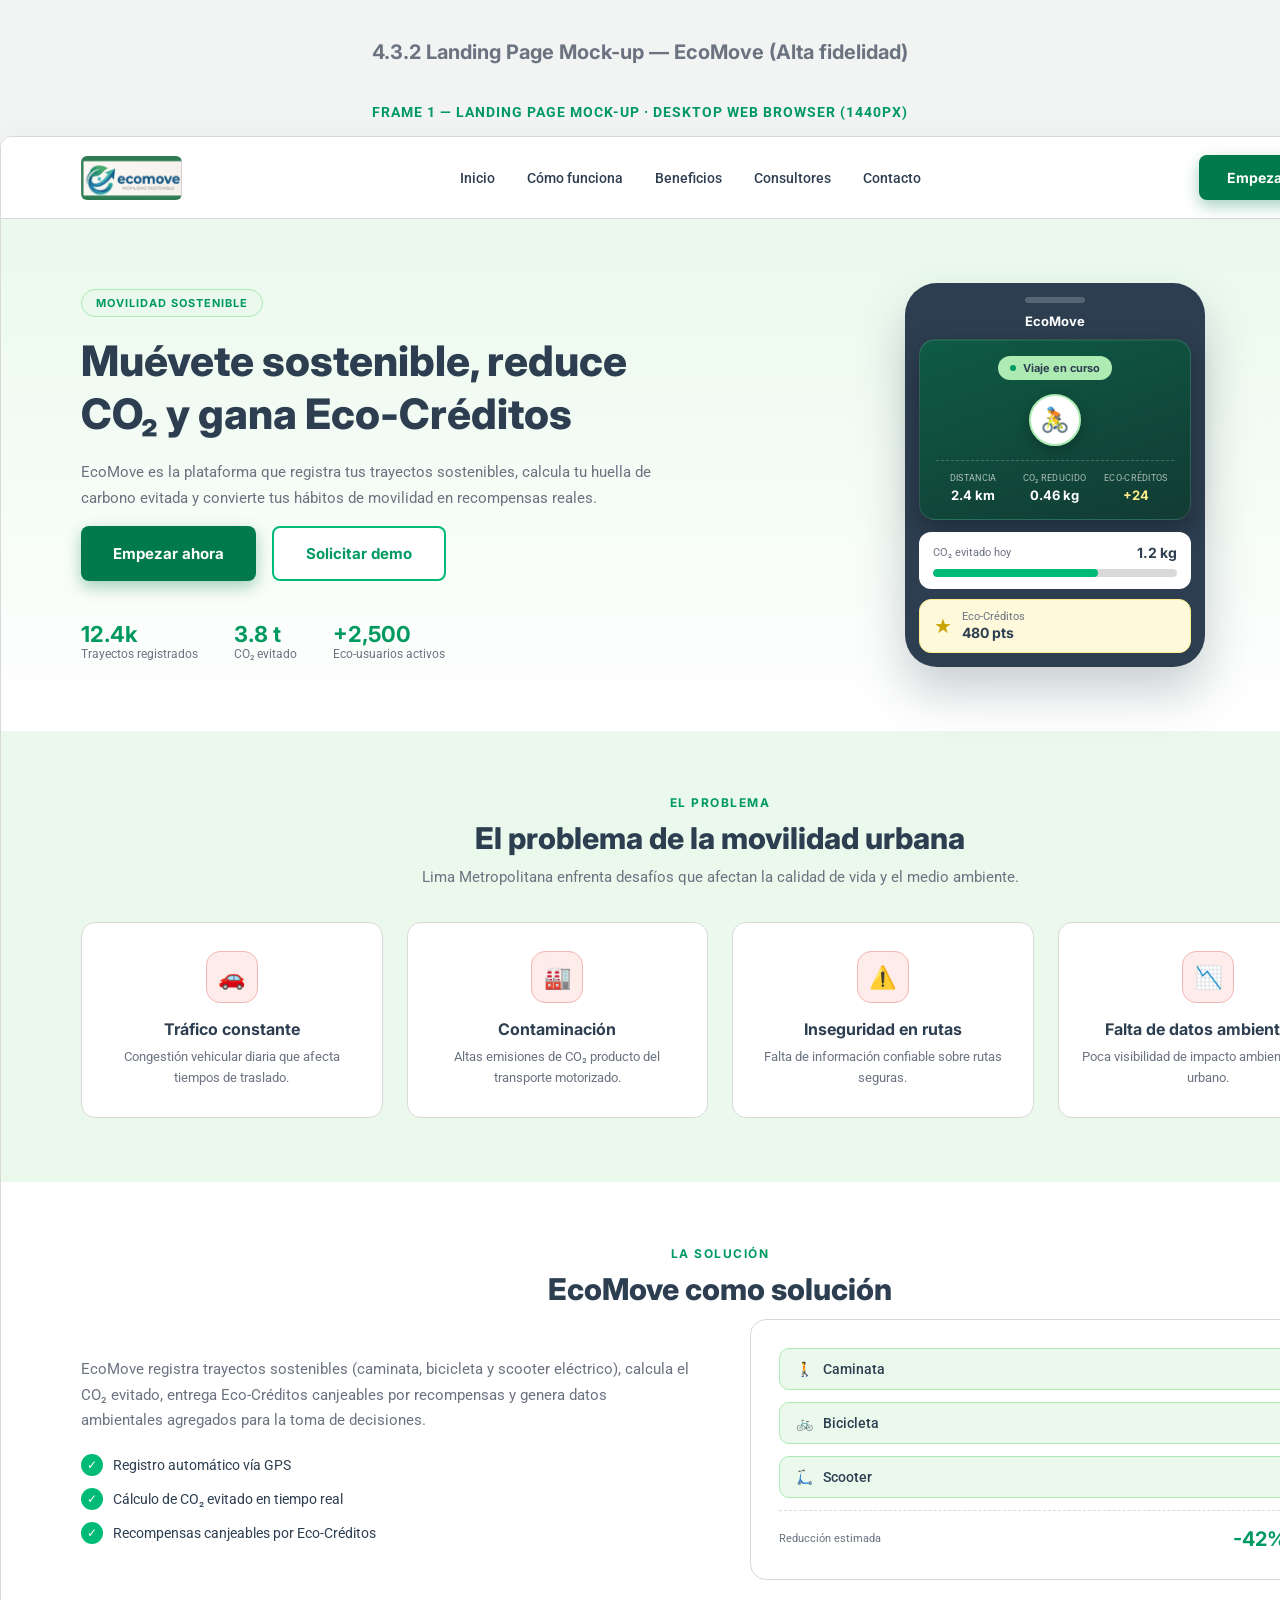
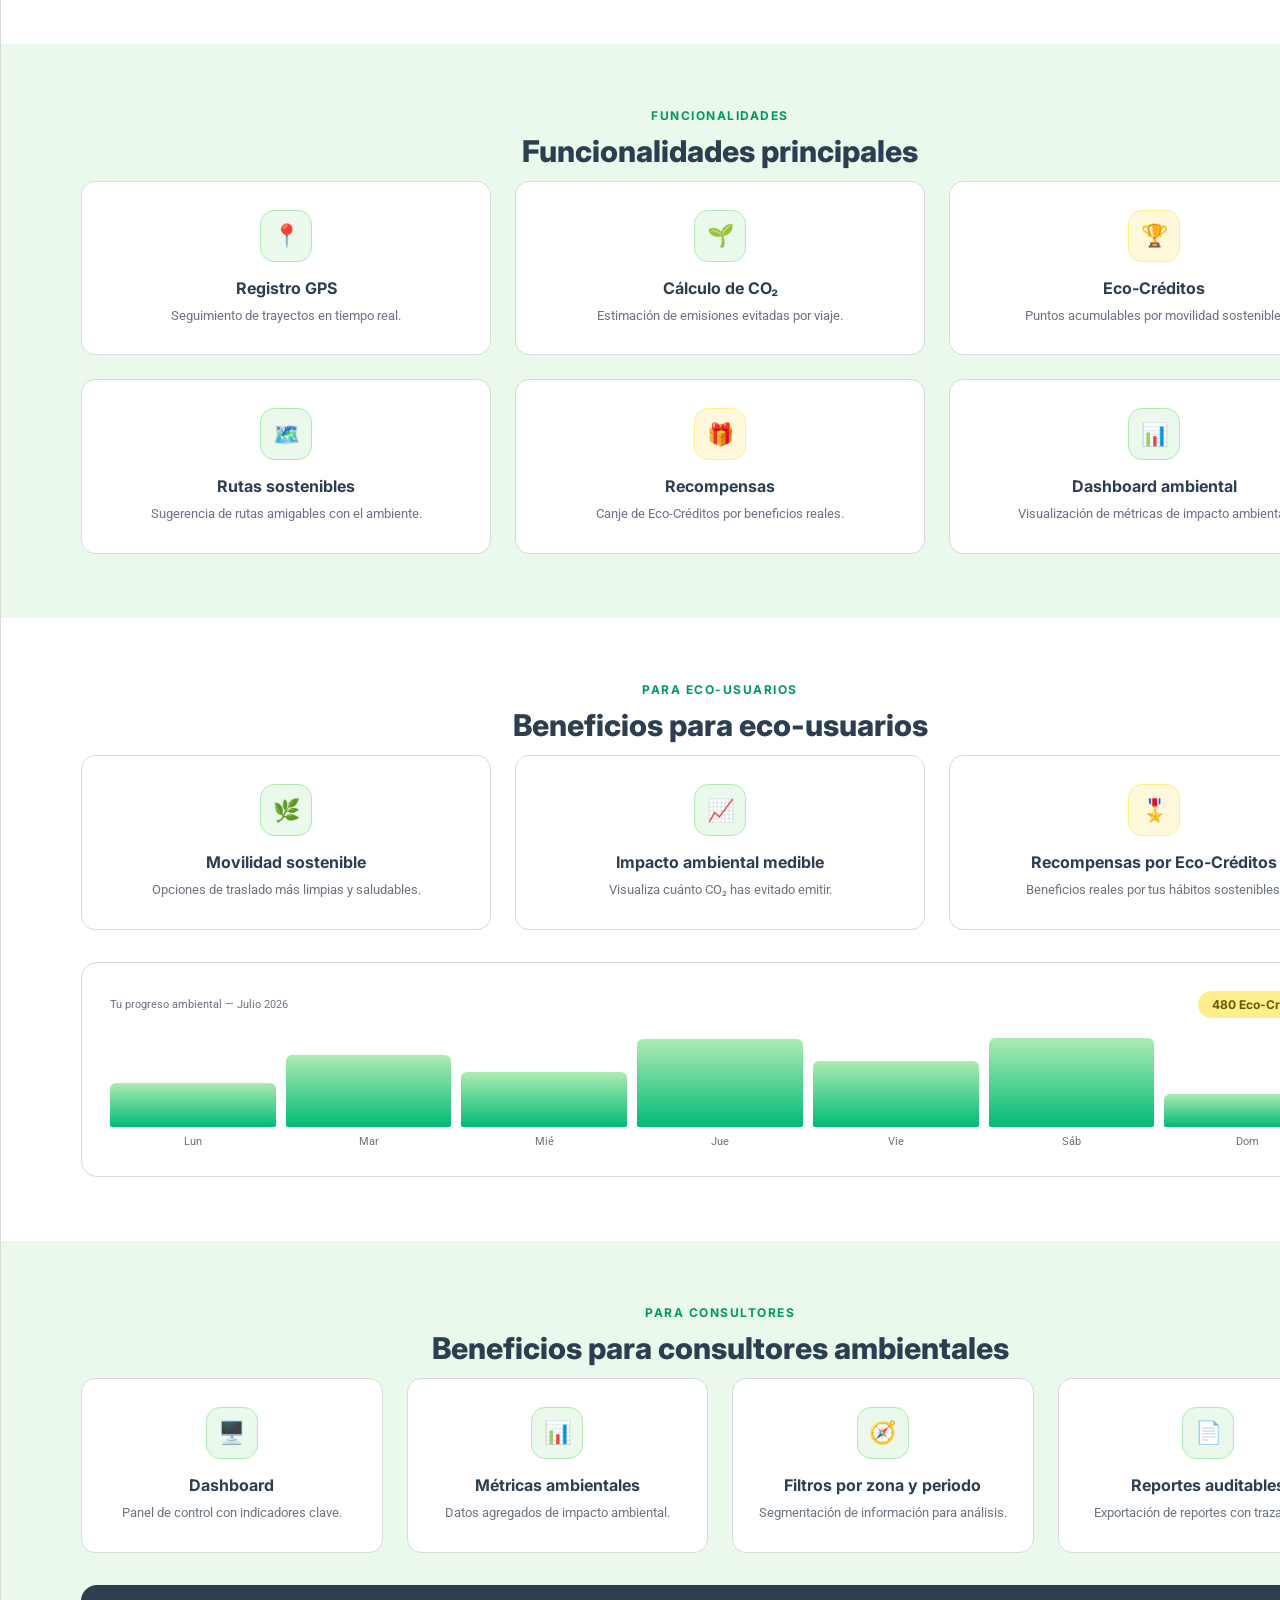
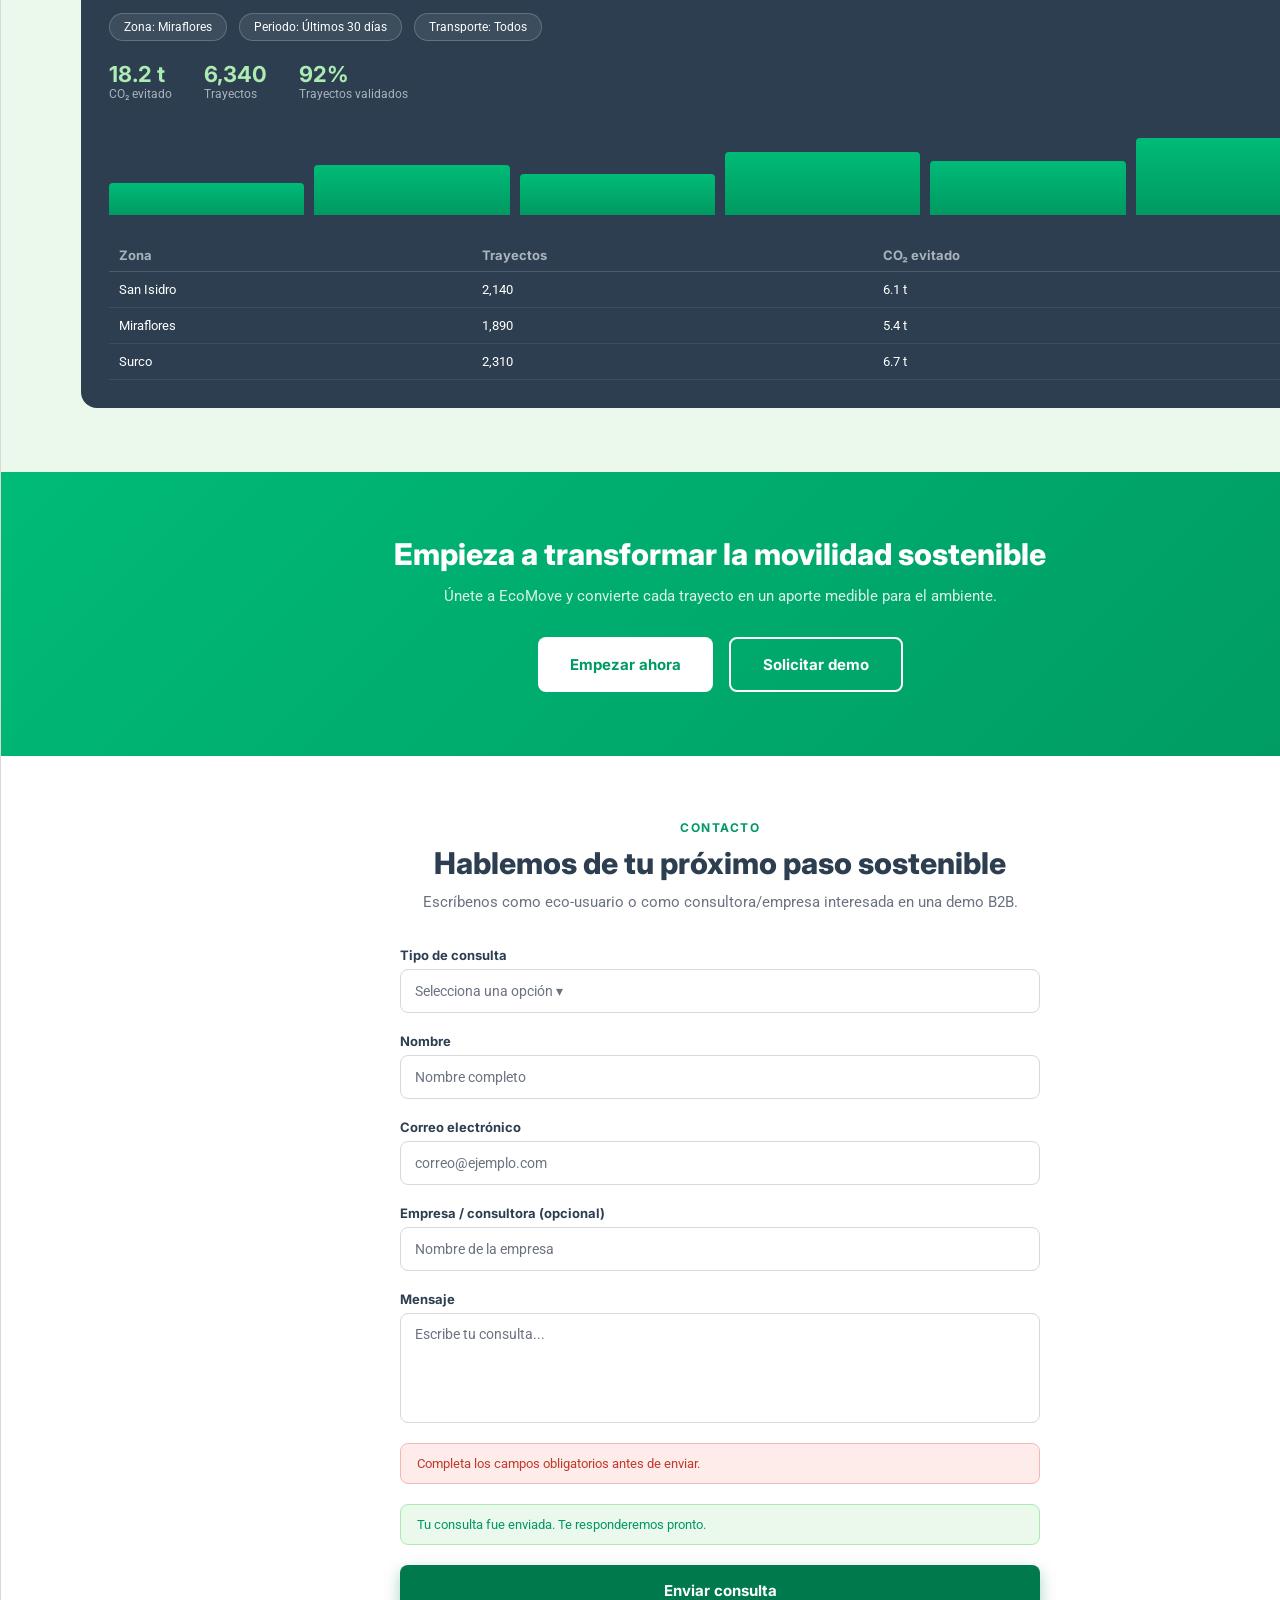
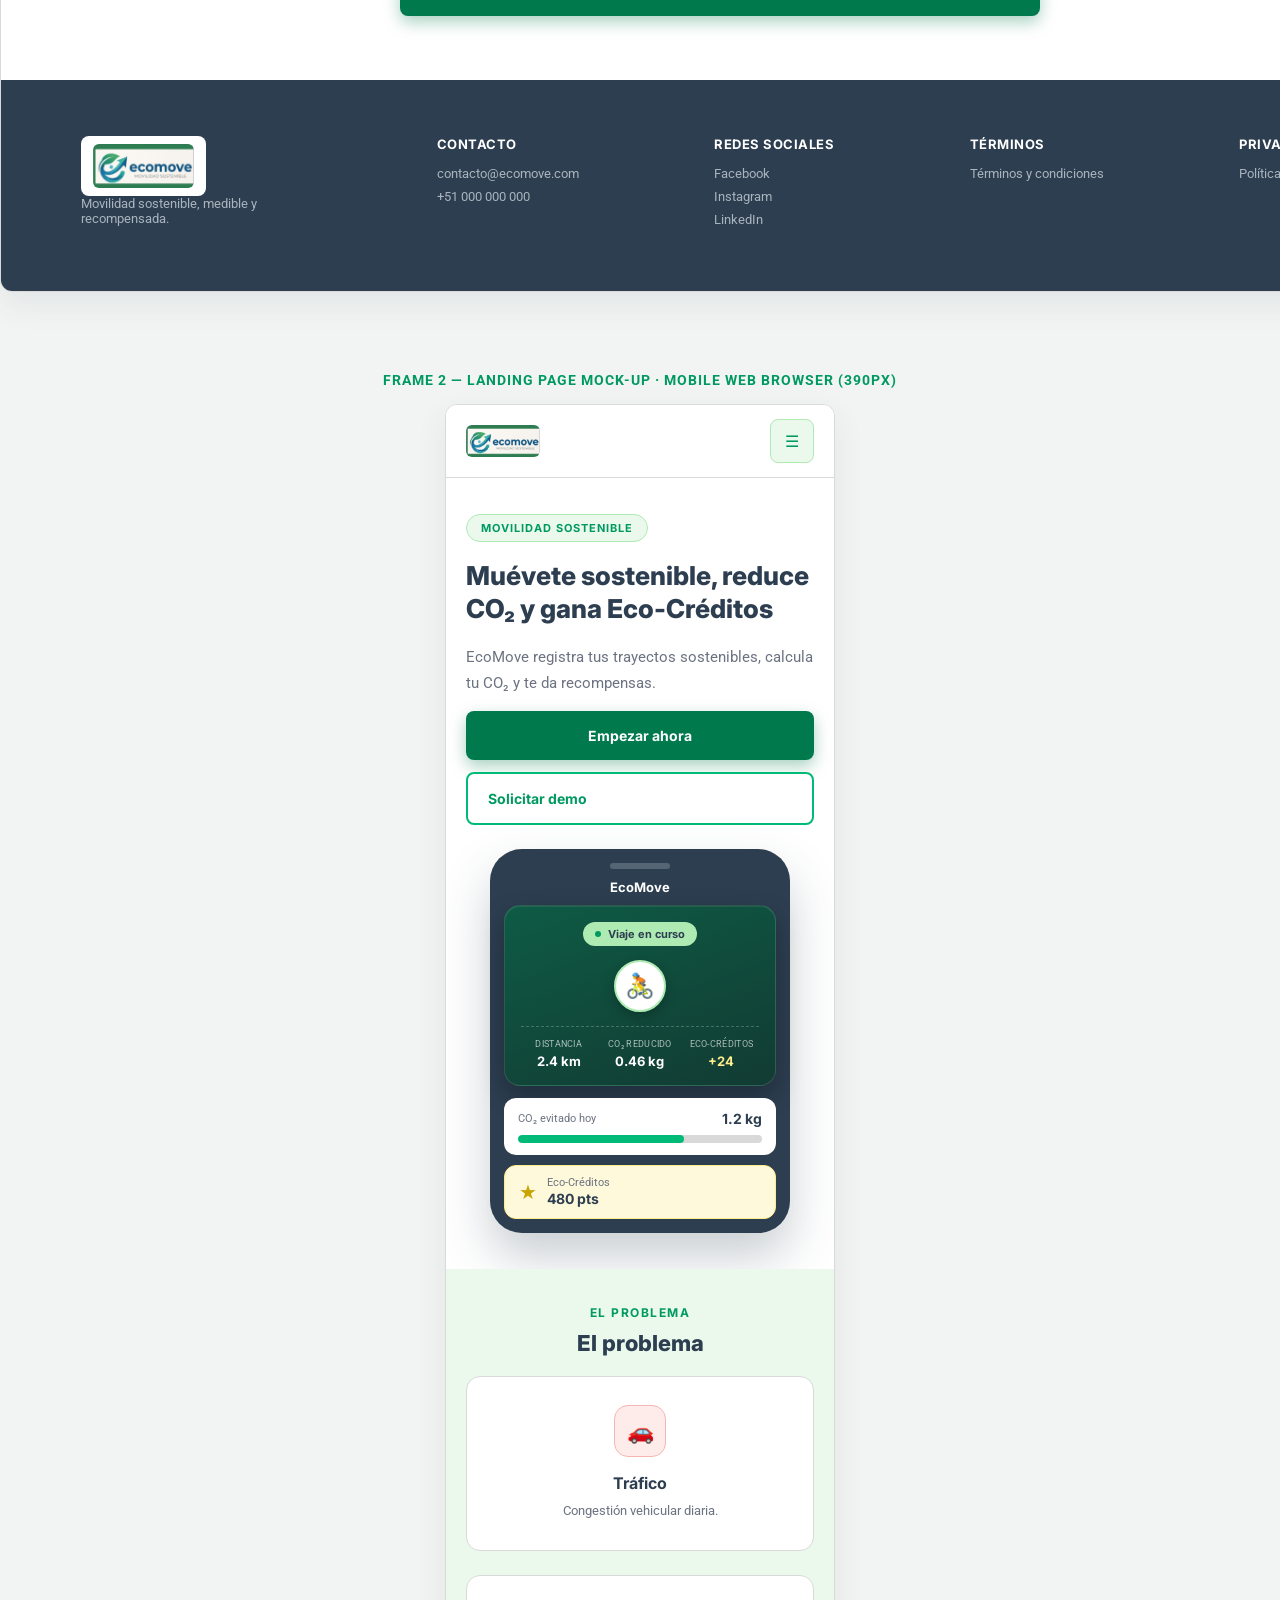
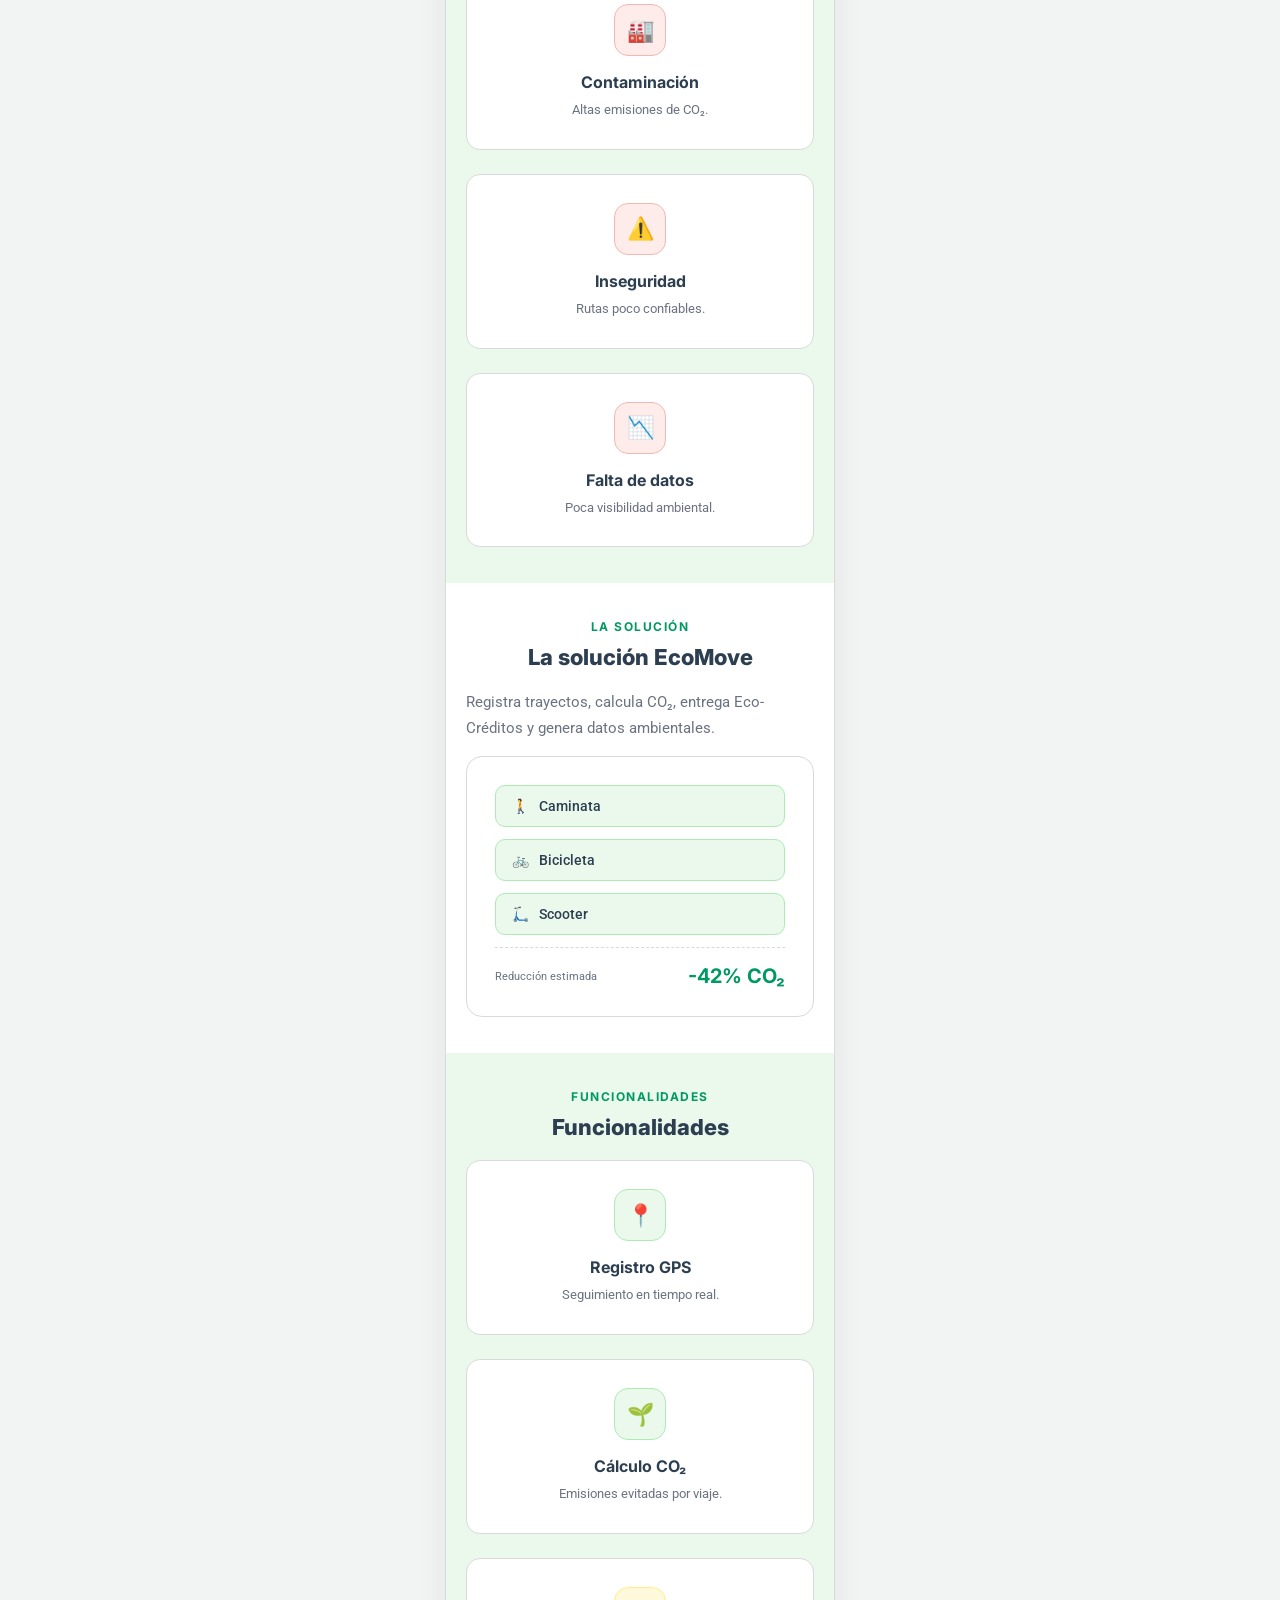
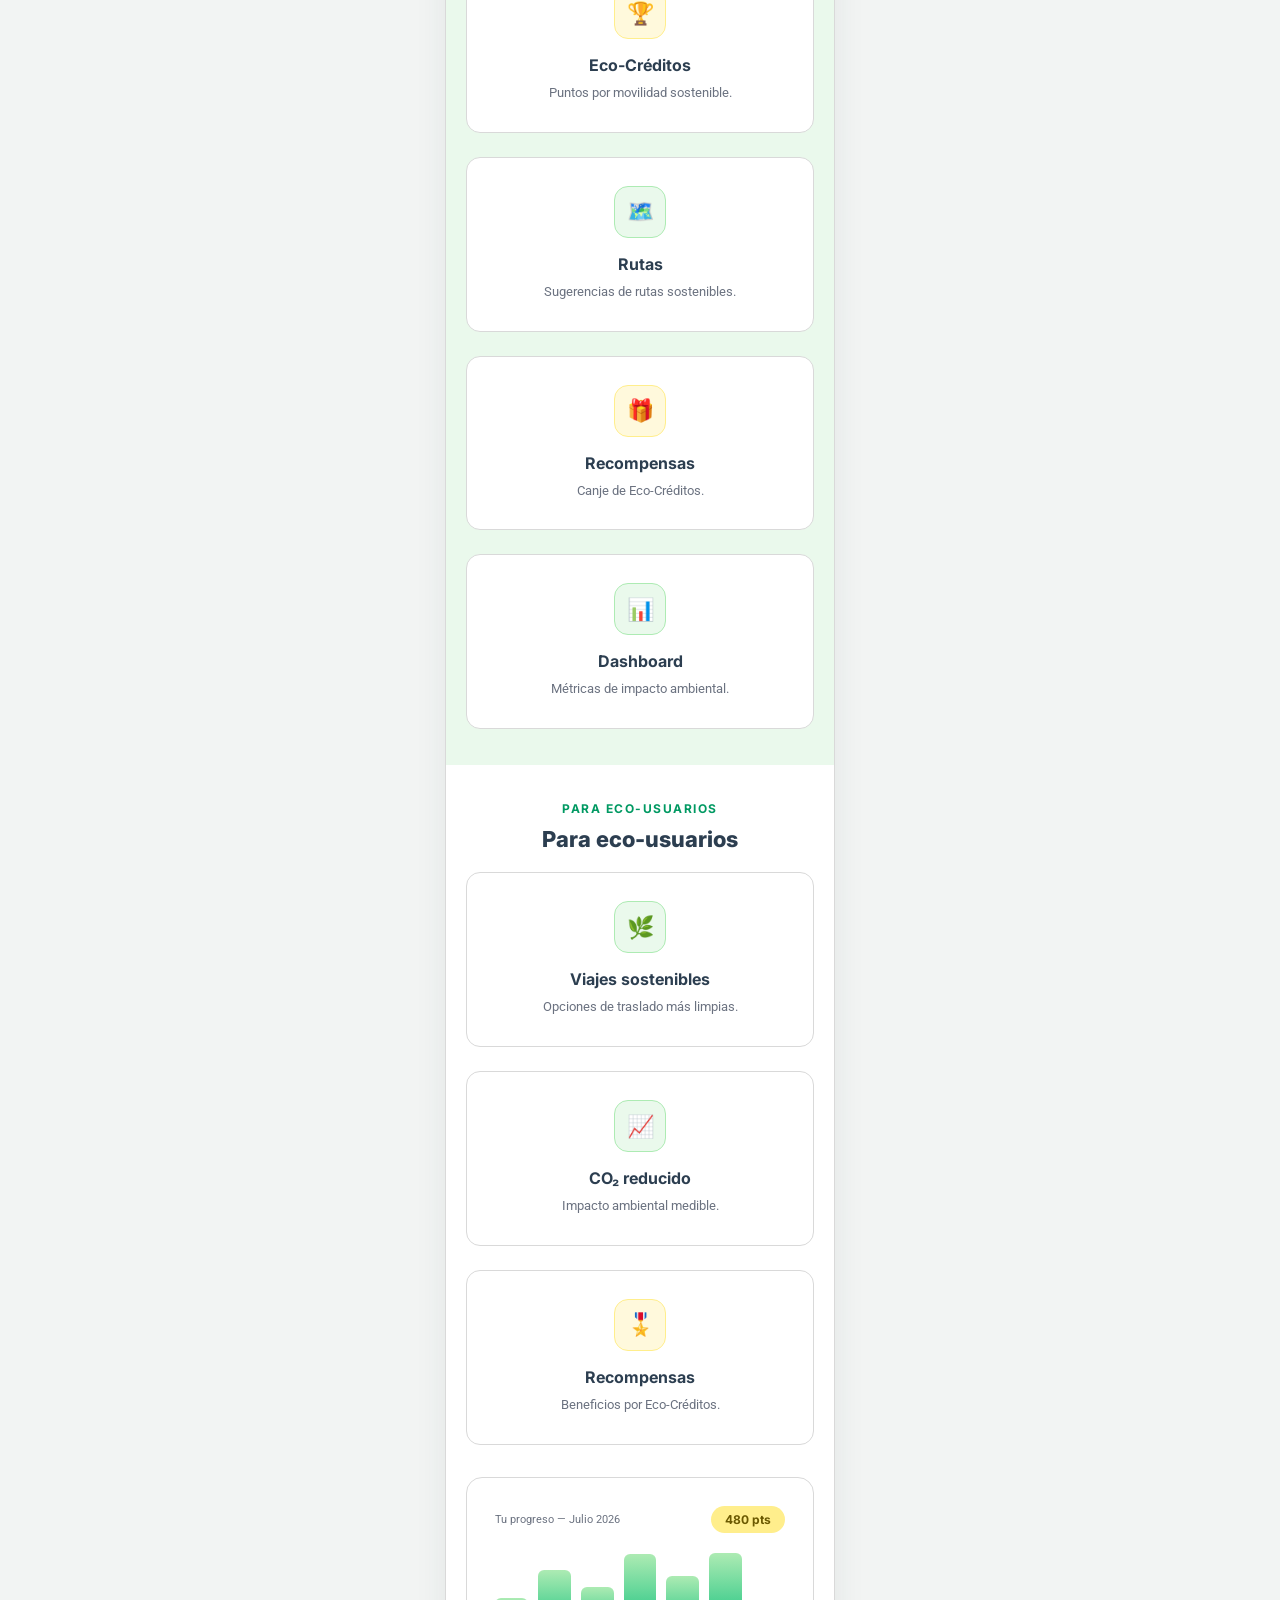
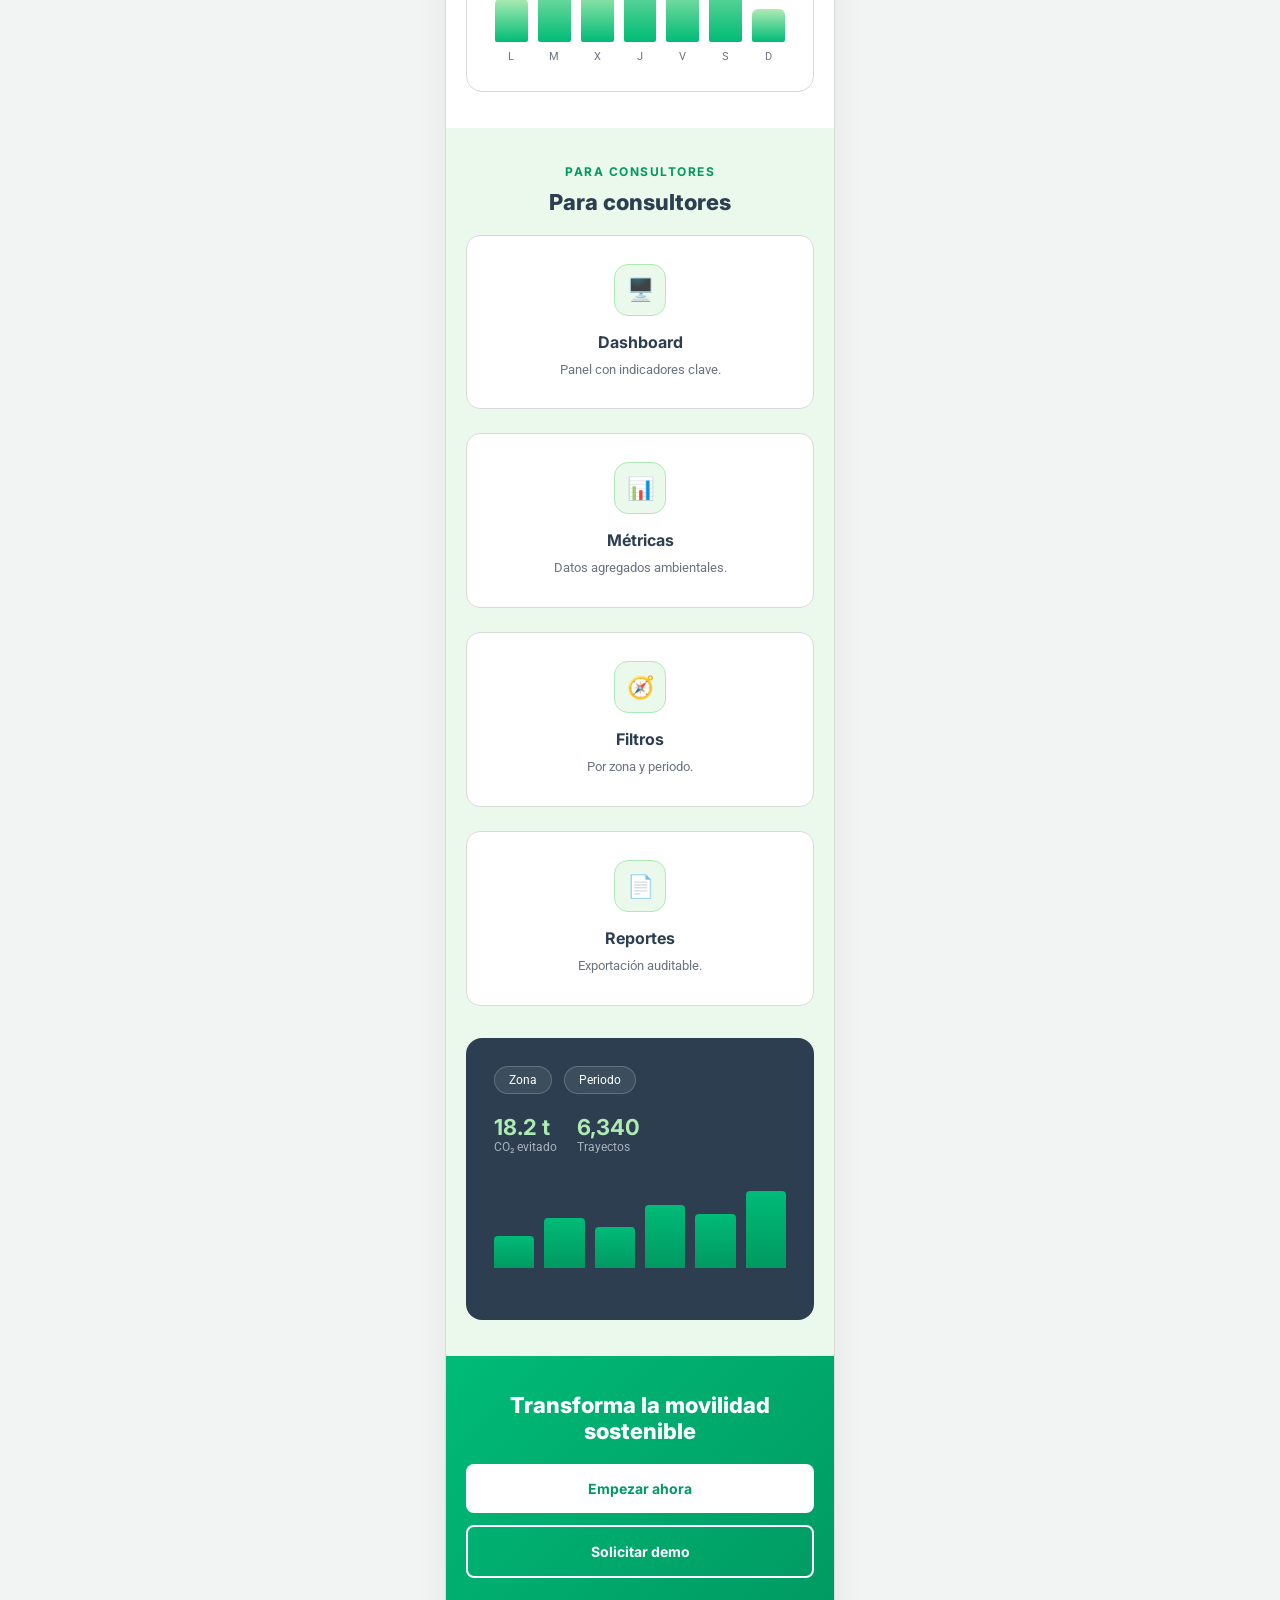
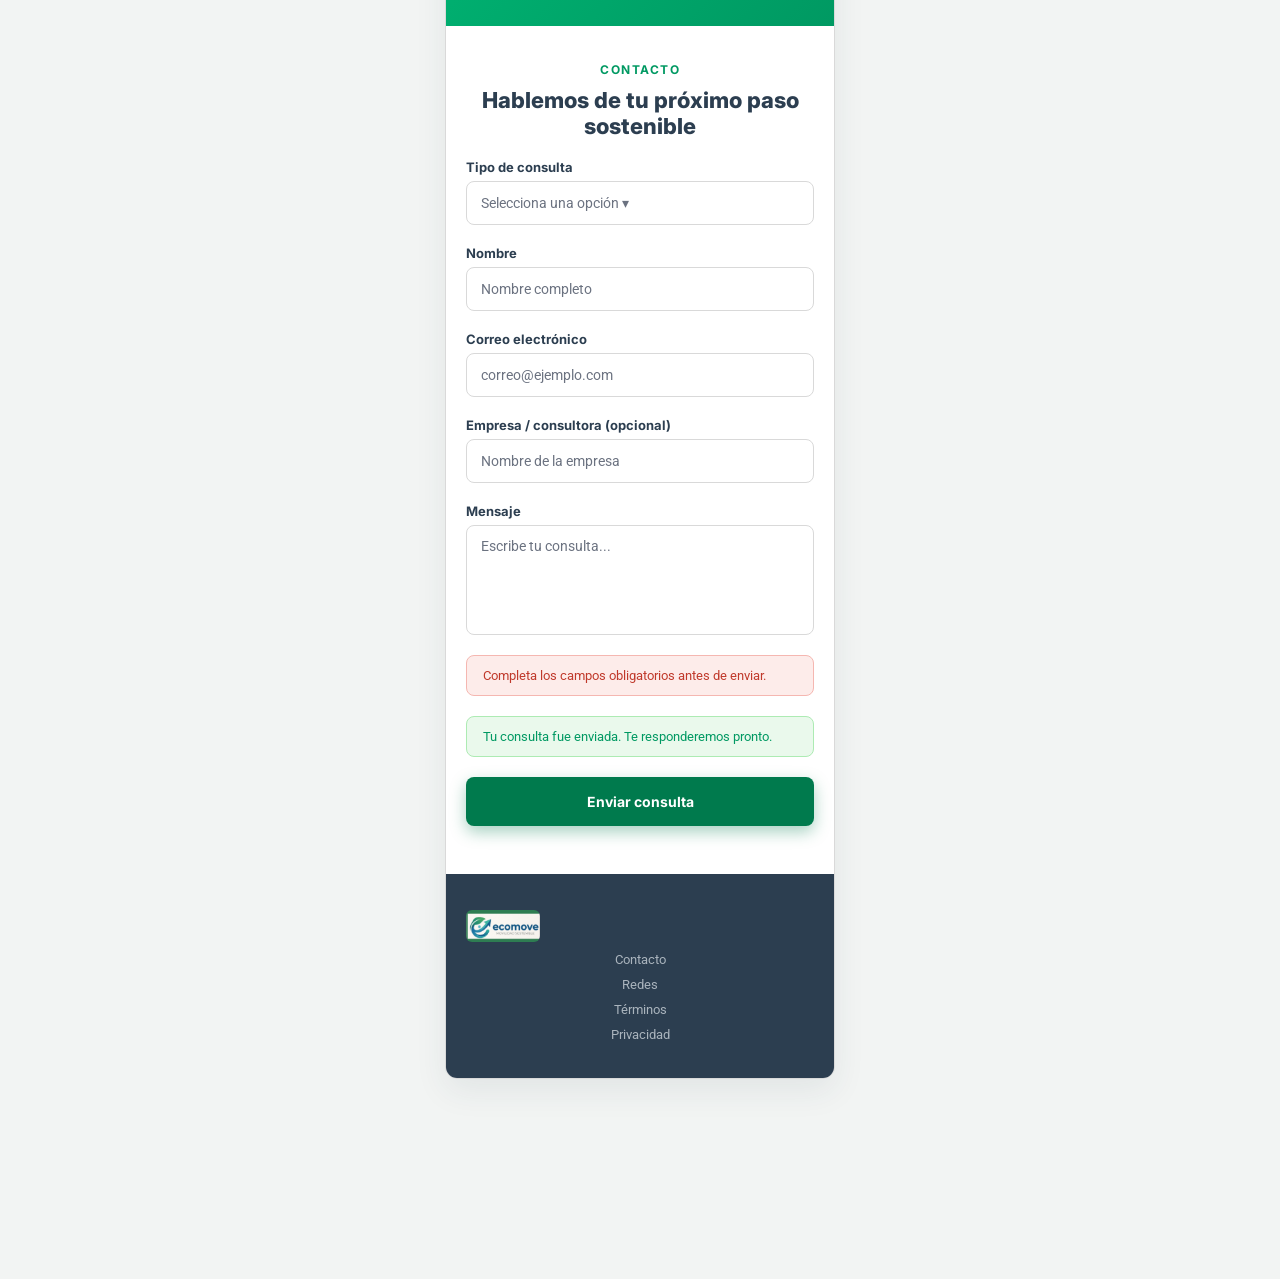
==== landing-mockup-4.3.2/index.html @ b0b97977 "chore: initial import of EcoMove static mock-ups and wireframes" ====
<!DOCTYPE html>
<html lang="es">
<head>
<meta charset="UTF-8">
<meta name="viewport" content="width=device-width, initial-scale=1.0">
<title>EcoMove - Landing Page Mock-up (4.3.2)</title>
<link rel="stylesheet" href="styles.css">
</head>
<body>

<h1 class="page-title">4.3.2 Landing Page Mock-up — EcoMove (Alta fidelidad)</h1>

<!-- ==================================================== -->
<!-- FRAME 1: DESKTOP WEB BROWSER (1440px)                 -->
<!-- ==================================================== -->
<p class="frame-label">Frame 1 — Landing Page Mock-up · Desktop Web Browser (1440px)</p>
<div class="frame frame-desktop">

  <!-- 1. HEADER DESKTOP -->
  <header class="d-header">
    <div class="logo-box">
      <img src="assets/logo-ecomove.png" alt="Logo EcoMove" class="logo-img">
    </div>
    <nav class="d-nav">
      <a href="#hero">Inicio</a>
      <a href="#solucion">Cómo funciona</a>
      <a href="#beneficios-usuarios">Beneficios</a>
      <a href="#beneficios-consultores">Consultores</a>
      <a href="#contacto">Contacto</a>
    </nav>
    <button class="btn btn-primary">Empezar ahora</button>
  </header>

  <!-- 2. HERO SECTION DESKTOP -->
  <section class="section d-hero" id="hero">
    <div class="hero-col hero-text">
      <span class="tag">MOVILIDAD SOSTENIBLE</span>
      <h2 class="h-title">Muévete sostenible, reduce CO₂ y gana Eco-Créditos</h2>
      <p class="p-text">EcoMove es la plataforma que registra tus trayectos sostenibles, calcula tu huella de carbono evitada y convierte tus hábitos de movilidad en recompensas reales.</p>
      <div class="btn-row">
        <button class="btn btn-primary btn-lg">Empezar ahora</button>
        <a href="#contacto" class="btn btn-secondary btn-lg">Solicitar demo</a>
      </div>
      <div class="hero-stats">
        <div class="hero-stat"><strong>12.4k</strong><span>Trayectos registrados</span></div>
        <div class="hero-stat"><strong>3.8 t</strong><span>CO₂ evitado</span></div>
        <div class="hero-stat"><strong>+2,500</strong><span>Eco-usuarios activos</span></div>
      </div>
    </div>
    <div class="hero-col hero-visual">
      <div class="phone-mock">
        <div class="phone-notch"></div>
        <div class="phone-topbar">EcoMove</div>
        <div class="phone-trip">
          <span class="trip-chip">Viaje en curso</span>
          <div class="phone-trip-icon">🚴</div>
          <div class="phone-trip-stats">
            <div class="phone-trip-stat">
              <span class="phone-trip-label">Distancia</span>
              <span class="phone-trip-value">2.4 km</span>
            </div>
            <div class="phone-trip-stat">
              <span class="phone-trip-label">CO₂ reducido</span>
              <span class="phone-trip-value">0.46 kg</span>
            </div>
            <div class="phone-trip-stat">
              <span class="phone-trip-label">Eco-Créditos</span>
              <span class="phone-trip-value accent">+24</span>
            </div>
          </div>
        </div>
        <div class="phone-card">
          <div class="phone-card-row">
            <span class="phone-card-label">CO₂ evitado hoy</span>
            <span class="phone-card-value">1.2 kg</span>
          </div>
          <div class="progress-bar"><div class="progress-fill" style="width:68%"></div></div>
        </div>
        <div class="phone-credit">
          <span class="credit-icon">★</span>
          <div>
            <span class="phone-card-label">Eco-Créditos</span>
            <span class="phone-card-value">480 pts</span>
          </div>
        </div>
      </div>
    </div>
  </section>

  <!-- 3. SECCIÓN PROBLEMA -->
  <section class="section section-alt">
    <span class="eyebrow">EL PROBLEMA</span>
    <h3 class="s-title">El problema de la movilidad urbana</h3>
    <p class="s-subtitle">Lima Metropolitana enfrenta desafíos que afectan la calidad de vida y el medio ambiente.</p>
    <div class="grid grid-4">
      <div class="card">
        <div class="icon-badge icon-badge-red">🚗</div>
        <h4 class="c-title">Tráfico constante</h4>
        <p class="c-text">Congestión vehicular diaria que afecta tiempos de traslado.</p>
      </div>
      <div class="card">
        <div class="icon-badge icon-badge-red">🏭</div>
        <h4 class="c-title">Contaminación</h4>
        <p class="c-text">Altas emisiones de CO₂ producto del transporte motorizado.</p>
      </div>
      <div class="card">
        <div class="icon-badge icon-badge-red">⚠️</div>
        <h4 class="c-title">Inseguridad en rutas</h4>
        <p class="c-text">Falta de información confiable sobre rutas seguras.</p>
      </div>
      <div class="card">
        <div class="icon-badge icon-badge-red">📉</div>
        <h4 class="c-title">Falta de datos ambientales</h4>
        <p class="c-text">Poca visibilidad de impacto ambiental a nivel urbano.</p>
      </div>
    </div>
  </section>

  <!-- 4. SECCIÓN SOLUCIÓN ECOMOVE -->
  <section class="section" id="solucion">
    <span class="eyebrow">LA SOLUCIÓN</span>
    <h3 class="s-title">EcoMove como solución</h3>
    <div class="split-block">
      <div class="split-text">
        <p class="p-text">EcoMove registra trayectos sostenibles (caminata, bicicleta y scooter eléctrico), calcula el CO₂ evitado, entrega Eco-Créditos canjeables por recompensas y genera datos ambientales agregados para la toma de decisiones.</p>
        <ul class="check-list">
          <li><span class="check-icon">✓</span> Registro automático vía GPS</li>
          <li><span class="check-icon">✓</span> Cálculo de CO₂ evitado en tiempo real</li>
          <li><span class="check-icon">✓</span> Recompensas canjeables por Eco-Créditos</li>
        </ul>
      </div>
      <div class="split-visual">
        <div class="transport-panel">
          <div class="transport-chip"><span>🚶</span> Caminata</div>
          <div class="transport-chip"><span>🚲</span> Bicicleta</div>
          <div class="transport-chip"><span>🛴</span> Scooter</div>
          <div class="transport-total">
            <span class="phone-card-label">Reducción estimada</span>
            <span class="phone-card-value big">-42% CO₂</span>
          </div>
        </div>
      </div>
    </div>
  </section>

  <!-- 5. FUNCIONALIDADES PRINCIPALES -->
  <section class="section section-alt">
    <span class="eyebrow">FUNCIONALIDADES</span>
    <h3 class="s-title">Funcionalidades principales</h3>
    <div class="grid grid-3">
      <div class="card">
        <div class="icon-badge">📍</div>
        <h4 class="c-title">Registro GPS</h4>
        <p class="c-text">Seguimiento de trayectos en tiempo real.</p>
      </div>
      <div class="card">
        <div class="icon-badge">🌱</div>
        <h4 class="c-title">Cálculo de CO₂</h4>
        <p class="c-text">Estimación de emisiones evitadas por viaje.</p>
      </div>
      <div class="card">
        <div class="icon-badge icon-badge-yellow">🏆</div>
        <h4 class="c-title">Eco-Créditos</h4>
        <p class="c-text">Puntos acumulables por movilidad sostenible.</p>
      </div>
      <div class="card">
        <div class="icon-badge">🗺️</div>
        <h4 class="c-title">Rutas sostenibles</h4>
        <p class="c-text">Sugerencia de rutas amigables con el ambiente.</p>
      </div>
      <div class="card">
        <div class="icon-badge icon-badge-yellow">🎁</div>
        <h4 class="c-title">Recompensas</h4>
        <p class="c-text">Canje de Eco-Créditos por beneficios reales.</p>
      </div>
      <div class="card">
        <div class="icon-badge">📊</div>
        <h4 class="c-title">Dashboard ambiental</h4>
        <p class="c-text">Visualización de métricas de impacto ambiental.</p>
      </div>
    </div>
  </section>

  <!-- 6. BENEFICIOS PARA ECO-USUARIOS -->
  <section class="section" id="beneficios-usuarios">
    <span class="eyebrow">PARA ECO-USUARIOS</span>
    <h3 class="s-title">Beneficios para eco-usuarios</h3>
    <div class="grid grid-3">
      <div class="card">
        <div class="icon-badge">🌿</div>
        <h4 class="c-title">Movilidad sostenible</h4>
        <p class="c-text">Opciones de traslado más limpias y saludables.</p>
      </div>
      <div class="card">
        <div class="icon-badge">📈</div>
        <h4 class="c-title">Impacto ambiental medible</h4>
        <p class="c-text">Visualiza cuánto CO₂ has evitado emitir.</p>
      </div>
      <div class="card">
        <div class="icon-badge icon-badge-yellow">🎖️</div>
        <h4 class="c-title">Recompensas por Eco-Créditos</h4>
        <p class="c-text">Beneficios reales por tus hábitos sostenibles.</p>
      </div>
    </div>
    <div class="progress-panel">
      <div class="progress-panel-header">
        <span class="phone-card-label">Tu progreso ambiental — Julio 2026</span>
        <span class="badge-yellow">480 Eco-Créditos</span>
      </div>
      <div class="progress-week">
        <div class="progress-day"><div class="bar" style="height:40%"></div><span>Lun</span></div>
        <div class="progress-day"><div class="bar" style="height:65%"></div><span>Mar</span></div>
        <div class="progress-day"><div class="bar" style="height:50%"></div><span>Mié</span></div>
        <div class="progress-day"><div class="bar" style="height:80%"></div><span>Jue</span></div>
        <div class="progress-day"><div class="bar" style="height:60%"></div><span>Vie</span></div>
        <div class="progress-day"><div class="bar" style="height:90%"></div><span>Sáb</span></div>
        <div class="progress-day"><div class="bar" style="height:30%"></div><span>Dom</span></div>
      </div>
    </div>
  </section>

  <!-- 7. BENEFICIOS PARA CONSULTORES AMBIENTALES -->
  <section class="section section-alt" id="beneficios-consultores">
    <span class="eyebrow">PARA CONSULTORES</span>
    <h3 class="s-title">Beneficios para consultores ambientales</h3>
    <div class="grid grid-4">
      <div class="card">
        <div class="icon-badge">🖥️</div>
        <h4 class="c-title">Dashboard</h4>
        <p class="c-text">Panel de control con indicadores clave.</p>
      </div>
      <div class="card">
        <div class="icon-badge">📊</div>
        <h4 class="c-title">Métricas ambientales</h4>
        <p class="c-text">Datos agregados de impacto ambiental.</p>
      </div>
      <div class="card">
        <div class="icon-badge">🧭</div>
        <h4 class="c-title">Filtros por zona y periodo</h4>
        <p class="c-text">Segmentación de información para análisis.</p>
      </div>
      <div class="card">
        <div class="icon-badge">📄</div>
        <h4 class="c-title">Reportes auditables</h4>
        <p class="c-text">Exportación de reportes con trazabilidad.</p>
      </div>
    </div>
    <div class="dashboard-panel">
      <div class="dashboard-toolbar">
        <span class="chip">Zona: Miraflores</span>
        <span class="chip">Periodo: Últimos 30 días</span>
        <span class="chip">Transporte: Todos</span>
      </div>
      <div class="dashboard-stats">
        <div class="dash-stat"><strong>18.2 t</strong><span>CO₂ evitado</span></div>
        <div class="dash-stat"><strong>6,340</strong><span>Trayectos</span></div>
        <div class="dash-stat"><strong>92%</strong><span>Trayectos validados</span></div>
      </div>
      <div class="dashboard-chart">
        <div class="dash-bar" style="height:35%"></div>
        <div class="dash-bar" style="height:55%"></div>
        <div class="dash-bar" style="height:45%"></div>
        <div class="dash-bar" style="height:70%"></div>
        <div class="dash-bar" style="height:60%"></div>
        <div class="dash-bar" style="height:85%"></div>
      </div>
      <table class="dash-table">
        <thead><tr><th>Zona</th><th>Trayectos</th><th>CO₂ evitado</th></tr></thead>
        <tbody>
          <tr><td>San Isidro</td><td>2,140</td><td>6.1 t</td></tr>
          <tr><td>Miraflores</td><td>1,890</td><td>5.4 t</td></tr>
          <tr><td>Surco</td><td>2,310</td><td>6.7 t</td></tr>
        </tbody>
      </table>
    </div>
  </section>

  <!-- 8. CALL TO ACTION FINAL -->
  <section class="section cta-block" id="cta">
    <h3 class="s-title cta-title">Empieza a transformar la movilidad sostenible</h3>
    <p class="p-text center cta-text">Únete a EcoMove y convierte cada trayecto en un aporte medible para el ambiente.</p>
    <div class="btn-row center">
      <button class="btn btn-cta-primary btn-lg">Empezar ahora</button>
      <a href="#contacto" class="btn btn-cta-secondary btn-lg">Solicitar demo</a>
    </div>
  </section>

  <!-- 9. FORMULARIO DE CONTACTO -->
  <section class="section" id="contacto">
    <span class="eyebrow">CONTACTO</span>
    <h3 class="s-title">Hablemos de tu próximo paso sostenible</h3>
    <p class="s-subtitle">Escríbenos como eco-usuario o como consultora/empresa interesada en una demo B2B.</p>
    <div class="contact-form">
      <div class="form-group">
        <span class="form-label">Tipo de consulta</span>
        <div class="form-select">Selecciona una opción ▾</div>
      </div>
      <div class="form-group">
        <span class="form-label">Nombre</span>
        <div class="form-input">Nombre completo</div>
      </div>
      <div class="form-group">
        <span class="form-label">Correo electrónico</span>
        <div class="form-input">correo@ejemplo.com</div>
      </div>
      <div class="form-group">
        <span class="form-label">Empresa / consultora (opcional)</span>
        <div class="form-input">Nombre de la empresa</div>
      </div>
      <div class="form-group">
        <span class="form-label">Mensaje</span>
        <div class="form-textarea">Escribe tu consulta...</div>
      </div>
      <p class="form-state form-state--error">Completa los campos obligatorios antes de enviar.</p>
      <p class="form-state form-state--confirm">Tu consulta fue enviada. Te responderemos pronto.</p>
      <button class="btn btn-primary btn-lg">Enviar consulta</button>
    </div>
  </section>

  <!-- 10. FOOTER -->
  <footer class="d-footer">
    <div class="footer-col">
      <div class="logo-box logo-box-footer">
        <img src="assets/logo-ecomove.png" alt="Logo EcoMove" class="logo-img">
      </div>
      <p class="footer-tagline">Movilidad sostenible, medible y recompensada.</p>
    </div>
    <div class="footer-col">
      <h5>Contacto</h5>
      <p>contacto@ecomove.com</p>
      <p>+51 000 000 000</p>
    </div>
    <div class="footer-col">
      <h5>Redes sociales</h5>
      <p>Facebook</p>
      <p>Instagram</p>
      <p>LinkedIn</p>
    </div>
    <div class="footer-col">
      <h5>Términos</h5>
      <p>Términos y condiciones</p>
    </div>
    <div class="footer-col">
      <h5>Privacidad</h5>
      <p>Política de privacidad</p>
    </div>
  </footer>

</div>

<!-- ==================================================== -->
<!-- FRAME 2: MOBILE WEB BROWSER (390px)                   -->
<!-- ==================================================== -->
<p class="frame-label">Frame 2 — Landing Page Mock-up · Mobile Web Browser (390px)</p>
<div class="frame frame-mobile">

  <!-- 1. HEADER MOBILE -->
  <header class="m-header">
    <div class="logo-box logo-box-small">
      <img src="assets/logo-ecomove.png" alt="Logo EcoMove" class="logo-img">
    </div>
    <button class="menu-btn" aria-label="Abrir menú">☰</button>
  </header>

  <!-- 2. HERO SECTION MOBILE -->
  <section class="section m-section">
    <span class="tag">MOVILIDAD SOSTENIBLE</span>
    <h2 class="h-title m-title">Muévete sostenible, reduce CO₂ y gana Eco-Créditos</h2>
    <p class="p-text">EcoMove registra tus trayectos sostenibles, calcula tu CO₂ y te da recompensas.</p>
    <button class="btn btn-primary full">Empezar ahora</button>
    <a href="#contacto-mobile" class="btn btn-secondary full">Solicitar demo</a>
    <div class="phone-mock m-visual">
      <div class="phone-notch"></div>
      <div class="phone-topbar">EcoMove</div>
      <div class="phone-trip">
        <span class="trip-chip">Viaje en curso</span>
        <div class="phone-trip-icon">🚴</div>
        <div class="phone-trip-stats">
          <div class="phone-trip-stat">
            <span class="phone-trip-label">Distancia</span>
            <span class="phone-trip-value">2.4 km</span>
          </div>
          <div class="phone-trip-stat">
            <span class="phone-trip-label">CO₂ reducido</span>
            <span class="phone-trip-value">0.46 kg</span>
          </div>
          <div class="phone-trip-stat">
            <span class="phone-trip-label">Eco-Créditos</span>
            <span class="phone-trip-value accent">+24</span>
          </div>
        </div>
      </div>
      <div class="phone-card">
        <div class="phone-card-row">
          <span class="phone-card-label">CO₂ evitado hoy</span>
          <span class="phone-card-value">1.2 kg</span>
        </div>
        <div class="progress-bar"><div class="progress-fill" style="width:68%"></div></div>
      </div>
      <div class="phone-credit">
        <span class="credit-icon">★</span>
        <div>
          <span class="phone-card-label">Eco-Créditos</span>
          <span class="phone-card-value">480 pts</span>
        </div>
      </div>
    </div>
  </section>

  <!-- 3. SECCIÓN PROBLEMA MOBILE -->
  <section class="section m-section section-alt">
    <span class="eyebrow">EL PROBLEMA</span>
    <h3 class="s-title">El problema</h3>
    <div class="grid grid-1">
      <div class="card">
        <div class="icon-badge icon-badge-red">🚗</div>
        <h4 class="c-title">Tráfico</h4>
        <p class="c-text">Congestión vehicular diaria.</p>
      </div>
      <div class="card">
        <div class="icon-badge icon-badge-red">🏭</div>
        <h4 class="c-title">Contaminación</h4>
        <p class="c-text">Altas emisiones de CO₂.</p>
      </div>
      <div class="card">
        <div class="icon-badge icon-badge-red">⚠️</div>
        <h4 class="c-title">Inseguridad</h4>
        <p class="c-text">Rutas poco confiables.</p>
      </div>
      <div class="card">
        <div class="icon-badge icon-badge-red">📉</div>
        <h4 class="c-title">Falta de datos</h4>
        <p class="c-text">Poca visibilidad ambiental.</p>
      </div>
    </div>
  </section>

  <!-- 4. SECCIÓN SOLUCIÓN MOBILE -->
  <section class="section m-section">
    <span class="eyebrow">LA SOLUCIÓN</span>
    <h3 class="s-title">La solución EcoMove</h3>
    <p class="p-text">Registra trayectos, calcula CO₂, entrega Eco-Créditos y genera datos ambientales.</p>
    <div class="transport-panel">
      <div class="transport-chip"><span>🚶</span> Caminata</div>
      <div class="transport-chip"><span>🚲</span> Bicicleta</div>
      <div class="transport-chip"><span>🛴</span> Scooter</div>
      <div class="transport-total">
        <span class="phone-card-label">Reducción estimada</span>
        <span class="phone-card-value big">-42% CO₂</span>
      </div>
    </div>
  </section>

  <!-- 5. FUNCIONALIDADES PRINCIPALES MOBILE -->
  <section class="section m-section section-alt">
    <span class="eyebrow">FUNCIONALIDADES</span>
    <h3 class="s-title">Funcionalidades</h3>
    <div class="grid grid-1">
      <div class="card">
        <div class="icon-badge">📍</div>
        <h4 class="c-title">Registro GPS</h4>
        <p class="c-text">Seguimiento en tiempo real.</p>
      </div>
      <div class="card">
        <div class="icon-badge">🌱</div>
        <h4 class="c-title">Cálculo CO₂</h4>
        <p class="c-text">Emisiones evitadas por viaje.</p>
      </div>
      <div class="card">
        <div class="icon-badge icon-badge-yellow">🏆</div>
        <h4 class="c-title">Eco-Créditos</h4>
        <p class="c-text">Puntos por movilidad sostenible.</p>
      </div>
      <div class="card">
        <div class="icon-badge">🗺️</div>
        <h4 class="c-title">Rutas</h4>
        <p class="c-text">Sugerencias de rutas sostenibles.</p>
      </div>
      <div class="card">
        <div class="icon-badge icon-badge-yellow">🎁</div>
        <h4 class="c-title">Recompensas</h4>
        <p class="c-text">Canje de Eco-Créditos.</p>
      </div>
      <div class="card">
        <div class="icon-badge">📊</div>
        <h4 class="c-title">Dashboard</h4>
        <p class="c-text">Métricas de impacto ambiental.</p>
      </div>
    </div>
  </section>

  <!-- 6. BENEFICIOS ECO-USUARIOS MOBILE -->
  <section class="section m-section">
    <span class="eyebrow">PARA ECO-USUARIOS</span>
    <h3 class="s-title">Para eco-usuarios</h3>
    <div class="grid grid-1">
      <div class="card">
        <div class="icon-badge">🌿</div>
        <h4 class="c-title">Viajes sostenibles</h4>
        <p class="c-text">Opciones de traslado más limpias.</p>
      </div>
      <div class="card">
        <div class="icon-badge">📈</div>
        <h4 class="c-title">CO₂ reducido</h4>
        <p class="c-text">Impacto ambiental medible.</p>
      </div>
      <div class="card">
        <div class="icon-badge icon-badge-yellow">🎖️</div>
        <h4 class="c-title">Recompensas</h4>
        <p class="c-text">Beneficios por Eco-Créditos.</p>
      </div>
    </div>
    <div class="progress-panel">
      <div class="progress-panel-header">
        <span class="phone-card-label">Tu progreso — Julio 2026</span>
        <span class="badge-yellow">480 pts</span>
      </div>
      <div class="progress-week">
        <div class="progress-day"><div class="bar" style="height:40%"></div><span>L</span></div>
        <div class="progress-day"><div class="bar" style="height:65%"></div><span>M</span></div>
        <div class="progress-day"><div class="bar" style="height:50%"></div><span>X</span></div>
        <div class="progress-day"><div class="bar" style="height:80%"></div><span>J</span></div>
        <div class="progress-day"><div class="bar" style="height:60%"></div><span>V</span></div>
        <div class="progress-day"><div class="bar" style="height:90%"></div><span>S</span></div>
        <div class="progress-day"><div class="bar" style="height:30%"></div><span>D</span></div>
      </div>
    </div>
  </section>

  <!-- 7. BENEFICIOS CONSULTORES MOBILE -->
  <section class="section m-section section-alt">
    <span class="eyebrow">PARA CONSULTORES</span>
    <h3 class="s-title">Para consultores</h3>
    <div class="grid grid-1">
      <div class="card">
        <div class="icon-badge">🖥️</div>
        <h4 class="c-title">Dashboard</h4>
        <p class="c-text">Panel con indicadores clave.</p>
      </div>
      <div class="card">
        <div class="icon-badge">📊</div>
        <h4 class="c-title">Métricas</h4>
        <p class="c-text">Datos agregados ambientales.</p>
      </div>
      <div class="card">
        <div class="icon-badge">🧭</div>
        <h4 class="c-title">Filtros</h4>
        <p class="c-text">Por zona y periodo.</p>
      </div>
      <div class="card">
        <div class="icon-badge">📄</div>
        <h4 class="c-title">Reportes</h4>
        <p class="c-text">Exportación auditable.</p>
      </div>
    </div>
    <div class="dashboard-panel">
      <div class="dashboard-toolbar">
        <span class="chip">Zona</span>
        <span class="chip">Periodo</span>
      </div>
      <div class="dashboard-stats">
        <div class="dash-stat"><strong>18.2 t</strong><span>CO₂ evitado</span></div>
        <div class="dash-stat"><strong>6,340</strong><span>Trayectos</span></div>
      </div>
      <div class="dashboard-chart">
        <div class="dash-bar" style="height:35%"></div>
        <div class="dash-bar" style="height:55%"></div>
        <div class="dash-bar" style="height:45%"></div>
        <div class="dash-bar" style="height:70%"></div>
        <div class="dash-bar" style="height:60%"></div>
        <div class="dash-bar" style="height:85%"></div>
      </div>
    </div>
  </section>

  <!-- 8. CTA FINAL MOBILE -->
  <section class="section m-section cta-block">
    <h3 class="s-title cta-title">Transforma la movilidad sostenible</h3>
    <button class="btn btn-cta-primary full">Empezar ahora</button>
    <a href="#contacto-mobile" class="btn btn-cta-secondary full">Solicitar demo</a>
  </section>

  <!-- 9. FORMULARIO DE CONTACTO MOBILE -->
  <section class="section m-section" id="contacto-mobile">
    <span class="eyebrow">CONTACTO</span>
    <h3 class="s-title">Hablemos de tu próximo paso sostenible</h3>
    <div class="contact-form">
      <div class="form-group">
        <span class="form-label">Tipo de consulta</span>
        <div class="form-select">Selecciona una opción ▾</div>
      </div>
      <div class="form-group">
        <span class="form-label">Nombre</span>
        <div class="form-input">Nombre completo</div>
      </div>
      <div class="form-group">
        <span class="form-label">Correo electrónico</span>
        <div class="form-input">correo@ejemplo.com</div>
      </div>
      <div class="form-group">
        <span class="form-label">Empresa / consultora (opcional)</span>
        <div class="form-input">Nombre de la empresa</div>
      </div>
      <div class="form-group">
        <span class="form-label">Mensaje</span>
        <div class="form-textarea">Escribe tu consulta...</div>
      </div>
      <p class="form-state form-state--error">Completa los campos obligatorios antes de enviar.</p>
      <p class="form-state form-state--confirm">Tu consulta fue enviada. Te responderemos pronto.</p>
      <button class="btn btn-primary full">Enviar consulta</button>
    </div>
  </section>

  <!-- 10. FOOTER MOBILE -->
  <footer class="m-footer">
    <div class="logo-box logo-box-small">
      <img src="assets/logo-ecomove.png" alt="Logo EcoMove" class="logo-img">
    </div>
    <p>Contacto</p>
    <p>Redes</p>
    <p>Términos</p>
    <p>Privacidad</p>
  </footer>

</div>

</body>
</html>
---- landing-mockup-4.3.2/styles.css ----
/* =========================================================
   EcoMove - Landing Page Mock-up (4.3.2) - Alta fidelidad
   Design System: Verde jade, Verde menta, Amarillo pastel
   ========================================================= */

@import url('https://fonts.googleapis.com/css2?family=Inter:wght@600;700;800&family=Roboto:wght@400;500;700&display=swap');

:root {
  --jade: #00BB77;
  --jade-dark: #009962;
  --jade-action: #007A4D;
  --mint: #ADEBB3;
  --mint-bg: #EAF9EC;
  --yellow: #FFEE8C;
  --white: #FFFFFF;
  --platinum: #D9D9D9;
  --dark: #2C3E50;
  --gray: #6B7280;
  --red: #E74C3C;

  --font-title: 'Inter', 'Segoe UI', Arial, sans-serif;
  --font-body: 'Roboto', 'Segoe UI', Arial, sans-serif;
}

* {
  box-sizing: border-box;
}

body {
  margin: 0;
  padding: 40px 0 120px;
  font-family: var(--font-body);
  background: #f2f4f3;
  color: var(--dark);
}

.page-title {
  text-align: center;
  font-family: var(--font-title);
  font-size: 20px;
  color: var(--gray);
  margin: 0 0 40px;
}

.frame-label {
  text-align: center;
  font-size: 14px;
  font-weight: 700;
  text-transform: uppercase;
  letter-spacing: 1px;
  color: var(--jade-dark);
  margin: 0 0 16px;
}

.frame {
  background: var(--white);
  border: 1px solid var(--platinum);
  border-radius: 12px;
  margin: 0 auto 80px;
  overflow: hidden;
  box-shadow: 0 12px 32px rgba(44, 62, 80, 0.08);
}

/* ---------- Shared elements ---------- */

.section {
  padding: 64px 80px;
}

.section-alt {
  background: var(--mint-bg);
}

.eyebrow {
  display: block;
  text-align: center;
  font-family: var(--font-title);
  font-size: 12px;
  font-weight: 700;
  letter-spacing: 1.5px;
  color: var(--jade-dark);
  margin-bottom: 10px;
}

.s-title {
  font-family: var(--font-title);
  font-weight: 800;
  font-size: 30px;
  color: var(--dark);
  margin: 0 0 12px;
  text-align: center;
}

.s-subtitle {
  text-align: center;
  color: var(--gray);
  font-size: 15px;
  margin: 0 0 36px;
}

.p-text {
  font-size: 15px;
  line-height: 1.7;
  color: var(--gray);
}

.p-text.center {
  text-align: center;
  max-width: 640px;
  margin: 0 auto 28px;
}

.tag {
  display: inline-block;
  font-family: var(--font-title);
  font-size: 11px;
  font-weight: 700;
  letter-spacing: 1px;
  text-transform: uppercase;
  color: var(--jade-dark);
  background: var(--mint-bg);
  border: 1px solid var(--mint);
  border-radius: 20px;
  padding: 6px 14px;
  margin-bottom: 18px;
}

.h-title {
  font-family: var(--font-title);
  font-weight: 800;
  font-size: 42px;
  line-height: 1.25;
  color: var(--dark);
  margin: 0 0 20px;
}

/* Icon badges (replace grayscale wireframe placeholders) */
.icon-badge {
  width: 52px;
  height: 52px;
  margin: 0 auto 16px;
  border-radius: 14px;
  background: var(--mint-bg);
  border: 1px solid var(--mint);
  display: flex;
  align-items: center;
  justify-content: center;
  font-size: 22px;
}

.icon-badge-yellow {
  background: #FFF9DC;
  border-color: var(--yellow);
}

.icon-badge-red {
  background: #FDECEA;
  border-color: #F5B7B1;
}

/* Cards */
.grid {
  display: grid;
  gap: 24px;
}

.grid-4 {
  grid-template-columns: repeat(4, 1fr);
}

.grid-3 {
  grid-template-columns: repeat(3, 1fr);
}

.grid-1 {
  grid-template-columns: 1fr;
}

.card {
  background: var(--white);
  border: 1px solid var(--platinum);
  border-radius: 14px;
  padding: 28px 22px;
  text-align: center;
  transition: box-shadow 0.2s ease;
}

.card:hover {
  box-shadow: 0 8px 20px rgba(44, 62, 80, 0.08);
}

.c-title {
  font-family: var(--font-title);
  font-weight: 700;
  font-size: 16px;
  color: var(--dark);
  margin: 0 0 8px;
}

.c-text {
  font-size: 13px;
  color: var(--gray);
  line-height: 1.6;
  margin: 0;
}

/* Buttons */
.btn {
  font-family: var(--font-title);
  font-size: 14px;
  font-weight: 700;
  padding: 14px 28px;
  border-radius: 8px;
  cursor: pointer;
  border: none;
  transition: transform 0.15s ease, box-shadow 0.15s ease;
  display: inline-flex;
  align-items: center;
  justify-content: center;
  text-decoration: none;
  min-height: 44px;
}

.btn:hover {
  filter: brightness(0.96);
}

.btn:active {
  transform: scale(0.98);
}

.btn:focus-visible {
  outline: 2px solid var(--jade-action);
  outline-offset: 2px;
}

.btn-lg {
  padding: 16px 32px;
  font-size: 15px;
}

.btn-primary {
  background: var(--jade-action);
  color: var(--white);
  box-shadow: 0 6px 16px rgba(0, 122, 77, 0.35);
}

.btn-secondary {
  background: var(--white);
  color: var(--jade-dark);
  border: 2px solid var(--jade);
}

.btn-cta-primary {
  background: var(--white);
  color: var(--jade-dark);
}

.btn-cta-secondary {
  background: transparent;
  color: var(--white);
  border: 2px solid var(--white);
}

.btn.full {
  width: 100%;
  display: block;
  margin-bottom: 12px;
  padding: 16px 20px;
}

.btn-row {
  display: flex;
  gap: 16px;
}

.btn-row.center {
  justify-content: center;
}

/* Logo */
.logo-box {
  display: flex;
  align-items: center;
}

.logo-img {
  height: 44px;
  width: auto;
  display: block;
  border-radius: 6px;
}

.logo-box-small .logo-img {
  height: 32px;
}

.logo-box-footer {
  background: var(--white);
  padding: 8px 12px;
  border-radius: 8px;
  display: inline-flex;
}

.footer-tagline {
  font-size: 12px;
  color: #AAB4BD;
  margin: 12px 0 0;
  max-width: 220px;
}

/* =========================================================
   DESKTOP FRAME (1440px)
   ========================================================= */

.frame-desktop {
  width: 1440px;
}

.d-header {
  display: flex;
  align-items: center;
  justify-content: space-between;
  padding: 18px 80px;
  border-bottom: 1px solid var(--platinum);
  background: var(--white);
  position: relative;
  z-index: 2;
}

.d-nav {
  display: flex;
  gap: 32px;
  font-size: 14px;
  font-weight: 500;
  color: var(--dark);
}

.d-nav a {
  color: var(--dark);
  text-decoration: none;
}

.d-hero {
  display: flex;
  align-items: center;
  gap: 60px;
  background: linear-gradient(180deg, var(--mint-bg) 0%, var(--white) 100%);
}

.hero-col {
  flex: 1;
}

.hero-stats {
  display: flex;
  gap: 36px;
  margin-top: 40px;
}

.hero-stat {
  display: flex;
  flex-direction: column;
}

.hero-stat strong {
  font-family: var(--font-title);
  font-size: 22px;
  color: var(--jade-dark);
}

.hero-stat span {
  font-size: 12px;
  color: var(--gray);
}

/* Phone mock (hero illustration) */
.phone-mock {
  width: 300px;
  margin: 0 auto;
  background: var(--dark);
  border-radius: 32px;
  padding: 14px;
  box-shadow: 0 24px 48px rgba(44, 62, 80, 0.25);
}

.phone-notch {
  width: 60px;
  height: 6px;
  background: rgba(255,255,255,0.2);
  border-radius: 4px;
  margin: 0 auto 10px;
}

.phone-topbar {
  font-family: var(--font-title);
  color: var(--white);
  font-size: 13px;
  font-weight: 700;
  text-align: center;
  margin-bottom: 10px;
}

.phone-map {
  height: 150px;
  border-radius: 16px;
  background:
    radial-gradient(circle at 30% 30%, rgba(255,255,255,0.15), transparent 40%),
    linear-gradient(135deg, var(--jade) 0%, var(--jade-dark) 100%);
  margin-bottom: 12px;
}

/* Trip-in-progress mini interface (Hero phone mock, desktop + mobile) */
.phone-trip {
  background: linear-gradient(160deg, #0E5B45 0%, #123B33 100%);
  border: 1px solid rgba(255,255,255,0.12);
  border-radius: 16px;
  padding: 16px;
  margin-bottom: 12px;
  text-align: center;
  box-shadow: inset 0 1px 0 rgba(255,255,255,0.08), 0 10px 24px rgba(0,0,0,0.28);
}

.trip-chip {
  display: inline-flex;
  align-items: center;
  gap: 7px;
  background: var(--mint);
  color: var(--dark);
  font-family: var(--font-title);
  font-size: 11px;
  font-weight: 700;
  padding: 5px 12px;
  border-radius: 20px;
}

.trip-chip::before {
  content: '';
  width: 6px;
  height: 6px;
  border-radius: 50%;
  background: var(--jade-dark);
  animation: trip-pulse 1.6s ease-in-out infinite;
}

@keyframes trip-pulse {
  0%, 100% { opacity: 1; }
  50% { opacity: 0.3; }
}

.phone-trip-icon {
  width: 52px;
  height: 52px;
  margin: 14px auto;
  border-radius: 50%;
  background: var(--white);
  border: 2px solid var(--mint);
  display: flex;
  align-items: center;
  justify-content: center;
  font-size: 24px;
  box-shadow: 0 4px 12px rgba(0,0,0,0.25);
}

.phone-trip-stats {
  display: flex;
  justify-content: space-between;
  gap: 6px;
  border-top: 1px dashed rgba(255,255,255,0.22);
  padding-top: 12px;
}

.phone-trip-stat {
  display: flex;
  flex-direction: column;
  align-items: center;
  flex: 1;
}

.phone-trip-label {
  font-size: 9px;
  color: rgba(255,255,255,0.65);
  text-transform: uppercase;
  letter-spacing: 0.3px;
  margin-bottom: 4px;
}

.phone-trip-value {
  font-family: var(--font-title);
  font-size: 13px;
  font-weight: 700;
  color: var(--white);
}

.phone-trip-value.accent {
  color: var(--yellow);
}

.phone-card {
  background: var(--white);
  border-radius: 12px;
  padding: 12px 14px;
  margin-bottom: 10px;
}

.phone-card-row {
  display: flex;
  justify-content: space-between;
  align-items: center;
  margin-bottom: 8px;
}

.phone-card-label {
  font-size: 11px;
  color: var(--gray);
  display: block;
}

.phone-card-value {
  font-family: var(--font-title);
  font-size: 14px;
  font-weight: 700;
  color: var(--dark);
}

.phone-card-value.big {
  font-size: 20px;
  color: var(--jade-dark);
}

.progress-bar {
  height: 8px;
  background: var(--platinum);
  border-radius: 6px;
  overflow: hidden;
}

.progress-fill {
  height: 100%;
  background: var(--jade);
  border-radius: 6px;
}

.phone-credit {
  background: #FFF9DC;
  border: 1px solid var(--yellow);
  border-radius: 12px;
  padding: 10px 14px;
  display: flex;
  align-items: center;
  gap: 10px;
}

.credit-icon {
  font-size: 20px;
  color: #C9A400;
}

/* Split block (Solucion) */
.split-block {
  display: flex;
  align-items: center;
  gap: 60px;
}

.split-text,
.split-visual {
  flex: 1;
}

.check-list {
  list-style: none;
  padding: 0;
  margin: 20px 0 0;
}

.check-list li {
  display: flex;
  align-items: center;
  gap: 10px;
  font-size: 14px;
  color: var(--dark);
  margin-bottom: 12px;
}

.check-icon {
  width: 22px;
  height: 22px;
  border-radius: 50%;
  background: var(--jade);
  color: var(--white);
  font-size: 12px;
  display: flex;
  align-items: center;
  justify-content: center;
  flex-shrink: 0;
}

.transport-panel {
  background: var(--white);
  border: 1px solid var(--platinum);
  border-radius: 16px;
  padding: 28px;
}

.transport-chip {
  display: flex;
  align-items: center;
  gap: 10px;
  background: var(--mint-bg);
  border: 1px solid var(--mint);
  border-radius: 10px;
  padding: 12px 16px;
  font-size: 14px;
  font-weight: 500;
  color: var(--dark);
  margin-bottom: 12px;
}

.transport-total {
  display: flex;
  justify-content: space-between;
  align-items: center;
  border-top: 1px dashed var(--platinum);
  padding-top: 16px;
  margin-top: 8px;
}

/* Progress panel (Beneficios eco-usuarios) */
.progress-panel {
  background: var(--white);
  border: 1px solid var(--platinum);
  border-radius: 16px;
  padding: 28px;
  margin-top: 32px;
}

.progress-panel-header {
  display: flex;
  justify-content: space-between;
  align-items: center;
  margin-bottom: 20px;
}

.badge-yellow {
  background: var(--yellow);
  color: #6B5900;
  font-family: var(--font-title);
  font-size: 12px;
  font-weight: 700;
  padding: 6px 14px;
  border-radius: 20px;
}

.progress-week {
  display: flex;
  justify-content: space-between;
  align-items: flex-end;
  height: 110px;
  gap: 10px;
}

.progress-day {
  flex: 1;
  display: flex;
  flex-direction: column;
  align-items: center;
  justify-content: flex-end;
  height: 100%;
  gap: 8px;
  font-size: 11px;
  color: var(--gray);
}

.progress-day .bar {
  width: 100%;
  background: linear-gradient(180deg, var(--mint) 0%, var(--jade) 100%);
  border-radius: 6px 6px 2px 2px;
}

/* Dashboard panel (Beneficios consultores) */
.dashboard-panel {
  background: var(--dark);
  border-radius: 16px;
  padding: 28px;
  margin-top: 32px;
  color: var(--white);
}

.dashboard-toolbar {
  display: flex;
  gap: 12px;
  margin-bottom: 20px;
  flex-wrap: wrap;
}

.chip {
  background: rgba(255,255,255,0.08);
  border: 1px solid rgba(255,255,255,0.2);
  border-radius: 20px;
  padding: 6px 14px;
  font-size: 12px;
  color: var(--white);
}

.dashboard-stats {
  display: flex;
  gap: 32px;
  margin-bottom: 24px;
}

.dash-stat {
  display: flex;
  flex-direction: column;
}

.dash-stat strong {
  font-family: var(--font-title);
  font-size: 22px;
  color: var(--mint);
}

.dash-stat span {
  font-size: 12px;
  color: #AAB4BD;
}

.dashboard-chart {
  display: flex;
  align-items: flex-end;
  gap: 10px;
  height: 90px;
  margin-bottom: 24px;
}

.dash-bar {
  flex: 1;
  background: linear-gradient(180deg, var(--jade) 0%, var(--jade-dark) 100%);
  border-radius: 4px 4px 0 0;
}

.dash-table {
  width: 100%;
  border-collapse: collapse;
  font-size: 13px;
}

.dash-table th {
  text-align: left;
  font-family: var(--font-title);
  font-weight: 700;
  color: #AAB4BD;
  padding: 8px 10px;
  border-bottom: 1px solid rgba(255,255,255,0.15);
}

.dash-table td {
  padding: 10px;
  border-bottom: 1px solid rgba(255,255,255,0.08);
}

/* CTA */
.cta-block {
  background: linear-gradient(135deg, var(--jade) 0%, var(--jade-dark) 100%);
  text-align: center;
}

.cta-title {
  color: var(--white);
}

.cta-text {
  color: rgba(255,255,255,0.85);
}

/* Footer */
.d-footer {
  display: flex;
  justify-content: space-between;
  gap: 24px;
  padding: 56px 80px;
  background: var(--dark);
}

.footer-col h5 {
  font-family: var(--font-title);
  font-size: 13px;
  color: var(--white);
  margin: 0 0 14px;
  text-transform: uppercase;
  letter-spacing: 0.5px;
}

.footer-col p {
  font-size: 13px;
  color: #AAB4BD;
  margin: 0 0 8px;
}

/* =========================================================
   MOBILE FRAME (390px)
   ========================================================= */

.frame-mobile {
  width: 390px;
}

.m-header {
  display: flex;
  align-items: center;
  justify-content: space-between;
  padding: 14px 20px;
  border-bottom: 1px solid var(--platinum);
  background: var(--white);
}

.menu-btn {
  background: var(--mint-bg);
  border: 1px solid var(--mint);
  border-radius: 8px;
  width: 44px;
  min-height: 44px;
  font-size: 16px;
  color: var(--jade-dark);
  cursor: pointer;
}

.menu-btn:focus-visible {
  outline: 2px solid var(--jade-action);
  outline-offset: 2px;
}

.m-section {
  padding: 36px 20px;
}

.m-title {
  font-size: 26px;
}

.m-visual {
  margin-top: 24px;
}

.frame-mobile .s-title {
  font-size: 22px;
  margin-bottom: 20px;
}

.frame-mobile .btn.full {
  font-size: 14px;
}

.frame-mobile .split-block,
.frame-mobile .d-hero {
  flex-direction: column;
}

.frame-mobile .dashboard-stats {
  gap: 20px;
  flex-wrap: wrap;
}

.m-footer {
  padding: 36px 20px;
  background: var(--dark);
  text-align: center;
}

.m-footer p {
  font-size: 13px;
  color: #AAB4BD;
  margin: 10px 0 0;
}

/* ---------- Contact form ---------- */

.contact-form {
  max-width: 640px;
  margin: 0 auto;
  display: flex;
  flex-direction: column;
  gap: 20px;
}

.form-group {
  display: flex;
  flex-direction: column;
  gap: 6px;
}

.form-label {
  font-family: var(--font-title);
  font-size: 13px;
  font-weight: 700;
  color: var(--dark);
}

.form-input,
.form-select,
.form-textarea {
  border: 1px solid var(--platinum);
  border-radius: 8px;
  background: var(--white);
  color: var(--gray);
  font-size: 14px;
  padding: 12px 14px;
  min-height: 44px;
  display: flex;
  align-items: center;
}

.form-textarea {
  min-height: 110px;
  align-items: flex-start;
}

.form-state {
  font-size: 13px;
  padding: 12px 16px;
  border-radius: 8px;
  margin: 0;
}

.form-state--error {
  background: #FDECEA;
  color: #C0392B;
  border: 1px solid #F5B7B1;
}

.form-state--confirm {
  background: var(--mint-bg);
  color: var(--jade-dark);
  border: 1px solid var(--mint);
}
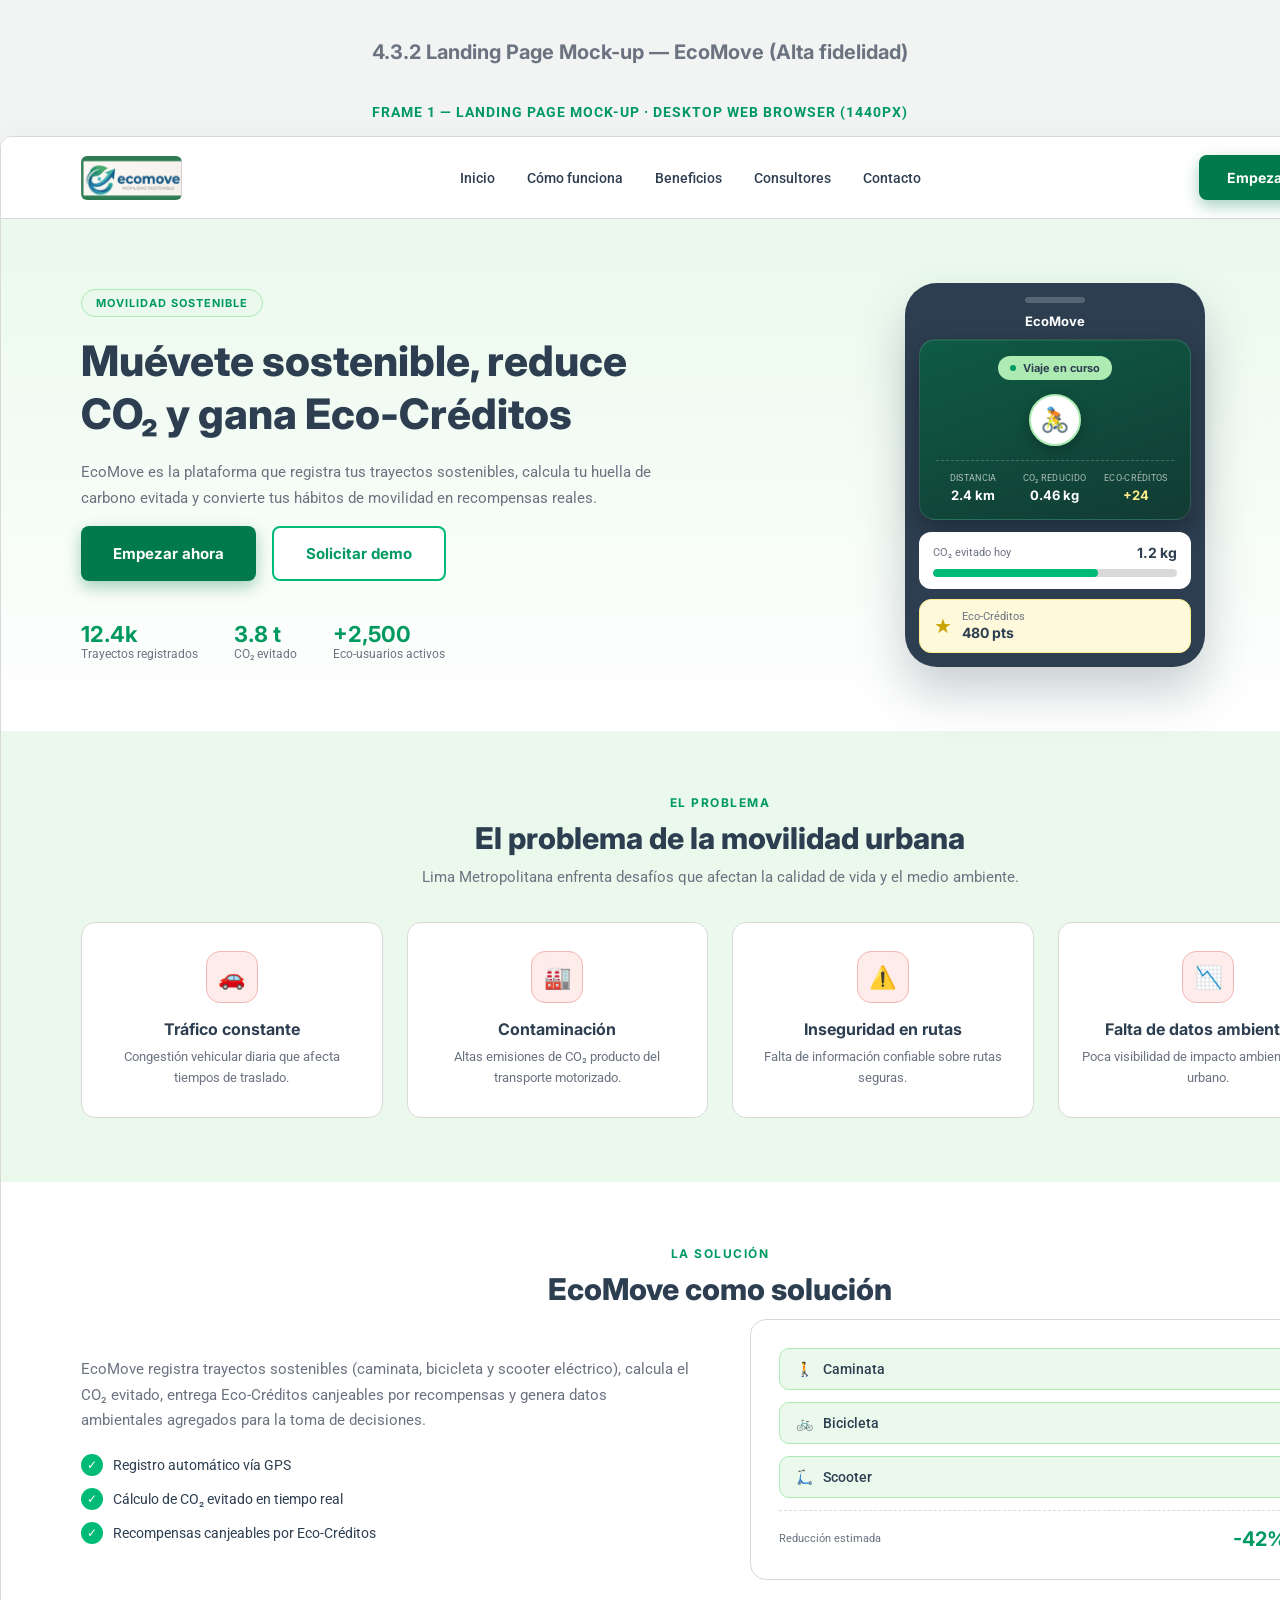
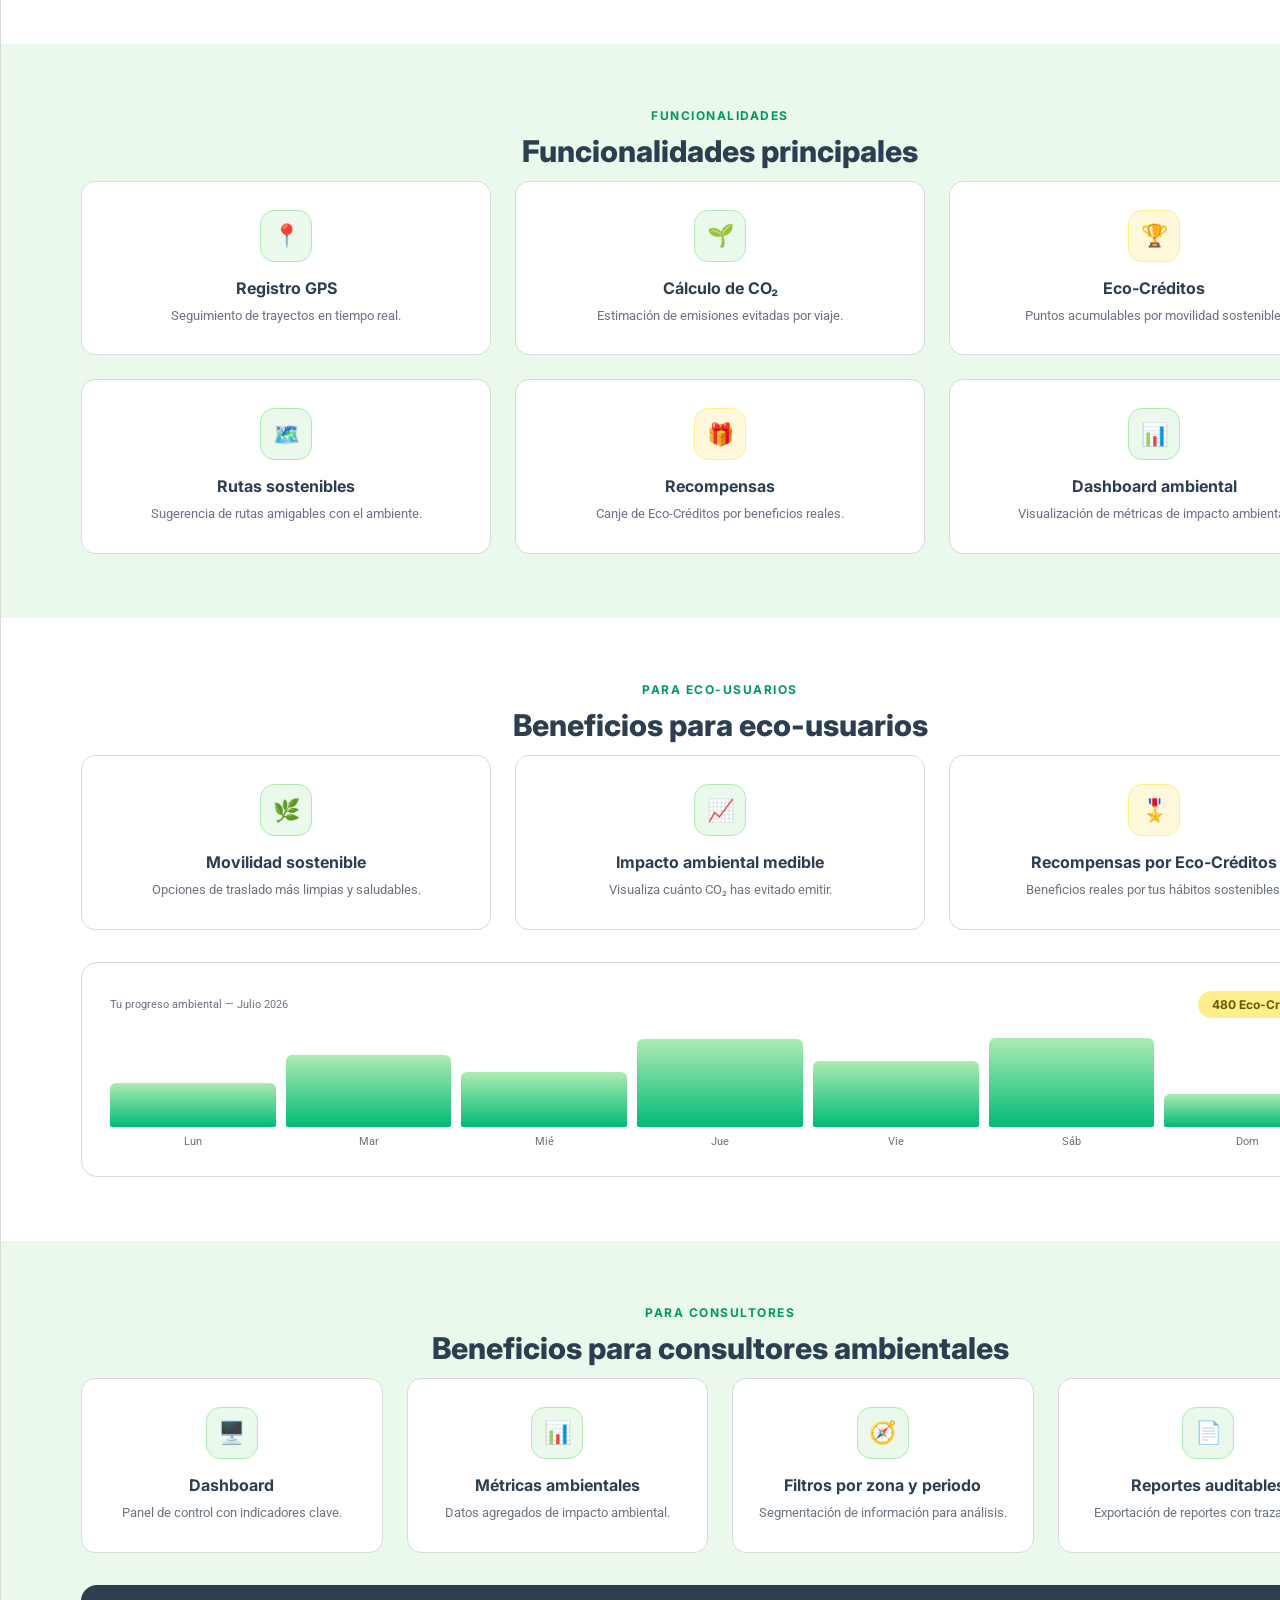
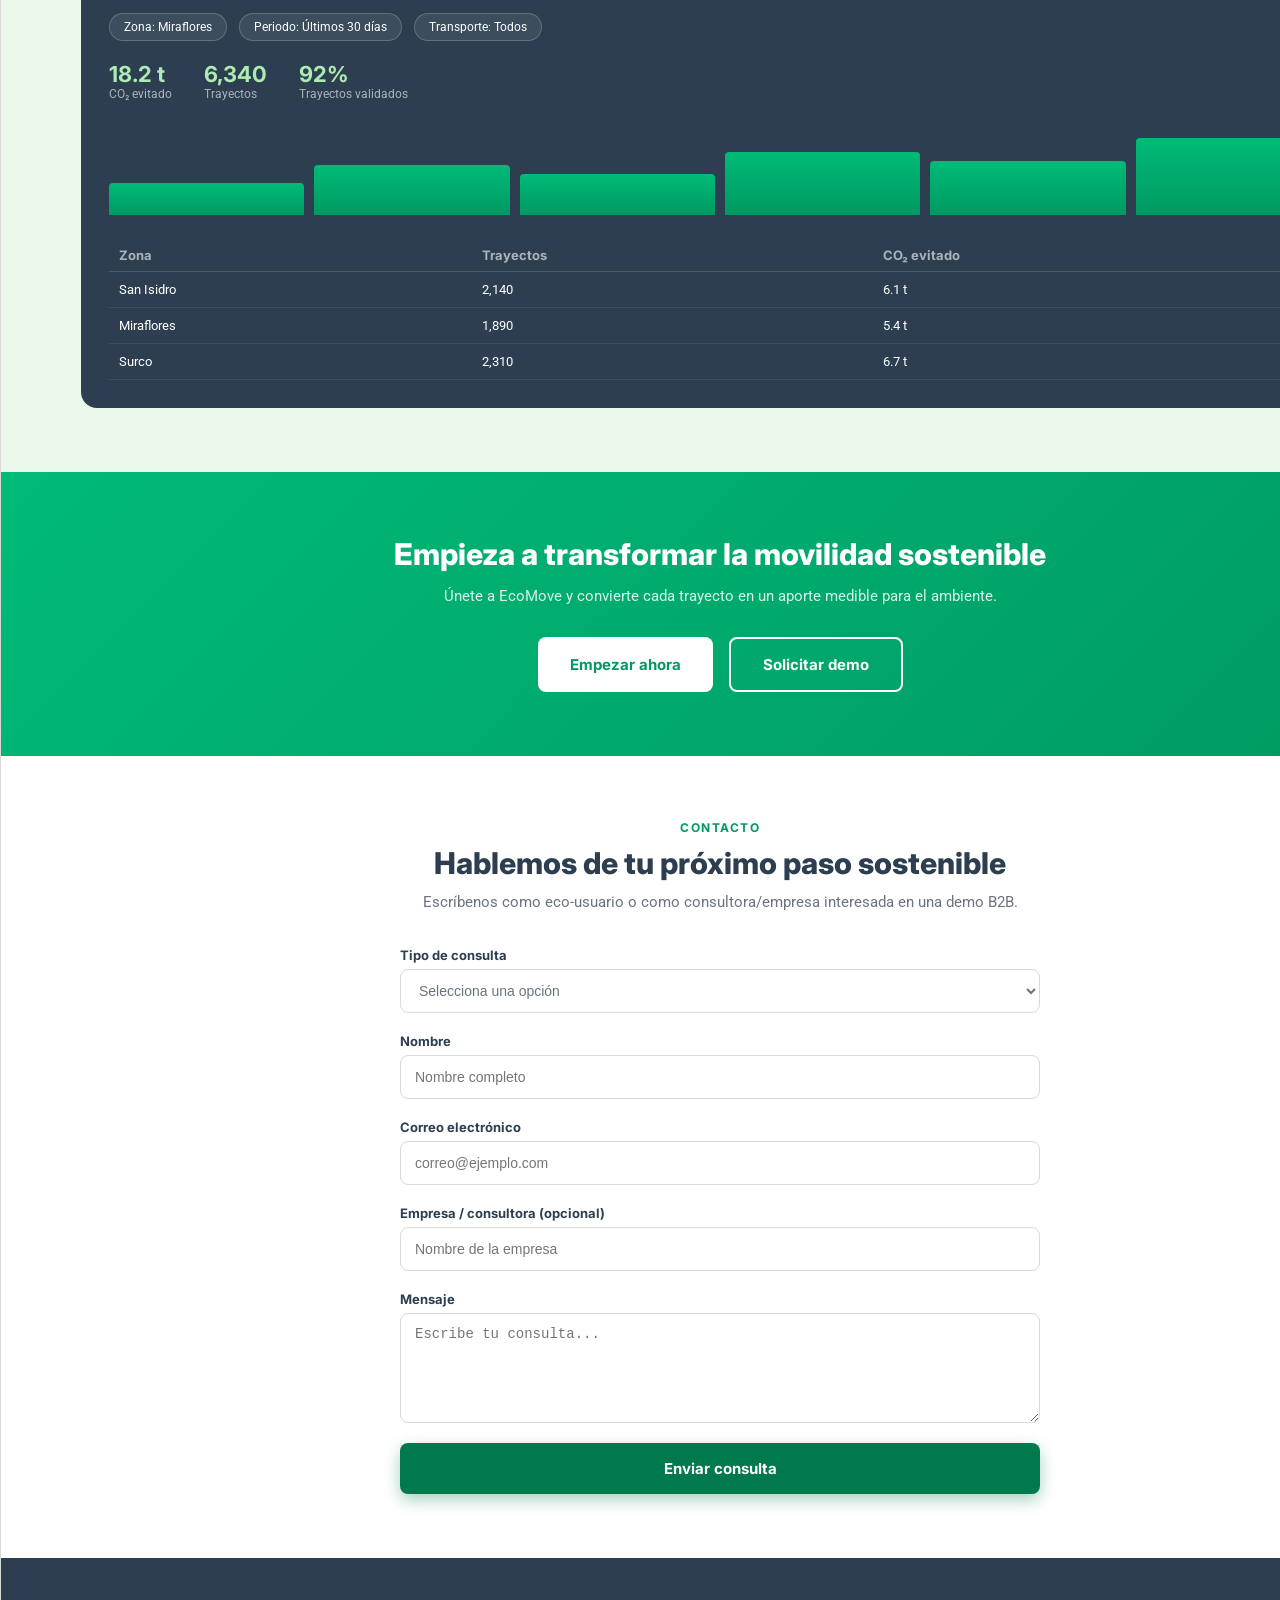
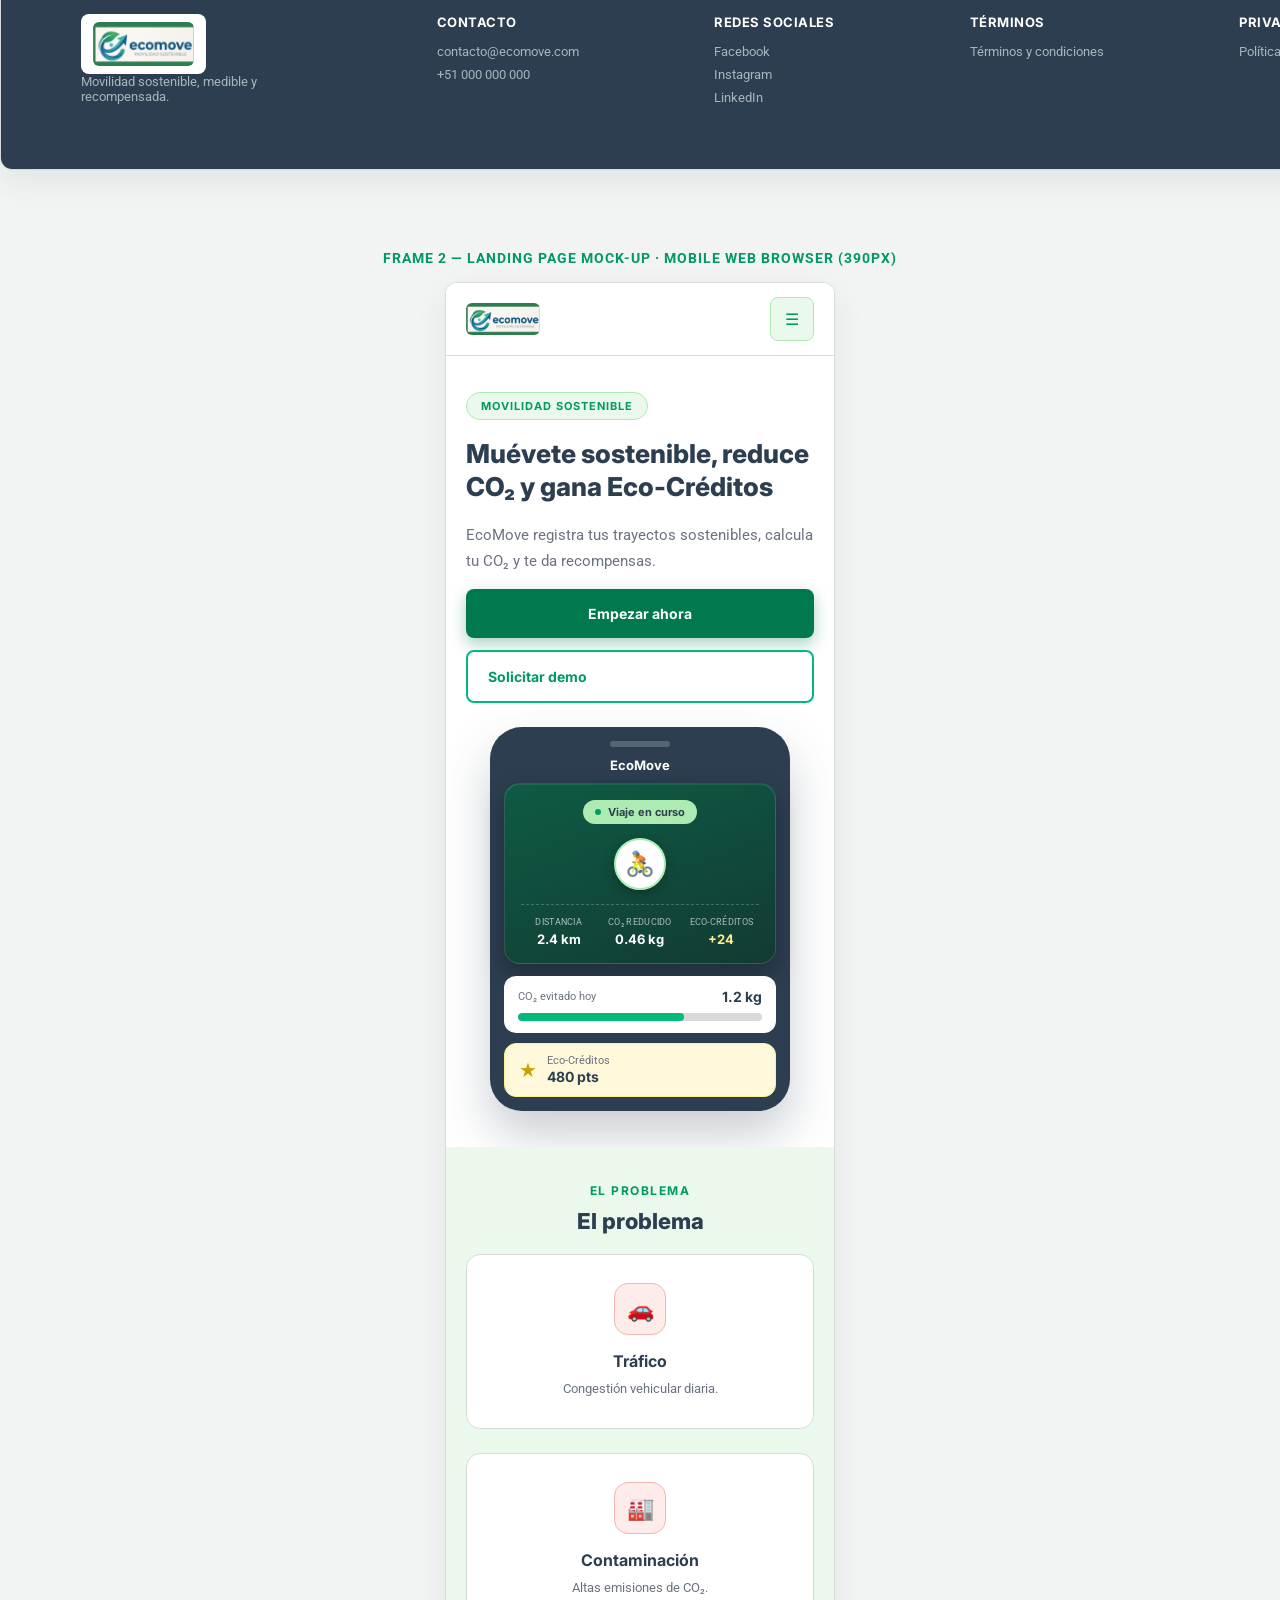
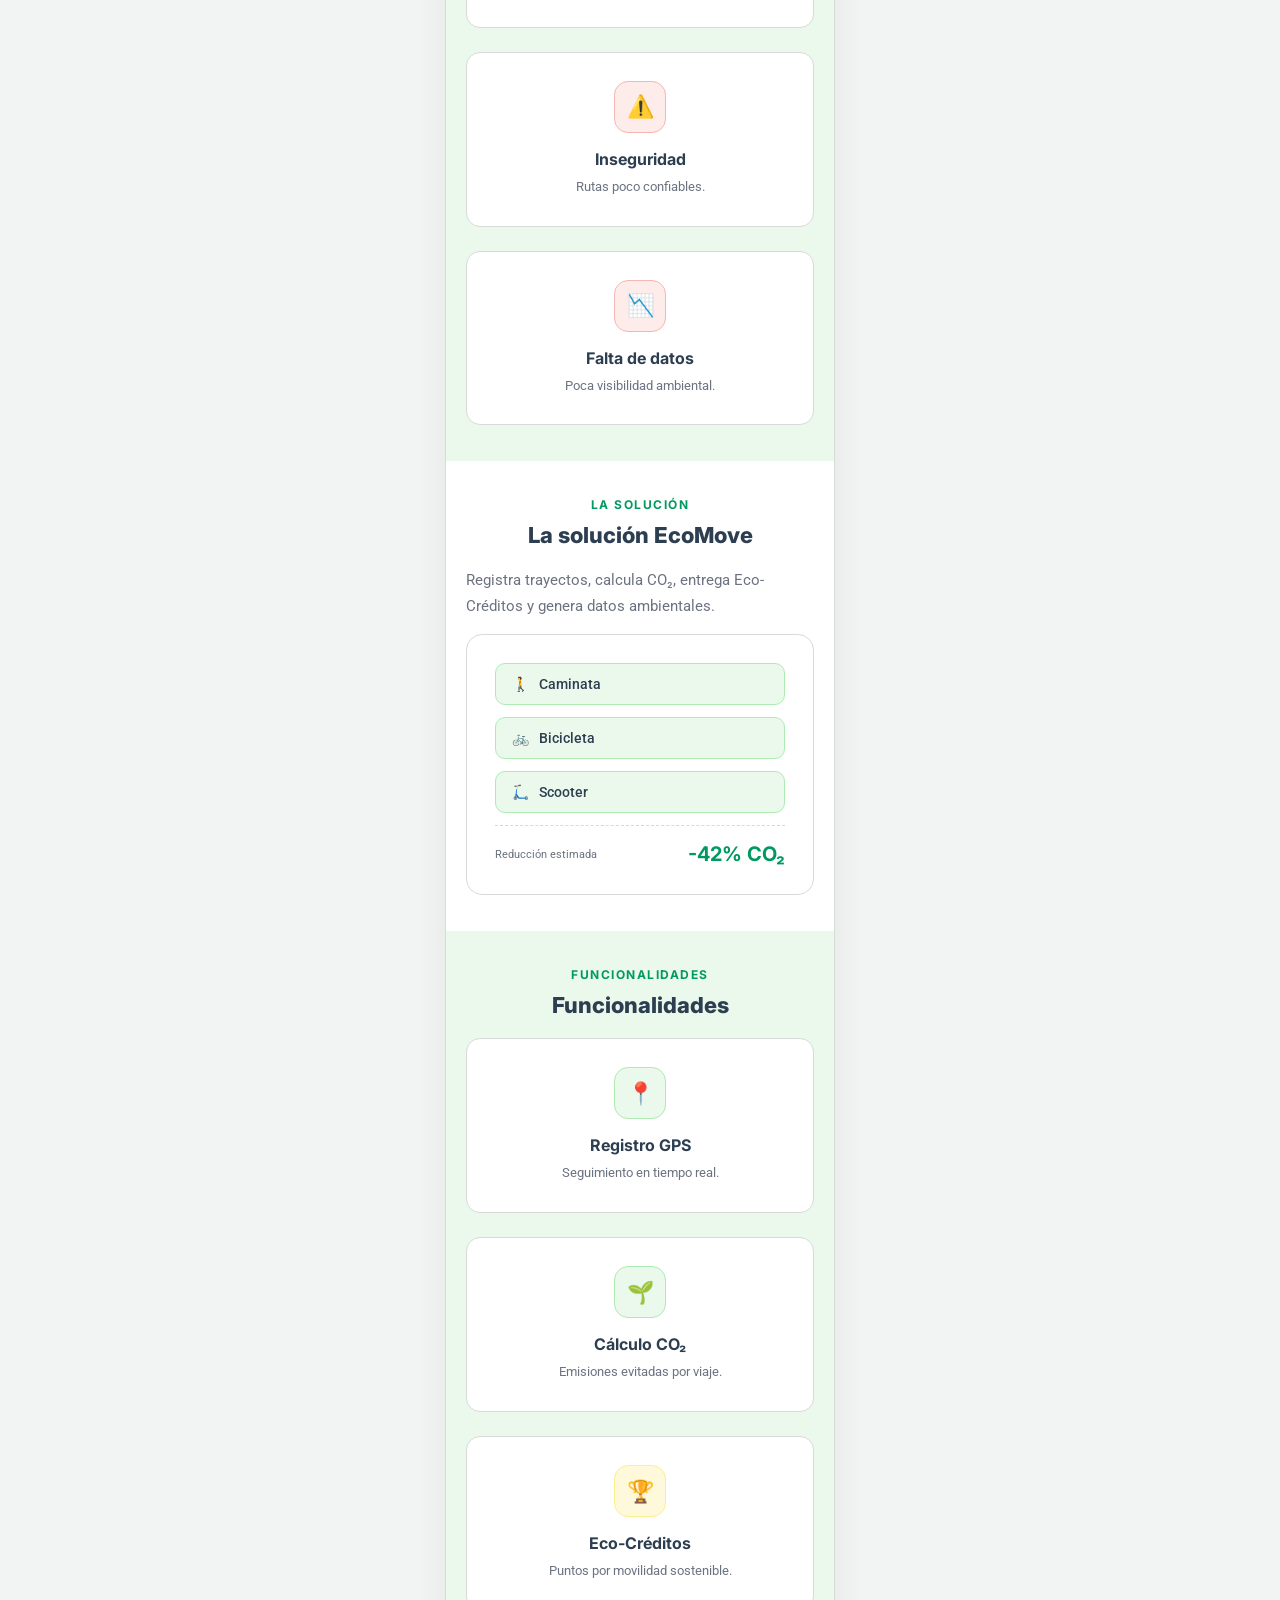
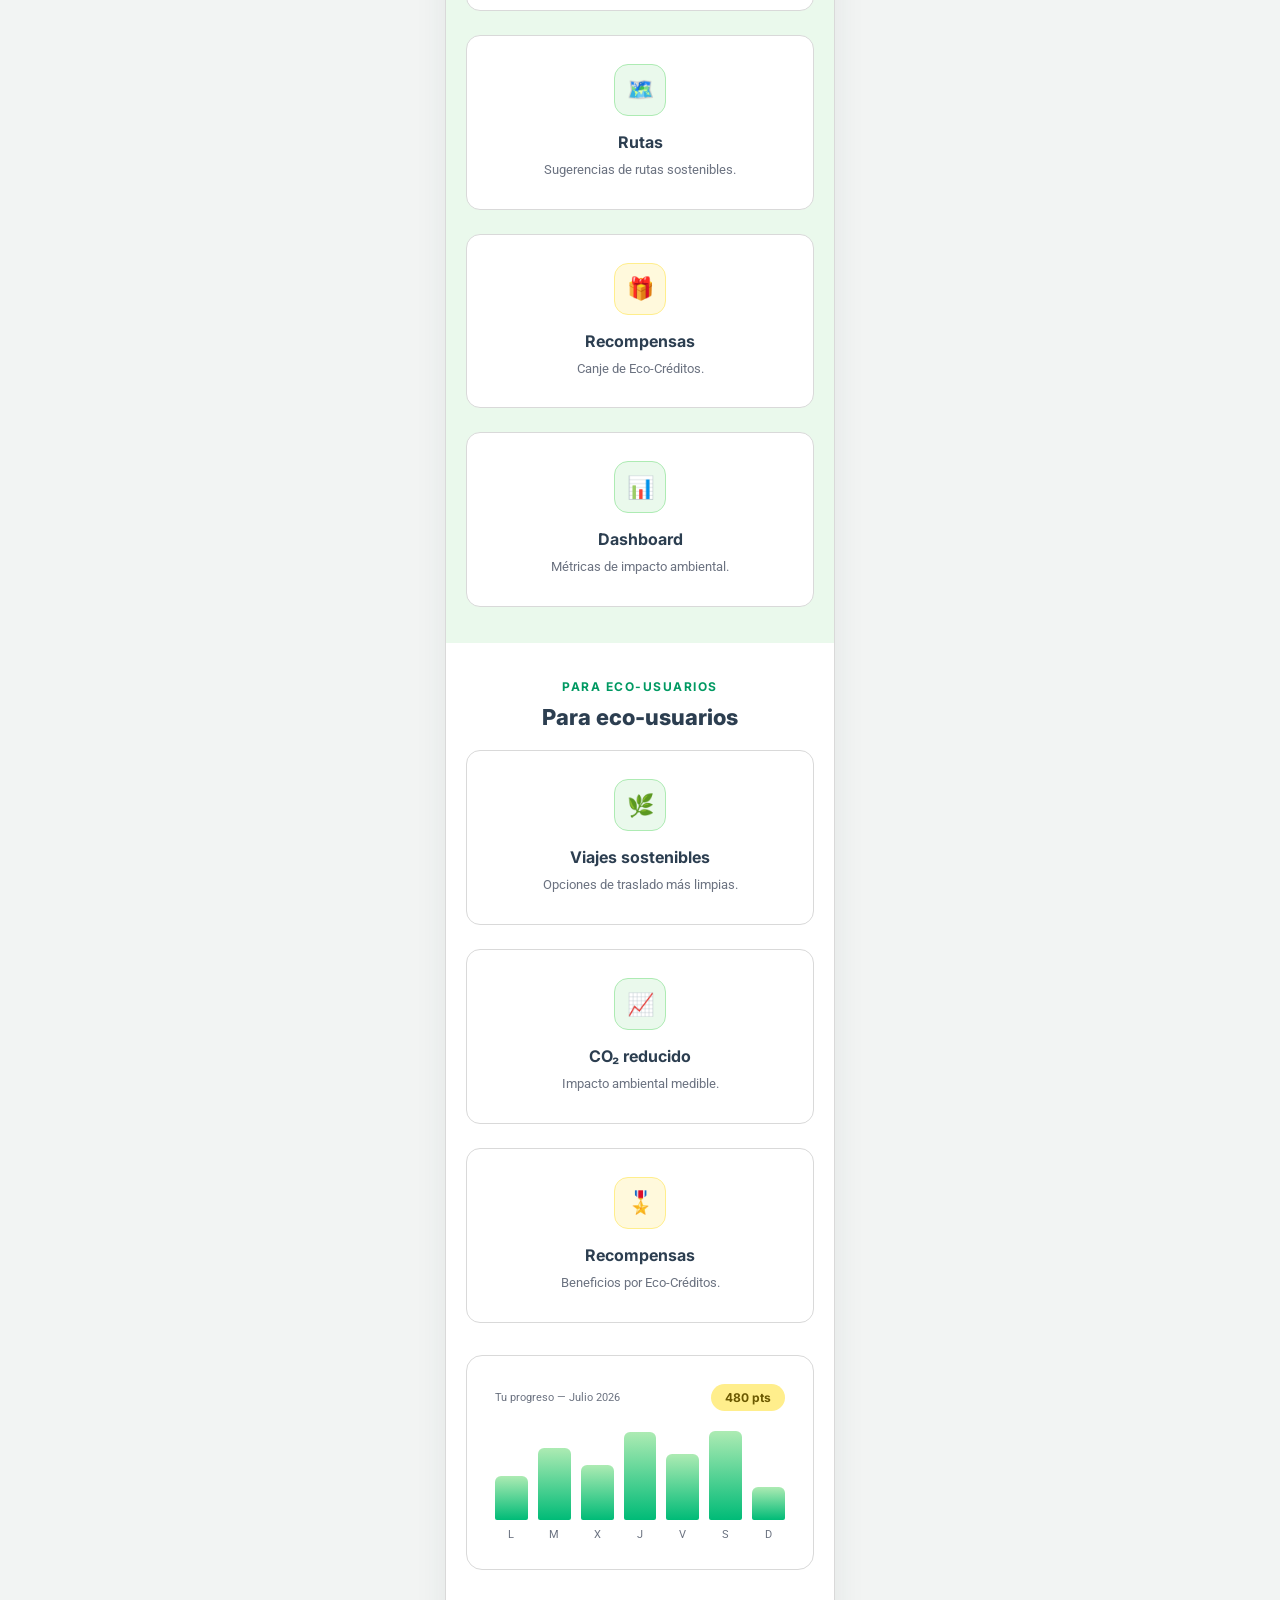
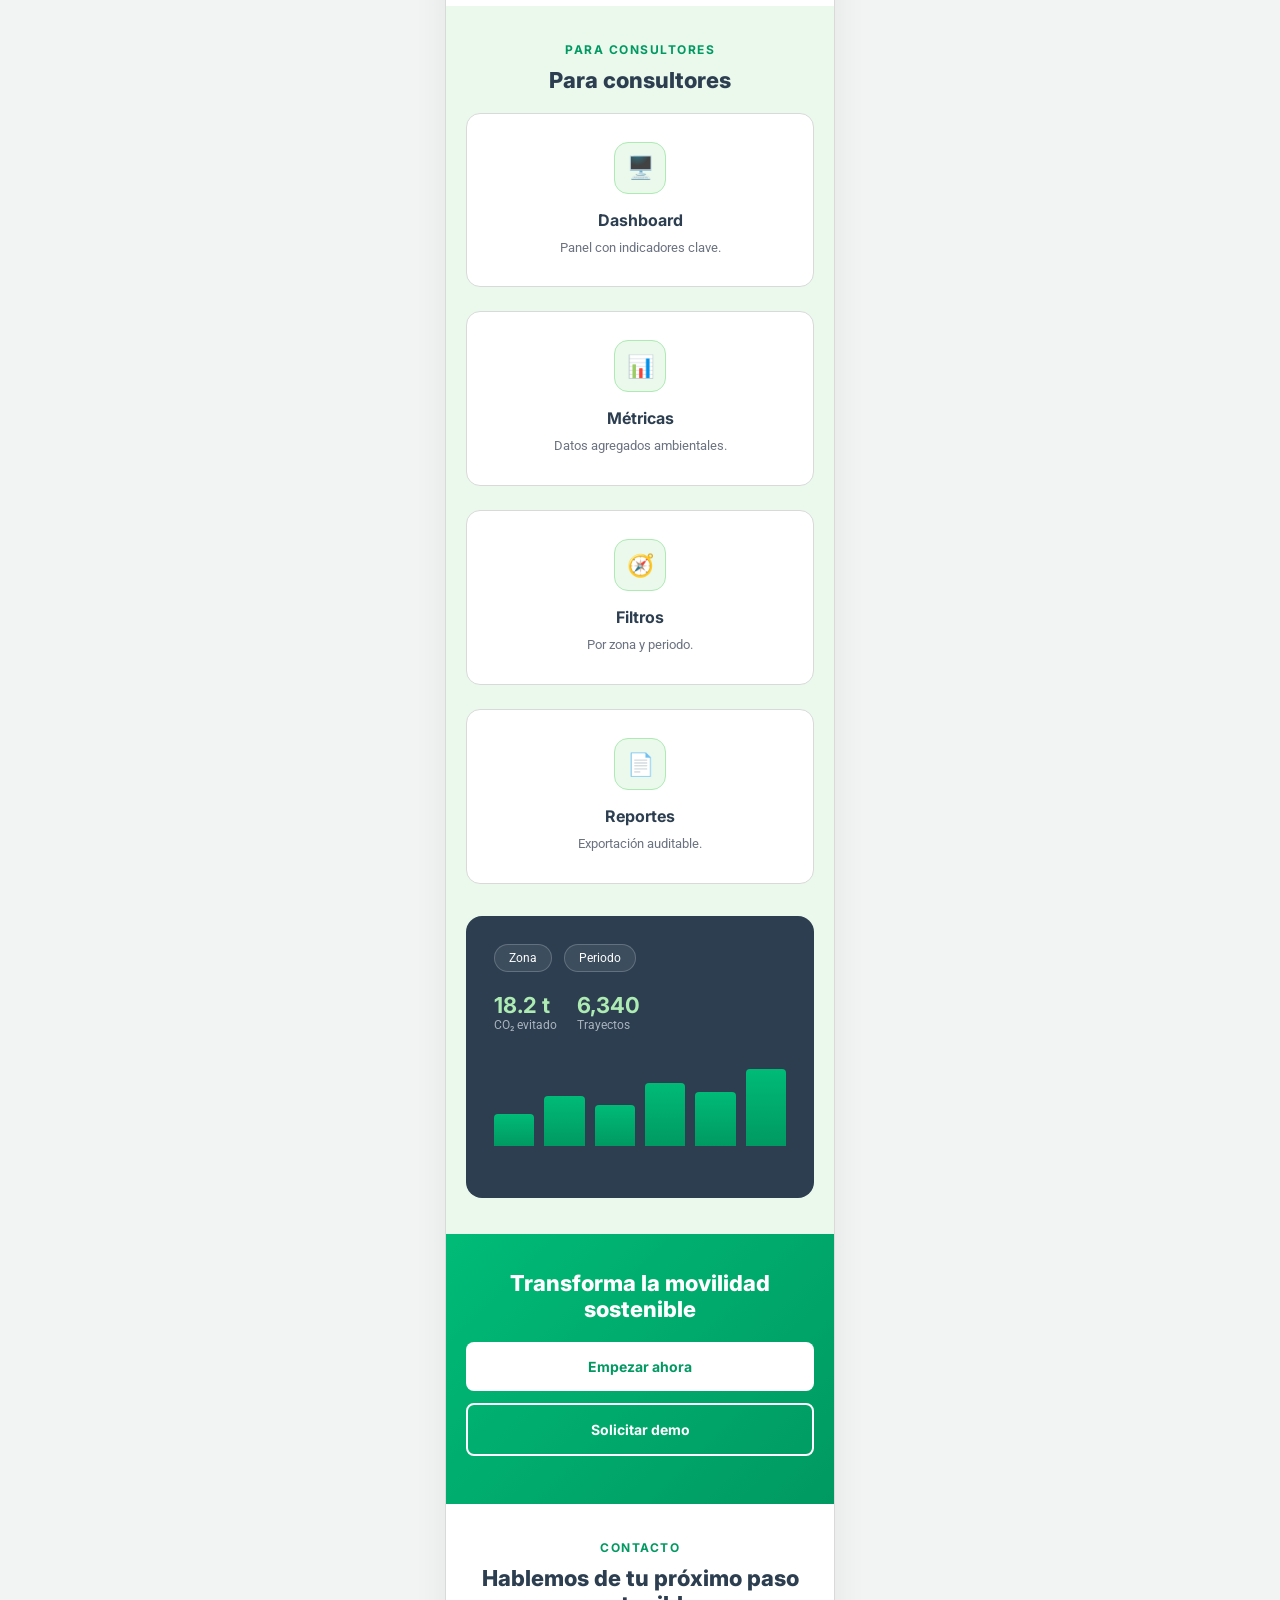
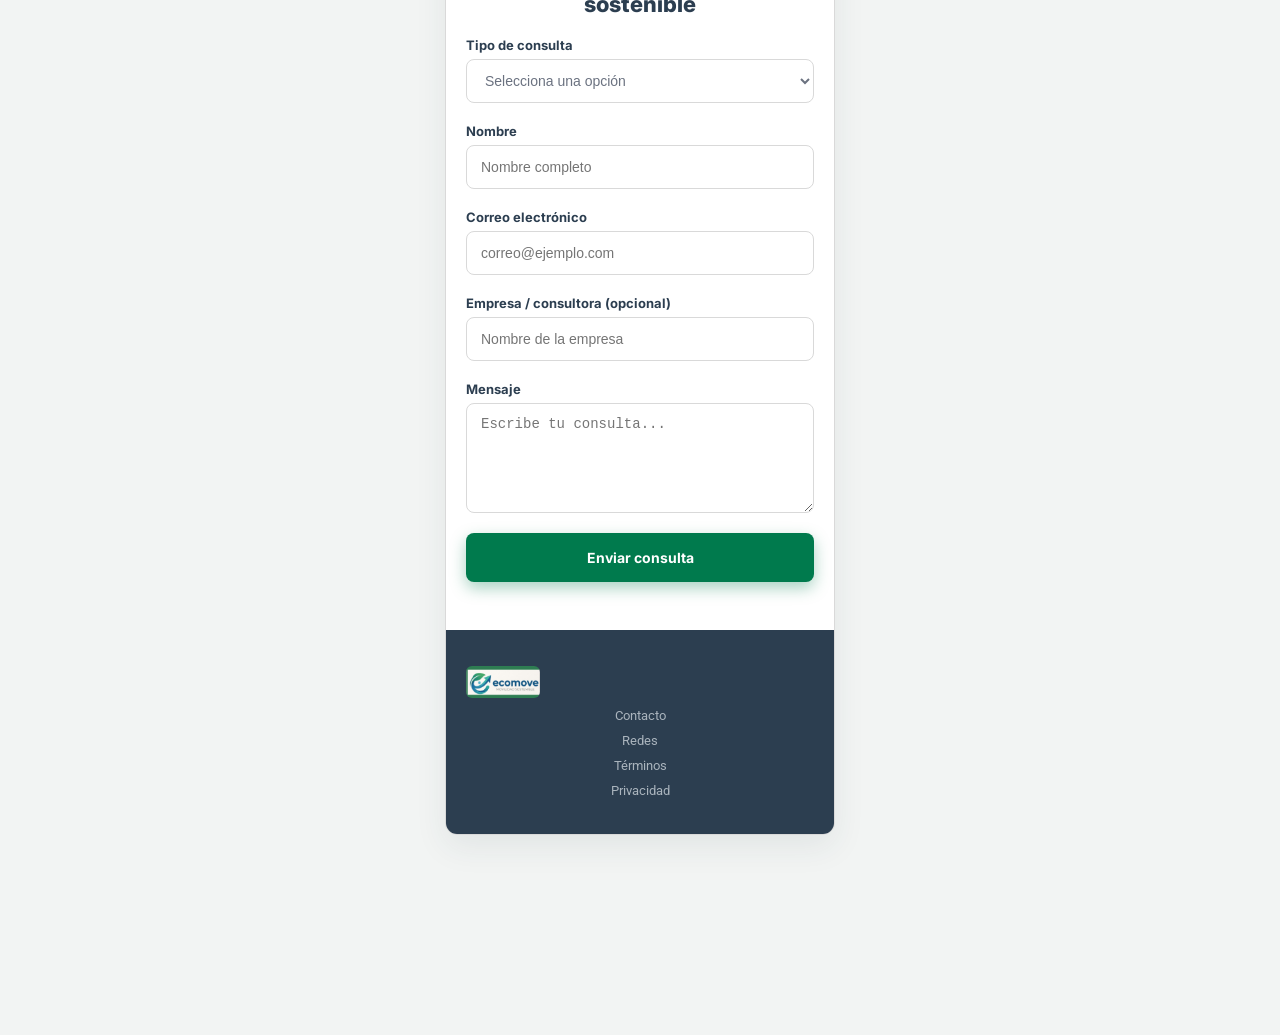
==== commit 91459327: "feat: add functional app shell and trip-tracking module Convierte el mock-up estático en una app fun" ====
--- a/landing-mockup-4.3.2/index.html
+++ b/landing-mockup-4.3.2/index.html
@@ -3,8 +3,9 @@
 <head>
 <meta charset="UTF-8">
 <meta name="viewport" content="width=device-width, initial-scale=1.0">
-<title>EcoMove - Landing Page Mock-up (4.3.2)</title>
+<title>EcoMove - Movilidad sostenible, medible y recompensada</title>
 <link rel="stylesheet" href="styles.css">
+<link rel="stylesheet" href="app.css">
 </head>
 <body>
 
@@ -290,31 +291,36 @@
     <span class="eyebrow">CONTACTO</span>
     <h3 class="s-title">Hablemos de tu próximo paso sostenible</h3>
     <p class="s-subtitle">Escríbenos como eco-usuario o como consultora/empresa interesada en una demo B2B.</p>
-    <div class="contact-form">
-      <div class="form-group">
-        <span class="form-label">Tipo de consulta</span>
-        <div class="form-select">Selecciona una opción ▾</div>
-      </div>
-      <div class="form-group">
-        <span class="form-label">Nombre</span>
-        <div class="form-input">Nombre completo</div>
-      </div>
-      <div class="form-group">
-        <span class="form-label">Correo electrónico</span>
-        <div class="form-input">correo@ejemplo.com</div>
-      </div>
-      <div class="form-group">
-        <span class="form-label">Empresa / consultora (opcional)</span>
-        <div class="form-input">Nombre de la empresa</div>
-      </div>
-      <div class="form-group">
-        <span class="form-label">Mensaje</span>
-        <div class="form-textarea">Escribe tu consulta...</div>
-      </div>
-      <p class="form-state form-state--error">Completa los campos obligatorios antes de enviar.</p>
-      <p class="form-state form-state--confirm">Tu consulta fue enviada. Te responderemos pronto.</p>
-      <button class="btn btn-primary btn-lg">Enviar consulta</button>
-    </div>
+    <form class="contact-form" id="contact-form-desktop" novalidate>
+      <div class="form-group">
+        <label class="form-label" for="contact-type-desktop">Tipo de consulta</label>
+        <select class="form-select" id="contact-type-desktop" name="type" required>
+          <option value="">Selecciona una opción</option>
+          <option value="eco-usuario">Soy eco-usuario</option>
+          <option value="consultora">Consultora / empresa (demo B2B)</option>
+          <option value="prensa">Prensa / otros</option>
+        </select>
+      </div>
+      <div class="form-group">
+        <label class="form-label" for="contact-name-desktop">Nombre</label>
+        <input class="form-input" id="contact-name-desktop" name="name" type="text" placeholder="Nombre completo" required>
+      </div>
+      <div class="form-group">
+        <label class="form-label" for="contact-email-desktop">Correo electrónico</label>
+        <input class="form-input" id="contact-email-desktop" name="email" type="email" placeholder="correo@ejemplo.com" required>
+      </div>
+      <div class="form-group">
+        <label class="form-label" for="contact-company-desktop">Empresa / consultora (opcional)</label>
+        <input class="form-input" id="contact-company-desktop" name="company" type="text" placeholder="Nombre de la empresa">
+      </div>
+      <div class="form-group">
+        <label class="form-label" for="contact-message-desktop">Mensaje</label>
+        <textarea class="form-textarea" id="contact-message-desktop" name="message" placeholder="Escribe tu consulta..." required></textarea>
+      </div>
+      <p class="form-state form-state--error" role="alert" hidden>Completa los campos obligatorios antes de enviar.</p>
+      <p class="form-state form-state--confirm" role="status" hidden>Tu consulta fue enviada. Te responderemos pronto.</p>
+      <button class="btn btn-primary btn-lg" type="submit">Enviar consulta</button>
+    </form>
   </section>
 
   <!-- 10. FOOTER -->
@@ -359,8 +365,15 @@
     <div class="logo-box logo-box-small">
       <img src="assets/logo-ecomove.png" alt="Logo EcoMove" class="logo-img">
     </div>
-    <button class="menu-btn" aria-label="Abrir menú">☰</button>
+    <button class="menu-btn" id="mobile-menu-btn" aria-label="Abrir menú" aria-expanded="false" aria-controls="mobile-nav">☰</button>
   </header>
+  <nav class="m-nav" id="mobile-nav" aria-label="Menú móvil" hidden>
+    <a href="#hero">Inicio</a>
+    <a href="#solucion">Cómo funciona</a>
+    <a href="#beneficios-usuarios">Beneficios</a>
+    <a href="#beneficios-consultores">Consultores</a>
+    <a href="#contacto-mobile">Contacto</a>
+  </nav>
 
   <!-- 2. HERO SECTION MOBILE -->
   <section class="section m-section">
@@ -584,31 +597,36 @@
   <section class="section m-section" id="contacto-mobile">
     <span class="eyebrow">CONTACTO</span>
     <h3 class="s-title">Hablemos de tu próximo paso sostenible</h3>
-    <div class="contact-form">
-      <div class="form-group">
-        <span class="form-label">Tipo de consulta</span>
-        <div class="form-select">Selecciona una opción ▾</div>
-      </div>
-      <div class="form-group">
-        <span class="form-label">Nombre</span>
-        <div class="form-input">Nombre completo</div>
-      </div>
-      <div class="form-group">
-        <span class="form-label">Correo electrónico</span>
-        <div class="form-input">correo@ejemplo.com</div>
-      </div>
-      <div class="form-group">
-        <span class="form-label">Empresa / consultora (opcional)</span>
-        <div class="form-input">Nombre de la empresa</div>
-      </div>
-      <div class="form-group">
-        <span class="form-label">Mensaje</span>
-        <div class="form-textarea">Escribe tu consulta...</div>
-      </div>
-      <p class="form-state form-state--error">Completa los campos obligatorios antes de enviar.</p>
-      <p class="form-state form-state--confirm">Tu consulta fue enviada. Te responderemos pronto.</p>
-      <button class="btn btn-primary full">Enviar consulta</button>
-    </div>
+    <form class="contact-form" id="contact-form-mobile" novalidate>
+      <div class="form-group">
+        <label class="form-label" for="contact-type-mobile">Tipo de consulta</label>
+        <select class="form-select" id="contact-type-mobile" name="type" required>
+          <option value="">Selecciona una opción</option>
+          <option value="eco-usuario">Soy eco-usuario</option>
+          <option value="consultora">Consultora / empresa (demo B2B)</option>
+          <option value="prensa">Prensa / otros</option>
+        </select>
+      </div>
+      <div class="form-group">
+        <label class="form-label" for="contact-name-mobile">Nombre</label>
+        <input class="form-input" id="contact-name-mobile" name="name" type="text" placeholder="Nombre completo" required>
+      </div>
+      <div class="form-group">
+        <label class="form-label" for="contact-email-mobile">Correo electrónico</label>
+        <input class="form-input" id="contact-email-mobile" name="email" type="email" placeholder="correo@ejemplo.com" required>
+      </div>
+      <div class="form-group">
+        <label class="form-label" for="contact-company-mobile">Empresa / consultora (opcional)</label>
+        <input class="form-input" id="contact-company-mobile" name="company" type="text" placeholder="Nombre de la empresa">
+      </div>
+      <div class="form-group">
+        <label class="form-label" for="contact-message-mobile">Mensaje</label>
+        <textarea class="form-textarea" id="contact-message-mobile" name="message" placeholder="Escribe tu consulta..." required></textarea>
+      </div>
+      <p class="form-state form-state--error" role="alert" hidden>Completa los campos obligatorios antes de enviar.</p>
+      <p class="form-state form-state--confirm" role="status" hidden>Tu consulta fue enviada. Te responderemos pronto.</p>
+      <button class="btn btn-primary full" type="submit">Enviar consulta</button>
+    </form>
   </section>
 
   <!-- 10. FOOTER MOBILE -->
@@ -624,5 +642,43 @@
 
 </div>
 
+<!-- ==================================================== -->
+<!-- ECOMOVE FUNCTIONAL APP (SPA overlay, simulado)        -->
+<!-- ==================================================== -->
+<div class="app" id="app-shell" role="dialog" aria-modal="true" aria-label="Aplicación EcoMove" hidden>
+
+  <header class="app__header">
+    <div class="app__brand">
+      <img src="assets/logo-ecomove.png" alt="Logo EcoMove" class="app__logo">
+      <span class="app__title" id="app-view-title">EcoMove</span>
+    </div>
+    <div class="app__header-actions">
+      <button class="app__credits-pill" id="app-credits-pill" type="button" aria-label="Ver saldo de Eco-Créditos">
+        <span aria-hidden="true">★</span>
+        <span id="app-credits-balance">0</span> pts
+      </button>
+      <button class="app__close" id="app-close" type="button" aria-label="Cerrar aplicación">✕</button>
+    </div>
+  </header>
+
+  <!-- US02: indicador de registro en segundo plano -->
+  <button class="app__bg-banner" id="app-bg-banner" type="button" hidden aria-live="polite">
+    <span class="app__bg-dot" aria-hidden="true"></span>
+    <span id="app-bg-banner-text">Registro activo en segundo plano</span>
+    <span class="app__bg-cta" aria-hidden="true">Volver al viaje ›</span>
+  </button>
+
+  <main class="app__view" id="app-view" tabindex="-1"></main>
+
+  <nav class="app__nav" id="app-nav" aria-label="Navegación principal de la app"></nav>
+</div>
+
+<!-- Toasts (US13 notificaciones) -->
+<div class="toast-stack" id="toast-stack" aria-live="polite" aria-atomic="false"></div>
+
+<!-- Modal root (resúmenes, confirmaciones) -->
+<div class="modal-root" id="modal-root" hidden></div>
+
+<script src="app.js"></script>
 </body>
 </html>
--- a/landing-mockup-4.3.2/app.css
+++ b/landing-mockup-4.3.2/app.css
@@ -0,0 +1,732 @@
+/* =========================================================
+   EcoMove - Functional App (SPA overlay) styles
+   Design System: verde jade, verde menta, amarillo pastel
+   Metodología: BEM · mobile-first · variables CSS
+   (Las variables base --jade, --mint, --yellow... se definen
+    en styles.css :root y se reutilizan aquí.)
+   ========================================================= */
+
+:root {
+  --app-radius: 16px;
+  --app-radius-sm: 10px;
+  --app-shadow: 0 16px 40px rgba(44, 62, 80, 0.18);
+  --app-nav-h: 68px;
+  --app-header-h: 60px;
+  --danger: #E74C3C;
+  --danger-bg: #FDECEA;
+  --danger-border: #F5B7B1;
+  --ok-bg: #EAF9EC;
+}
+
+/* =========================================================
+   APP SHELL
+   ========================================================= */
+.app {
+  position: fixed;
+  inset: 0;
+  z-index: 1000;
+  display: flex;
+  flex-direction: column;
+  background: #f2f4f3;
+  font-family: var(--font-body);
+  color: var(--dark);
+}
+
+.app[hidden] { display: none; }
+
+.app__header {
+  flex: 0 0 auto;
+  height: var(--app-header-h);
+  display: flex;
+  align-items: center;
+  justify-content: space-between;
+  padding: 0 16px;
+  background: var(--white);
+  border-bottom: 1px solid var(--platinum);
+  box-shadow: 0 2px 8px rgba(44, 62, 80, 0.05);
+  z-index: 3;
+}
+
+.app__brand {
+  display: flex;
+  align-items: center;
+  gap: 10px;
+  min-width: 0;
+}
+
+.app__logo {
+  height: 30px;
+  width: auto;
+  border-radius: 6px;
+}
+
+.app__title {
+  font-family: var(--font-title);
+  font-weight: 800;
+  font-size: 16px;
+  color: var(--dark);
+  white-space: nowrap;
+  overflow: hidden;
+  text-overflow: ellipsis;
+}
+
+.app__header-actions {
+  display: flex;
+  align-items: center;
+  gap: 10px;
+}
+
+.app__credits-pill {
+  display: inline-flex;
+  align-items: center;
+  gap: 5px;
+  background: #FFF9DC;
+  border: 1px solid var(--yellow);
+  color: #6B5900;
+  font-family: var(--font-title);
+  font-weight: 700;
+  font-size: 13px;
+  padding: 7px 12px;
+  border-radius: 20px;
+  cursor: pointer;
+  min-height: 36px;
+}
+
+.app__credits-pill:hover { filter: brightness(0.97); }
+
+.app__close {
+  width: 40px;
+  height: 40px;
+  border-radius: 10px;
+  border: 1px solid var(--platinum);
+  background: var(--white);
+  color: var(--gray);
+  font-size: 16px;
+  cursor: pointer;
+}
+
+.app__close:hover { background: #f2f4f3; }
+
+/* US02 - background tracking banner */
+.app__bg-banner {
+  flex: 0 0 auto;
+  display: flex;
+  align-items: center;
+  gap: 10px;
+  width: 100%;
+  border: none;
+  border-bottom: 1px solid rgba(0, 122, 77, 0.25);
+  background: linear-gradient(90deg, #0E5B45 0%, #123B33 100%);
+  color: var(--white);
+  font-family: var(--font-title);
+  font-size: 13px;
+  font-weight: 600;
+  padding: 10px 16px;
+  cursor: pointer;
+  text-align: left;
+}
+
+.app__bg-banner[hidden] { display: none; }
+
+.app__bg-dot {
+  width: 9px;
+  height: 9px;
+  border-radius: 50%;
+  background: var(--mint);
+  box-shadow: 0 0 0 0 rgba(173, 235, 179, 0.7);
+  animation: bg-pulse 1.6s ease-out infinite;
+}
+
+@keyframes bg-pulse {
+  0%   { box-shadow: 0 0 0 0 rgba(173, 235, 179, 0.7); }
+  70%  { box-shadow: 0 0 0 8px rgba(173, 235, 179, 0); }
+  100% { box-shadow: 0 0 0 0 rgba(173, 235, 179, 0); }
+}
+
+.app__bg-cta {
+  margin-left: auto;
+  color: var(--mint);
+  font-weight: 700;
+}
+
+.app__view {
+  flex: 1 1 auto;
+  overflow-y: auto;
+  padding: 20px 16px calc(var(--app-nav-h) + 24px);
+  outline: none;
+  -webkit-overflow-scrolling: touch;
+}
+
+.app__view-inner {
+  max-width: 720px;
+  margin: 0 auto;
+}
+
+/* Bottom tab navigation */
+.app__nav {
+  position: fixed;
+  bottom: 0;
+  left: 0;
+  right: 0;
+  height: var(--app-nav-h);
+  display: flex;
+  background: var(--white);
+  border-top: 1px solid var(--platinum);
+  box-shadow: 0 -2px 12px rgba(44, 62, 80, 0.06);
+  z-index: 4;
+}
+
+.nav-tab {
+  flex: 1;
+  display: flex;
+  flex-direction: column;
+  align-items: center;
+  justify-content: center;
+  gap: 3px;
+  background: none;
+  border: none;
+  cursor: pointer;
+  color: var(--gray);
+  font-family: var(--font-title);
+  font-size: 10px;
+  font-weight: 600;
+  padding: 6px 2px;
+}
+
+.nav-tab__icon { font-size: 20px; line-height: 1; }
+
+.nav-tab--active {
+  color: var(--jade-action);
+  border-top: 2px solid var(--jade-action);
+  background: var(--mint-bg);
+}
+
+.nav-tab:focus-visible {
+  outline: 2px solid var(--jade-action);
+  outline-offset: -2px;
+}
+
+/* =========================================================
+   SHARED APP COMPONENTS
+   ========================================================= */
+.view-head { margin: 0 0 18px; }
+
+.view-head__eyebrow {
+  display: block;
+  font-family: var(--font-title);
+  font-size: 11px;
+  font-weight: 700;
+  letter-spacing: 1.2px;
+  text-transform: uppercase;
+  color: var(--jade-dark);
+  margin-bottom: 4px;
+}
+
+.view-head__title {
+  font-family: var(--font-title);
+  font-weight: 800;
+  font-size: 22px;
+  margin: 0 0 4px;
+  color: var(--dark);
+}
+
+.view-head__subtitle {
+  font-size: 13px;
+  color: var(--gray);
+  margin: 0;
+}
+
+.panel {
+  background: var(--white);
+  border: 1px solid var(--platinum);
+  border-radius: var(--app-radius);
+  padding: 18px;
+  margin-bottom: 16px;
+}
+
+.panel__title {
+  font-family: var(--font-title);
+  font-weight: 700;
+  font-size: 15px;
+  margin: 0 0 12px;
+  color: var(--dark);
+}
+
+.panel__hint {
+  font-size: 12px;
+  color: var(--gray);
+  margin: 0 0 12px;
+}
+
+/* App buttons */
+.app-btn {
+  font-family: var(--font-title);
+  font-size: 14px;
+  font-weight: 700;
+  padding: 13px 20px;
+  border-radius: var(--app-radius-sm);
+  cursor: pointer;
+  border: none;
+  min-height: 46px;
+  display: inline-flex;
+  align-items: center;
+  justify-content: center;
+  gap: 8px;
+  transition: transform 0.12s ease, filter 0.12s ease;
+}
+
+.app-btn:hover { filter: brightness(0.96); }
+.app-btn:active { transform: scale(0.98); }
+.app-btn:focus-visible { outline: 2px solid var(--jade-action); outline-offset: 2px; }
+.app-btn:disabled { opacity: 0.45; cursor: not-allowed; filter: none; transform: none; }
+
+.app-btn--primary { background: var(--jade-action); color: var(--white); }
+.app-btn--secondary { background: var(--white); color: var(--jade-dark); border: 2px solid var(--jade); }
+.app-btn--ghost { background: var(--mint-bg); color: var(--jade-dark); border: 1px solid var(--mint); }
+.app-btn--danger { background: var(--danger); color: var(--white); }
+.app-btn--warning { background: var(--yellow); color: #6B5900; }
+.app-btn--block { width: 100%; }
+.app-btn--sm { min-height: 38px; padding: 9px 14px; font-size: 13px; }
+
+.app-btn-row {
+  display: flex;
+  gap: 10px;
+  flex-wrap: wrap;
+}
+
+.app-btn-row .app-btn { flex: 1; min-width: 130px; }
+
+/* Stat tiles */
+.stat-grid {
+  display: grid;
+  grid-template-columns: repeat(3, 1fr);
+  gap: 10px;
+}
+
+.stat {
+  background: var(--mint-bg);
+  border: 1px solid var(--mint);
+  border-radius: var(--app-radius-sm);
+  padding: 12px 10px;
+  text-align: center;
+}
+
+.stat--wide { grid-column: 1 / -1; }
+.stat--yellow { background: #FFF9DC; border-color: var(--yellow); }
+.stat--dark { background: var(--dark); border-color: var(--dark); }
+.stat--dark .stat__value { color: var(--mint); }
+.stat--dark .stat__label { color: #AAB4BD; }
+
+.stat__value {
+  display: block;
+  font-family: var(--font-title);
+  font-weight: 800;
+  font-size: 20px;
+  color: var(--jade-dark);
+}
+
+.stat__label {
+  display: block;
+  font-size: 11px;
+  color: var(--gray);
+  margin-top: 3px;
+}
+
+/* Badges / chips */
+.badge {
+  display: inline-flex;
+  align-items: center;
+  gap: 5px;
+  font-family: var(--font-title);
+  font-size: 11px;
+  font-weight: 700;
+  padding: 4px 10px;
+  border-radius: 20px;
+}
+
+.badge--ok { background: var(--mint-bg); color: var(--jade-dark); border: 1px solid var(--mint); }
+.badge--warn { background: var(--danger-bg); color: #C0392B; border: 1px solid var(--danger-border); }
+.badge--yellow { background: var(--yellow); color: #6B5900; }
+.badge--neutral { background: #EEF1F4; color: var(--gray); }
+
+/* Empty state */
+.empty-state {
+  text-align: center;
+  padding: 32px 16px;
+  color: var(--gray);
+}
+
+.empty-state__icon { font-size: 34px; display: block; margin-bottom: 8px; }
+.empty-state__text { font-size: 13px; margin: 0; }
+
+/* =========================================================
+   MODE SELECTOR (US20)
+   ========================================================= */
+.mode-selector {
+  display: grid;
+  grid-template-columns: repeat(3, 1fr);
+  gap: 10px;
+}
+
+.mode-option {
+  display: flex;
+  flex-direction: column;
+  align-items: center;
+  gap: 6px;
+  padding: 14px 8px;
+  border-radius: var(--app-radius-sm);
+  border: 2px solid var(--platinum);
+  background: var(--white);
+  cursor: pointer;
+  font-family: var(--font-title);
+  font-size: 12px;
+  font-weight: 600;
+  color: var(--dark);
+  text-align: center;
+}
+
+.mode-option__icon { font-size: 26px; }
+
+.mode-option--active {
+  border-color: var(--jade);
+  background: var(--mint-bg);
+  color: var(--jade-dark);
+  box-shadow: 0 4px 12px rgba(0, 122, 77, 0.15);
+}
+
+.mode-option:disabled { opacity: 0.5; cursor: not-allowed; }
+
+/* =========================================================
+   TRIP TRACKER (US01-US04)
+   ========================================================= */
+.trip-tracker { text-align: center; }
+
+.trip-tracker__status {
+  display: inline-flex;
+  align-items: center;
+  gap: 7px;
+  font-family: var(--font-title);
+  font-size: 12px;
+  font-weight: 700;
+  padding: 5px 14px;
+  border-radius: 20px;
+  margin-bottom: 14px;
+}
+
+.trip-tracker__status--idle { background: #EEF1F4; color: var(--gray); }
+.trip-tracker__status--active { background: var(--mint); color: #0E5B45; }
+.trip-tracker__status--paused { background: var(--yellow); color: #6B5900; }
+
+.trip-tracker__timer {
+  font-family: var(--font-title);
+  font-weight: 800;
+  font-size: 52px;
+  line-height: 1;
+  letter-spacing: 1px;
+  color: var(--dark);
+  margin: 6px 0 4px;
+  font-variant-numeric: tabular-nums;
+}
+
+.trip-tracker__mode-label {
+  font-size: 13px;
+  color: var(--gray);
+  margin-bottom: 18px;
+}
+
+.trip-tracker__live-stats {
+  display: grid;
+  grid-template-columns: repeat(3, 1fr);
+  gap: 10px;
+  margin-bottom: 18px;
+}
+
+.antifraud-toggle {
+  display: flex;
+  align-items: center;
+  gap: 8px;
+  justify-content: center;
+  font-size: 12px;
+  color: var(--gray);
+  margin-top: 14px;
+}
+
+.antifraud-toggle input { width: 16px; height: 16px; accent-color: var(--jade); }
+
+/* =========================================================
+   ROUTES (US16-US19)
+   ========================================================= */
+.route-planner__fields {
+  display: grid;
+  gap: 10px;
+  margin-bottom: 12px;
+}
+
+.field { display: flex; flex-direction: column; gap: 5px; }
+
+.field__label {
+  font-family: var(--font-title);
+  font-size: 12px;
+  font-weight: 700;
+  color: var(--dark);
+}
+
+.field__control {
+  border: 1px solid var(--platinum);
+  border-radius: var(--app-radius-sm);
+  background: var(--white);
+  color: var(--dark);
+  font-size: 14px;
+  font-family: var(--font-body);
+  padding: 11px 12px;
+  min-height: 44px;
+  width: 100%;
+}
+
+.field__control:focus-visible { outline: 2px solid var(--jade-action); outline-offset: 1px; }
+
+.route-list { display: grid; gap: 10px; }
+
+.route-card {
+  border: 2px solid var(--platinum);
+  border-radius: var(--app-radius-sm);
+  padding: 14px;
+  cursor: pointer;
+  background: var(--white);
+  text-align: left;
+  width: 100%;
+  font-family: var(--font-body);
+}
+
+.route-card--selected {
+  border-color: var(--jade);
+  background: var(--mint-bg);
+}
+
+.route-card--recommended { border-color: var(--jade-dark); }
+
+.route-card__head {
+  display: flex;
+  justify-content: space-between;
+  align-items: center;
+  gap: 8px;
+  margin-bottom: 8px;
+}
+
+.route-card__name {
+  font-family: var(--font-title);
+  font-weight: 700;
+  font-size: 14px;
+  color: var(--dark);
+}
+
+.route-card__meta {
+  display: flex;
+  flex-wrap: wrap;
+  gap: 8px 16px;
+  font-size: 12px;
+  color: var(--gray);
+}
+
+.route-card__meta strong { color: var(--dark); }
+
+.route-card__badges {
+  display: flex;
+  gap: 6px;
+  flex-wrap: wrap;
+  margin-top: 10px;
+}
+
+/* =========================================================
+   LIST ROWS (history, ledger, redemptions)
+   ========================================================= */
+.list { display: grid; gap: 10px; }
+
+.list-row {
+  display: flex;
+  align-items: center;
+  gap: 12px;
+  background: var(--white);
+  border: 1px solid var(--platinum);
+  border-radius: var(--app-radius-sm);
+  padding: 12px 14px;
+}
+
+.list-row__icon {
+  width: 40px;
+  height: 40px;
+  flex: 0 0 40px;
+  border-radius: 10px;
+  background: var(--mint-bg);
+  border: 1px solid var(--mint);
+  display: flex;
+  align-items: center;
+  justify-content: center;
+  font-size: 18px;
+}
+
+.list-row__body { flex: 1; min-width: 0; }
+
+.list-row__title {
+  font-family: var(--font-title);
+  font-weight: 700;
+  font-size: 14px;
+  color: var(--dark);
+  margin: 0;
+}
+
+.list-row__sub {
+  font-size: 12px;
+  color: var(--gray);
+  margin: 2px 0 0;
+}
+
+.list-row__amount {
+  font-family: var(--font-title);
+  font-weight: 800;
+  font-size: 15px;
+  text-align: right;
+  white-space: nowrap;
+}
+
+.list-row__amount--plus { color: var(--jade-dark); }
+.list-row__amount--minus { color: var(--danger); }
+
+/* =========================================================
+   TOASTS (US13)
+   ========================================================= */
+.toast-stack {
+  position: fixed;
+  bottom: calc(var(--app-nav-h) + 14px);
+  left: 50%;
+  transform: translateX(-50%);
+  z-index: 1200;
+  display: flex;
+  flex-direction: column;
+  gap: 8px;
+  width: min(92vw, 420px);
+  pointer-events: none;
+}
+
+.toast {
+  display: flex;
+  align-items: flex-start;
+  gap: 10px;
+  background: var(--dark);
+  color: var(--white);
+  border-radius: 12px;
+  padding: 12px 14px;
+  box-shadow: var(--app-shadow);
+  font-size: 13px;
+  animation: toast-in 0.25s ease;
+  pointer-events: auto;
+}
+
+.toast--success { background: #0E5B45; }
+.toast--error { background: #C0392B; }
+.toast--reward { background: #6B5900; }
+
+.toast__icon { font-size: 18px; line-height: 1.2; }
+.toast__title { font-family: var(--font-title); font-weight: 700; margin: 0 0 2px; }
+.toast__body { margin: 0; opacity: 0.9; }
+
+@keyframes toast-in {
+  from { opacity: 0; transform: translateY(12px); }
+  to { opacity: 1; transform: translateY(0); }
+}
+
+/* =========================================================
+   MODAL (summaries / confirmations)
+   ========================================================= */
+.modal-root {
+  position: fixed;
+  inset: 0;
+  z-index: 1300;
+  display: flex;
+  align-items: center;
+  justify-content: center;
+  padding: 20px;
+  background: rgba(44, 62, 80, 0.55);
+}
+
+.modal-root[hidden] { display: none; }
+
+.modal {
+  background: var(--white);
+  border-radius: var(--app-radius);
+  width: min(96vw, 440px);
+  max-height: 88vh;
+  overflow-y: auto;
+  box-shadow: var(--app-shadow);
+  animation: modal-in 0.22s ease;
+}
+
+@keyframes modal-in {
+  from { opacity: 0; transform: translateY(16px) scale(0.98); }
+  to { opacity: 1; transform: translateY(0) scale(1); }
+}
+
+.modal__header {
+  padding: 20px 20px 0;
+  text-align: center;
+}
+
+.modal__badge {
+  display: inline-flex;
+  align-items: center;
+  gap: 6px;
+  margin-bottom: 10px;
+}
+
+.modal__icon { font-size: 42px; display: block; margin-bottom: 6px; }
+
+.modal__title {
+  font-family: var(--font-title);
+  font-weight: 800;
+  font-size: 20px;
+  margin: 0 0 4px;
+  color: var(--dark);
+}
+
+.modal__subtitle {
+  font-size: 13px;
+  color: var(--gray);
+  margin: 0;
+}
+
+.modal__body { padding: 18px 20px; }
+.modal__footer { padding: 0 20px 20px; display: grid; gap: 10px; }
+
+.summary-grid {
+  display: grid;
+  grid-template-columns: repeat(2, 1fr);
+  gap: 10px;
+}
+
+/* =========================================================
+   MOBILE NAV (landing mobile frame menu button)
+   ========================================================= */
+.m-nav {
+  display: flex;
+  flex-direction: column;
+  background: var(--white);
+  border-bottom: 1px solid var(--platinum);
+}
+
+.m-nav[hidden] { display: none; }
+
+.m-nav a {
+  padding: 14px 20px;
+  color: var(--dark);
+  text-decoration: none;
+  font-size: 14px;
+  font-weight: 500;
+  border-bottom: 1px solid var(--mint-bg);
+}
+
+.m-nav a:hover { background: var(--mint-bg); }
+
+/* =========================================================
+   Landing launcher affordances
+   ========================================================= */
+body.app-open { overflow: hidden; }
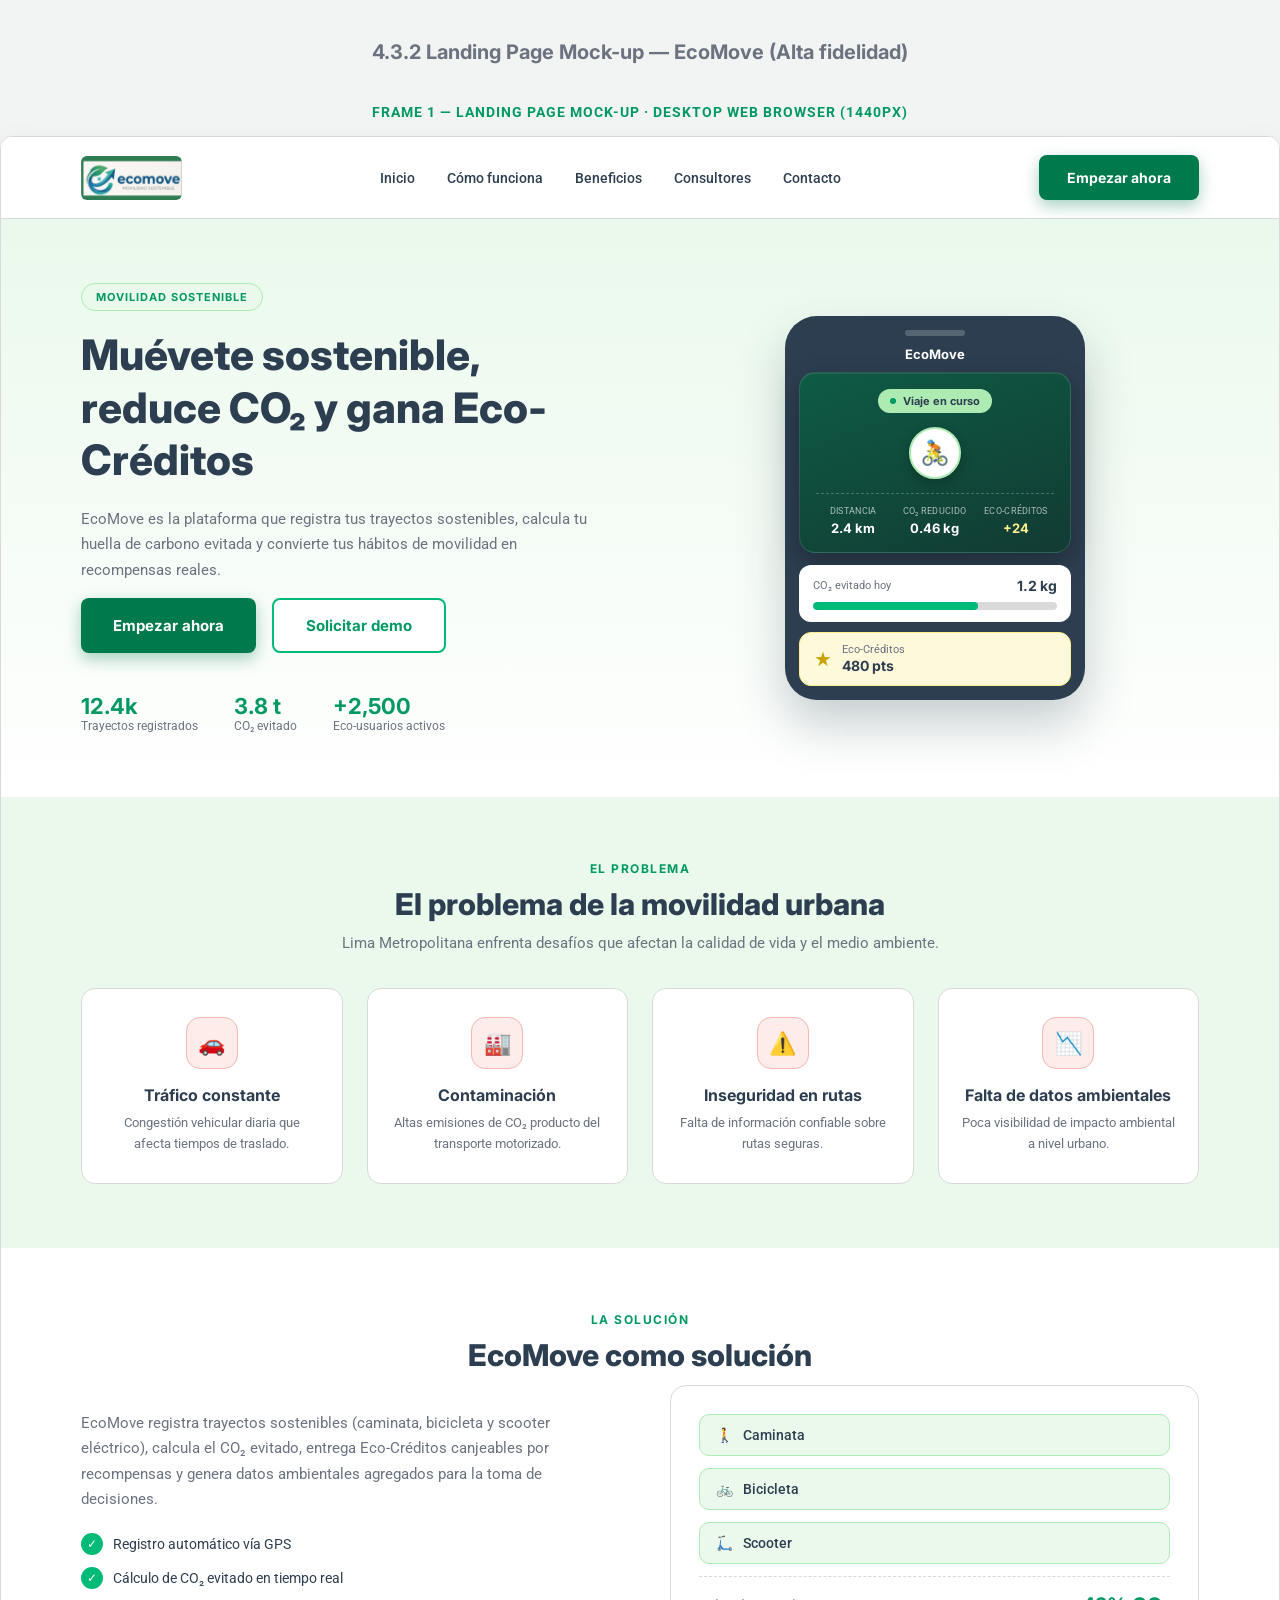
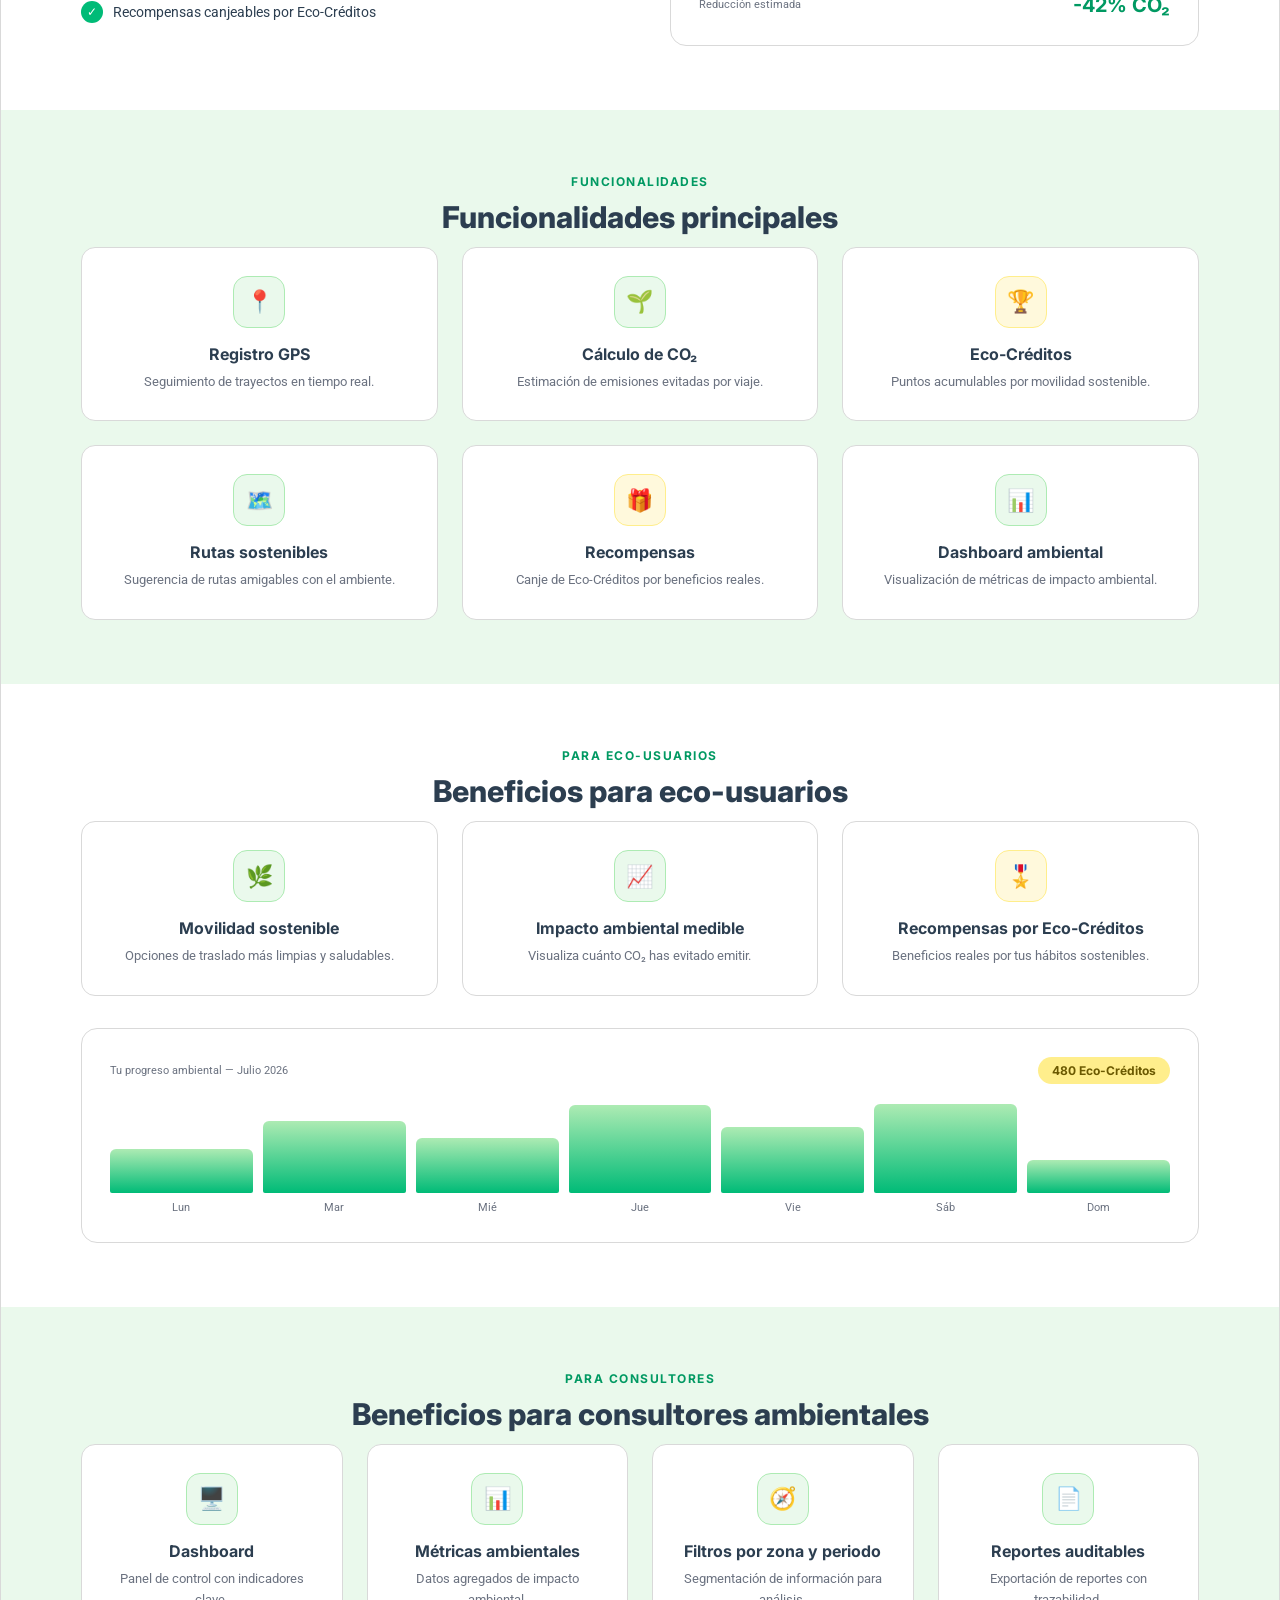
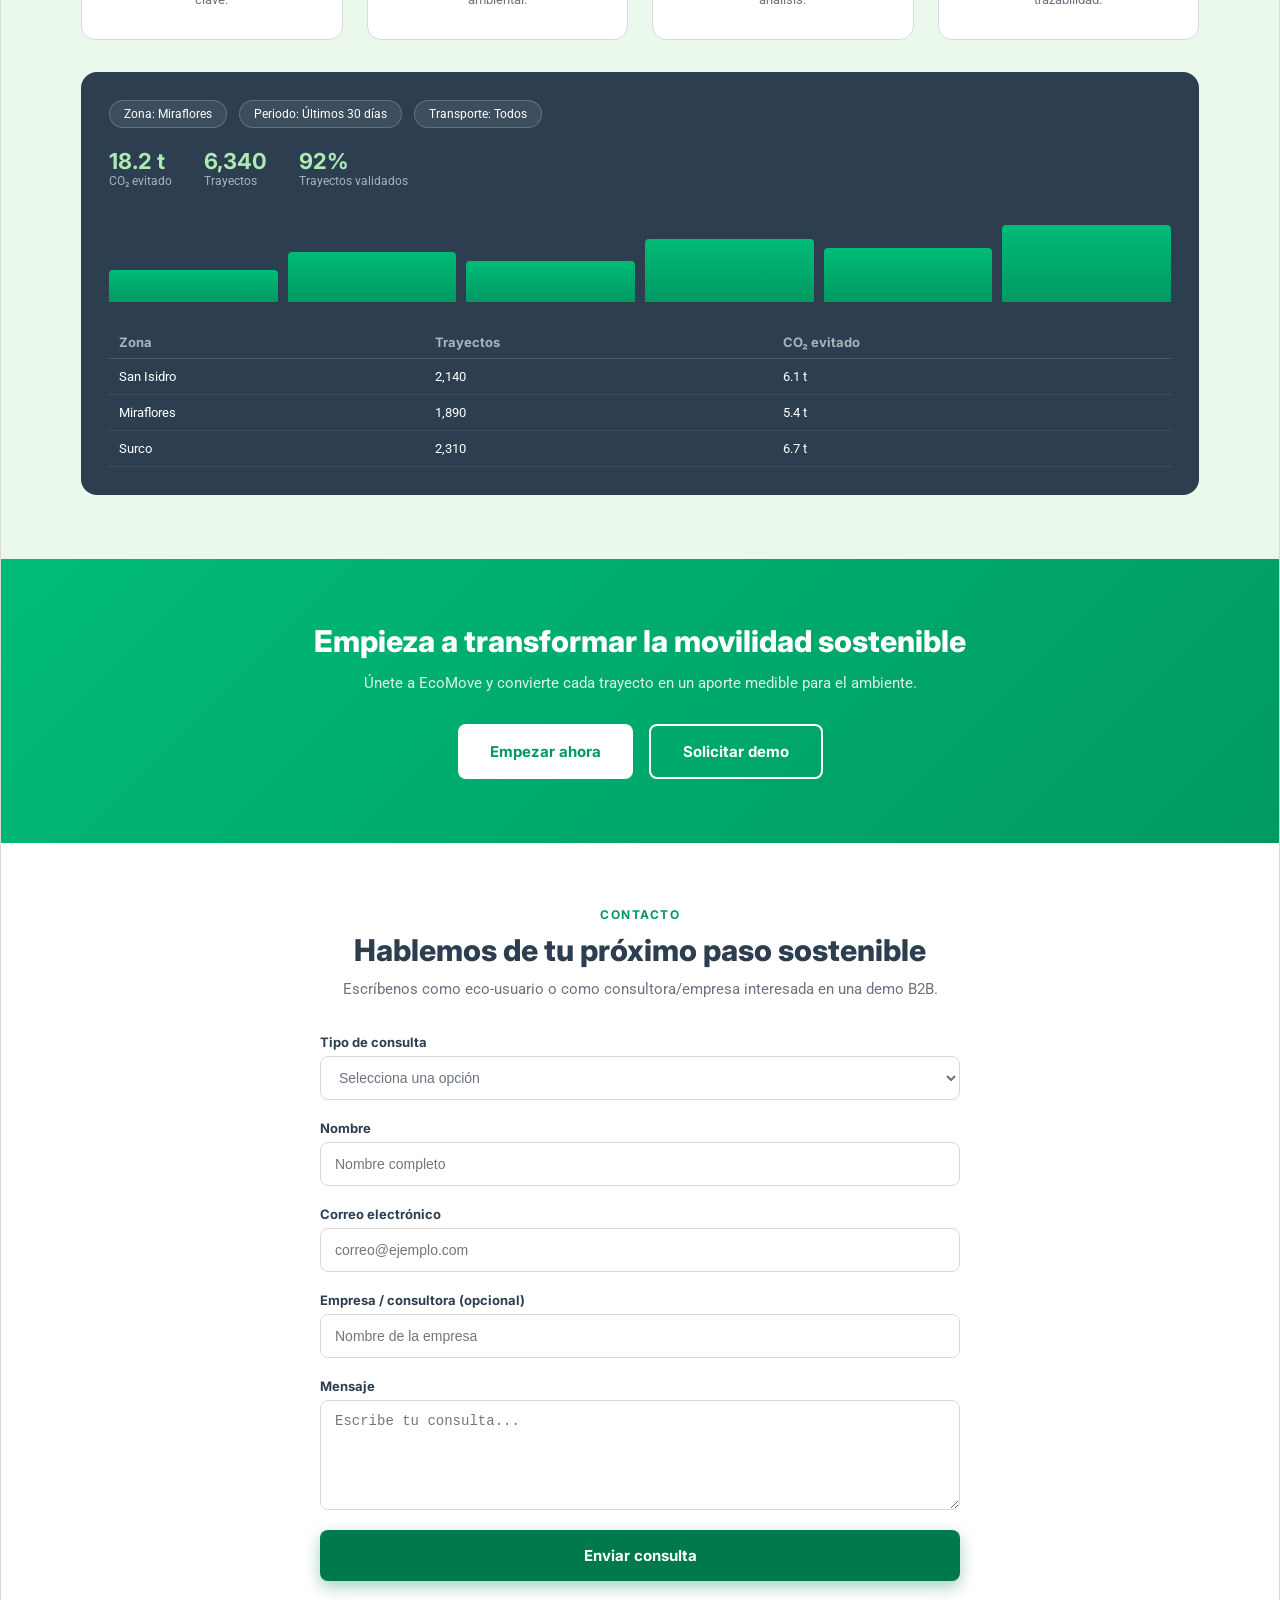
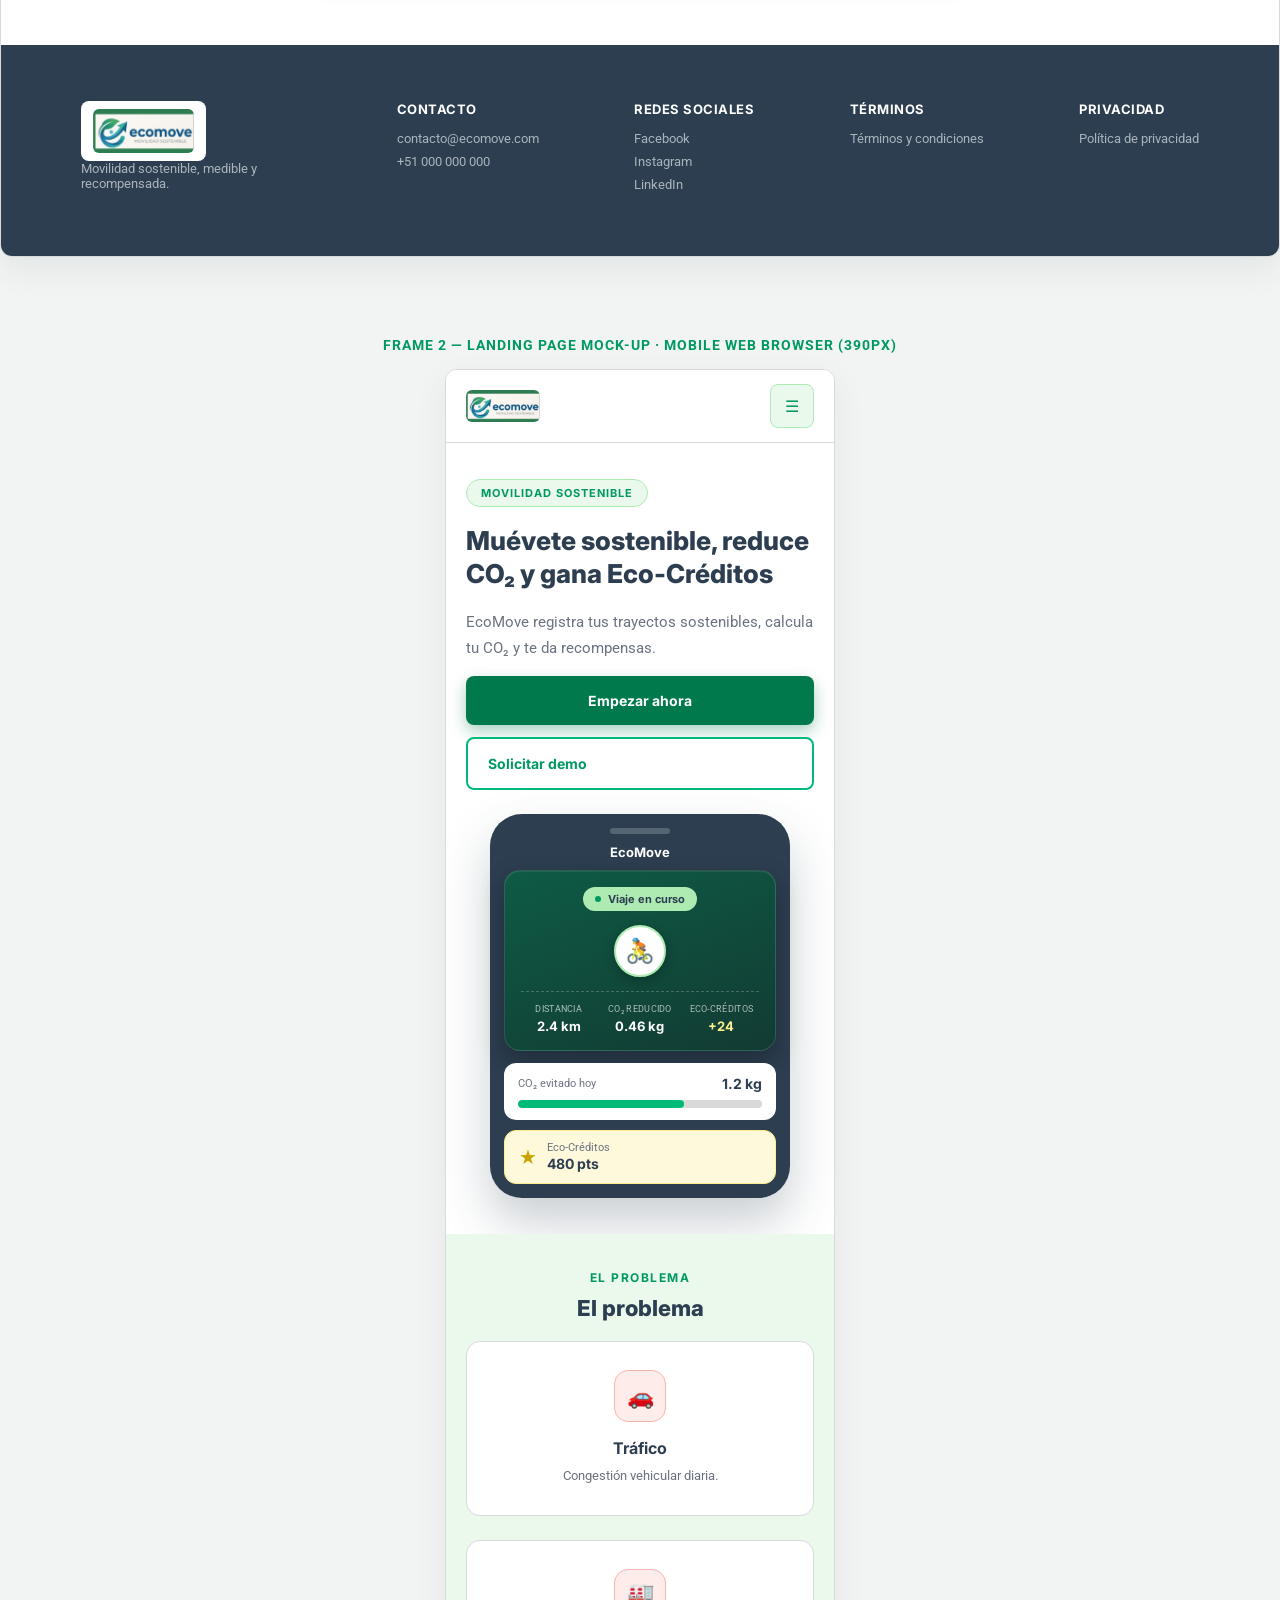
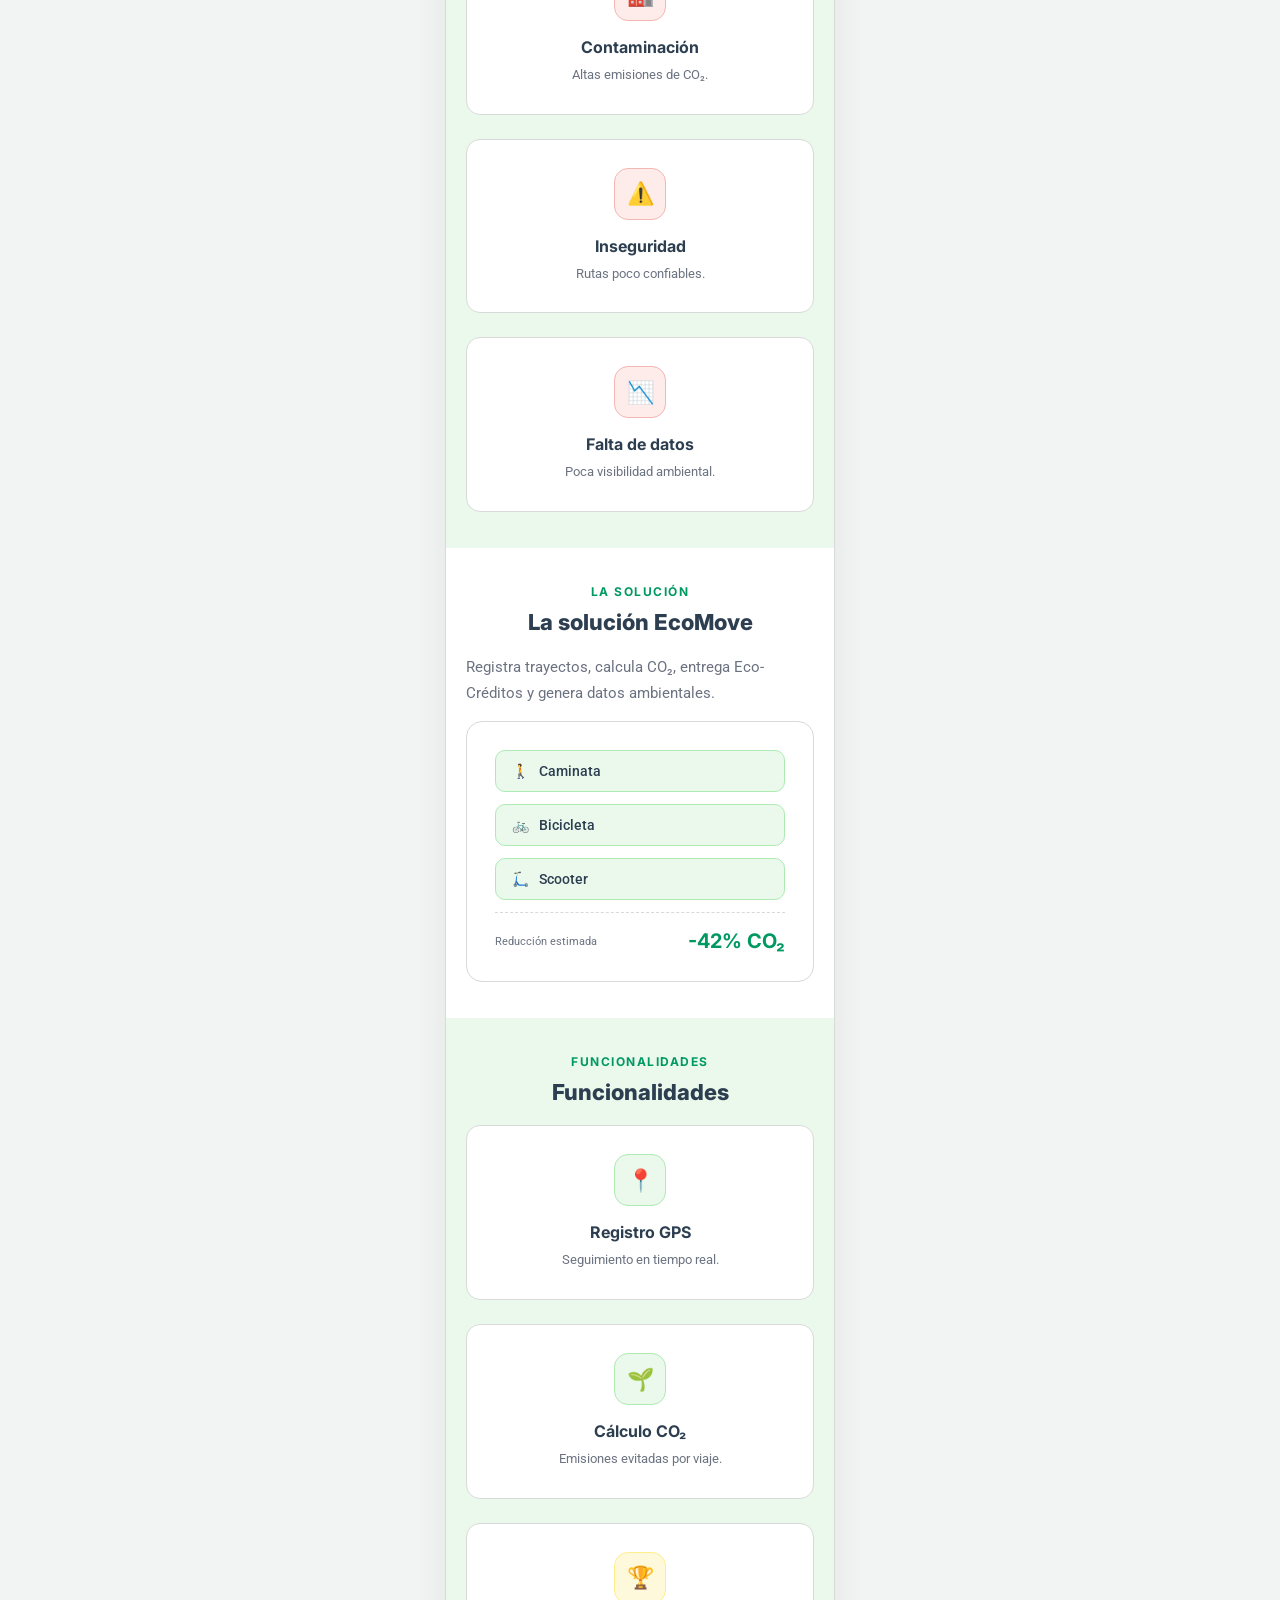
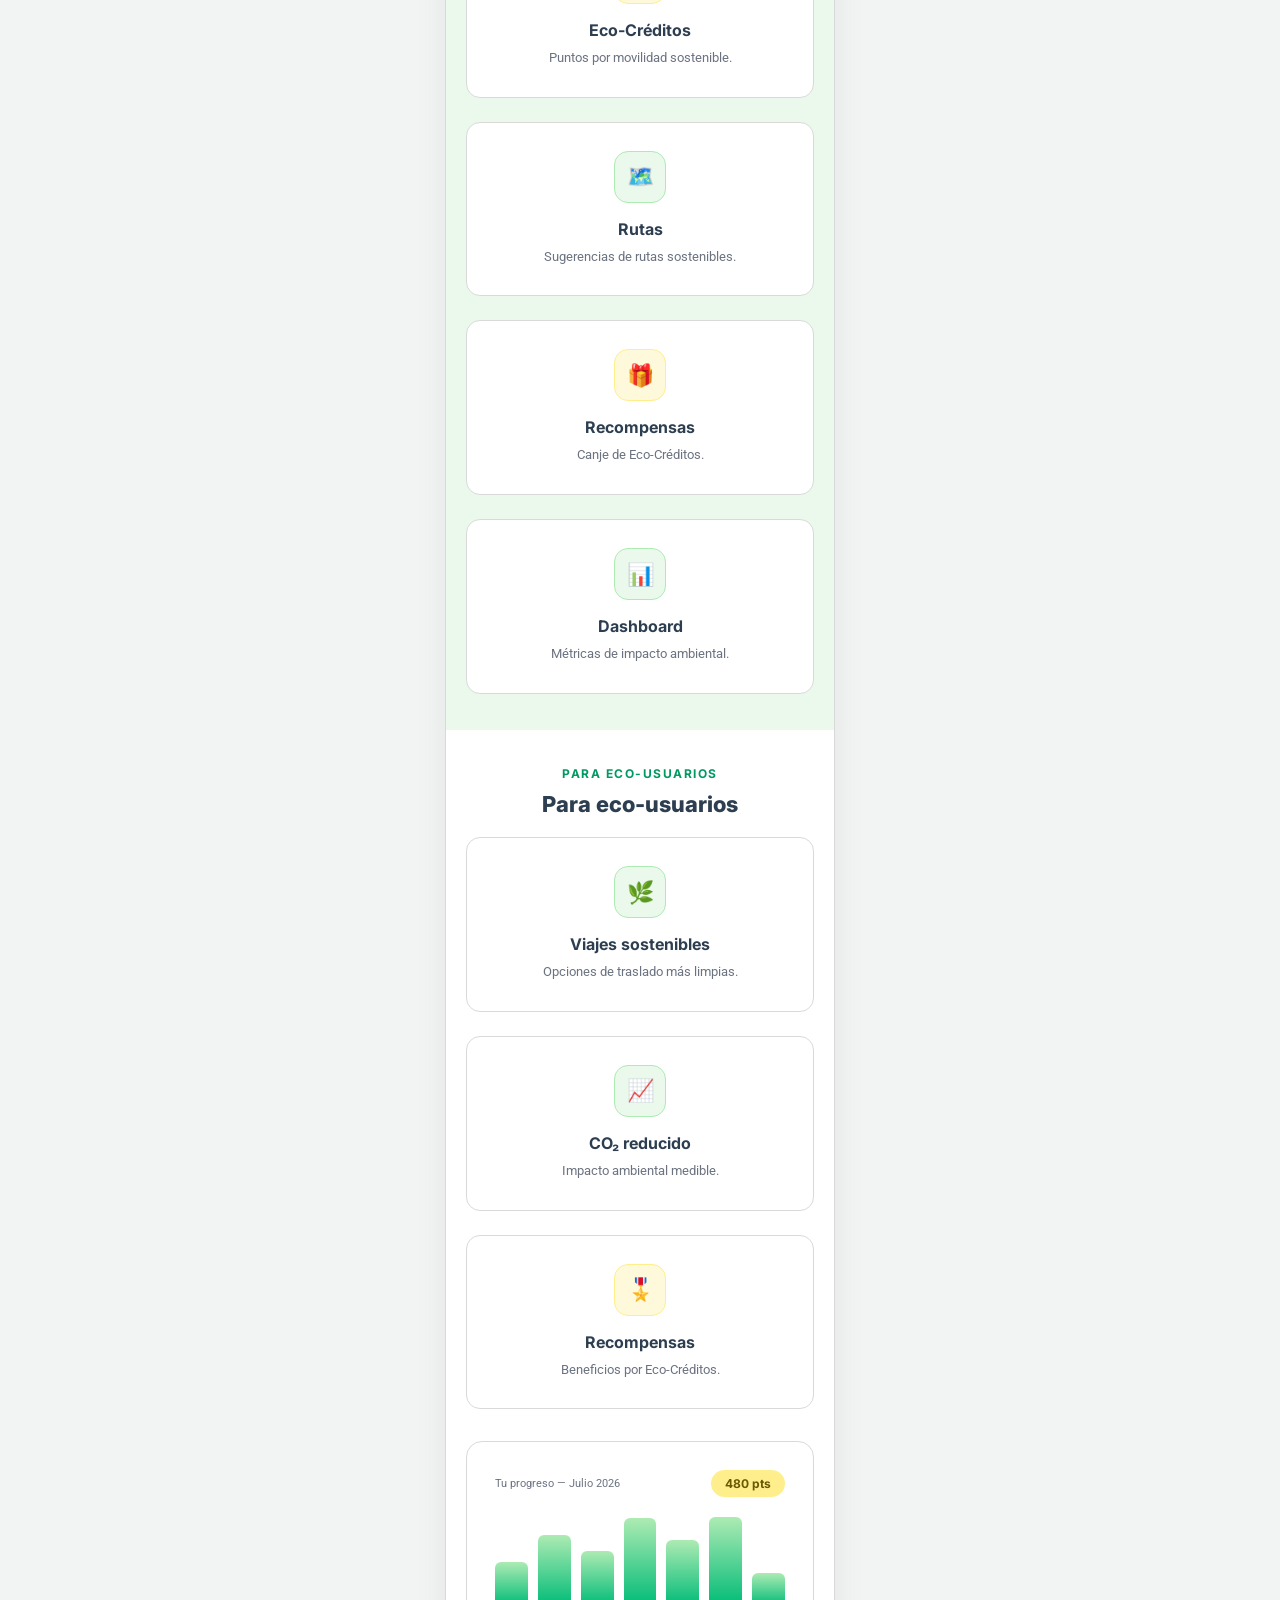
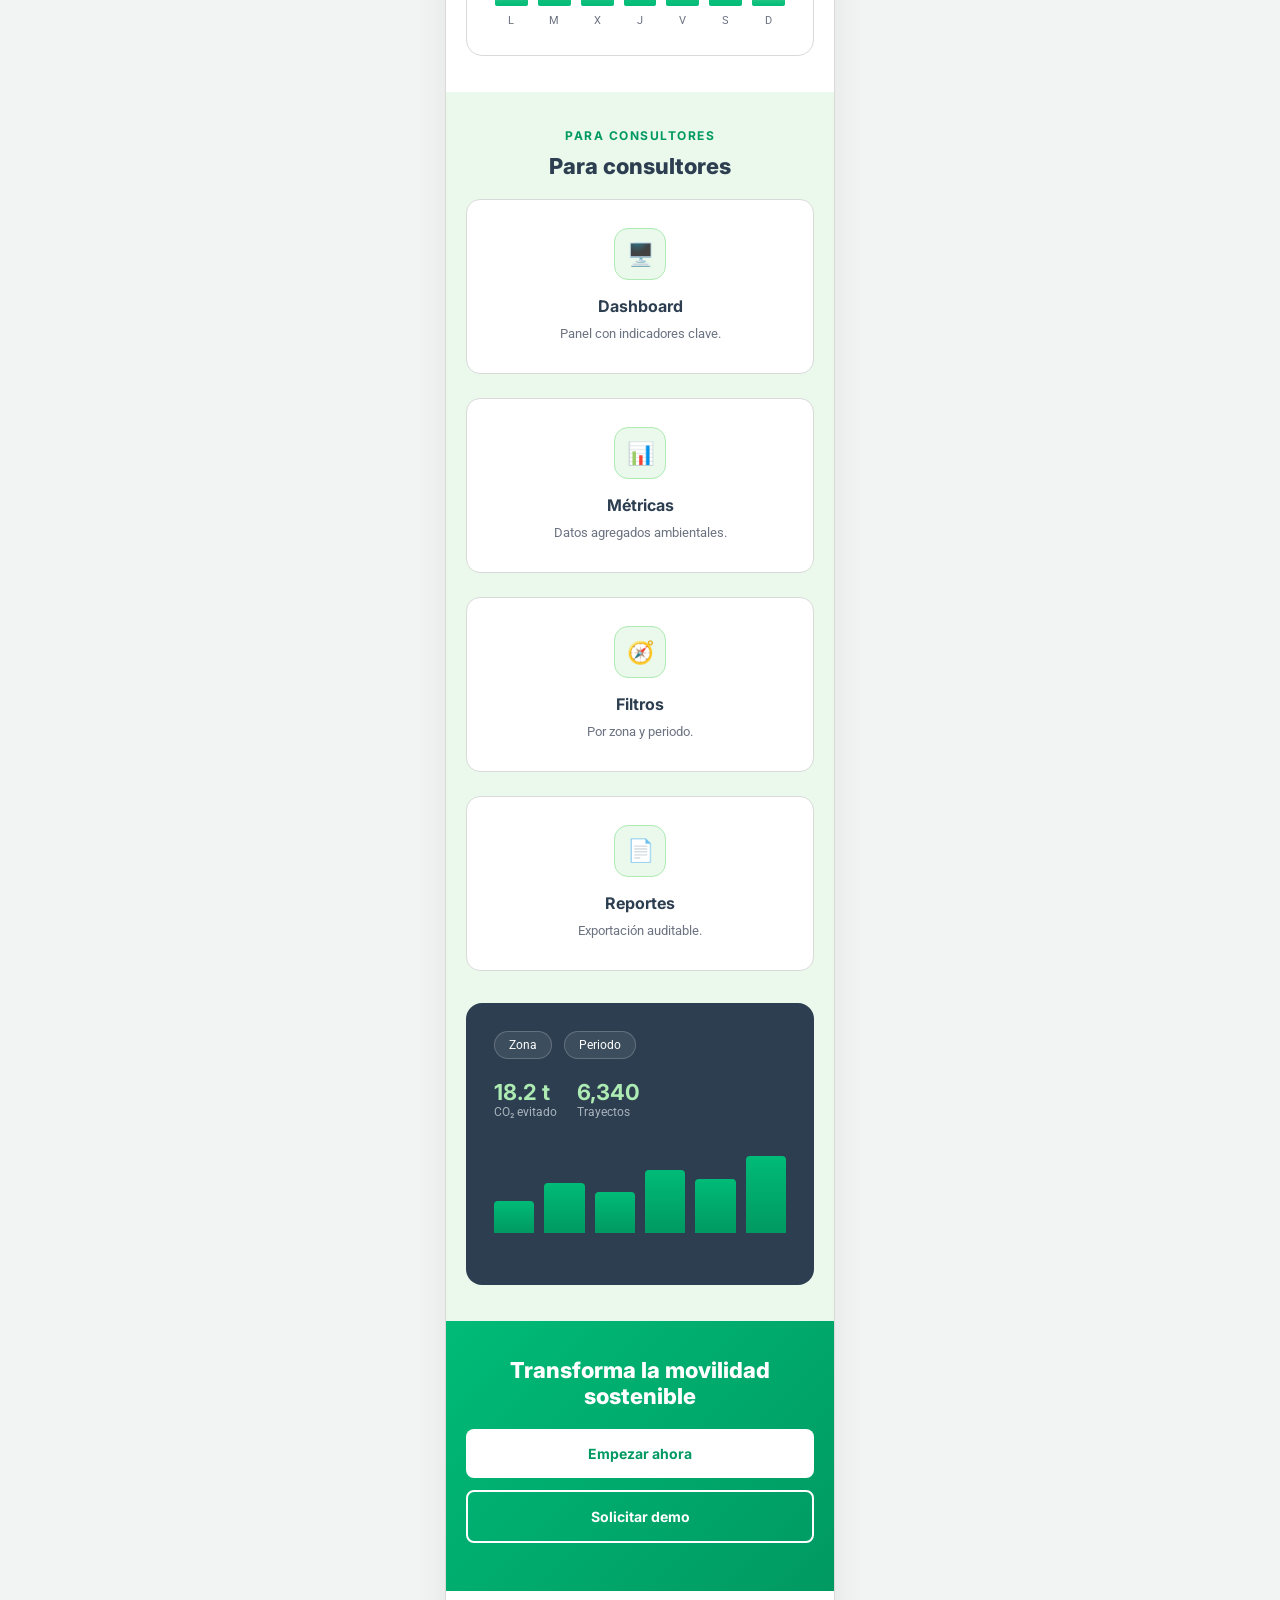
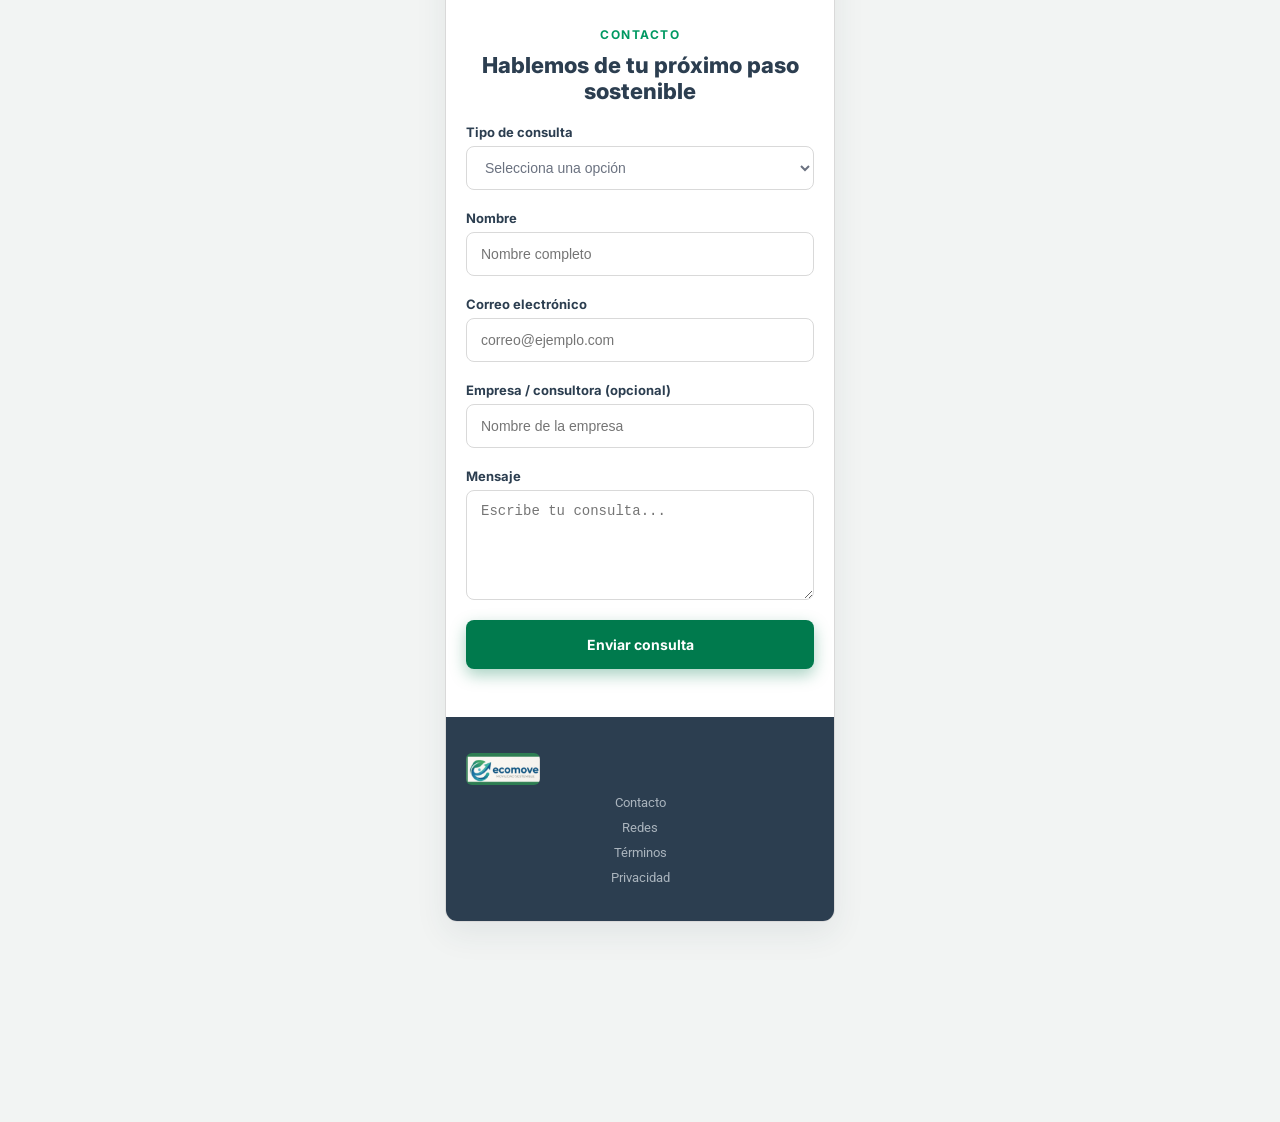
==== commit 281a3021: "feat: add consultant environmental dashboard and landing responsiveness - US31: acceso al dashboard " ====
--- a/landing-mockup-4.3.2/index.html
+++ b/landing-mockup-4.3.2/index.html
@@ -680,5 +680,7 @@
 <div class="modal-root" id="modal-root" hidden></div>
 
 <script src="app.js"></script>
+<script src="rewards.js"></script>
+<script src="dashboard.js"></script>
 </body>
 </html>
--- a/landing-mockup-4.3.2/styles.css
+++ b/landing-mockup-4.3.2/styles.css
@@ -315,6 +315,7 @@
 
 .frame-desktop {
   width: 1440px;
+  max-width: 100%;
 }
 
 .d-header {
@@ -803,6 +804,7 @@
 
 .frame-mobile {
   width: 390px;
+  max-width: 100%;
 }
 
 .m-header {
@@ -933,3 +935,52 @@
   color: var(--jade-dark);
   border: 1px solid var(--mint);
 }
+
+.form-state[hidden] { display: none; }
+
+/* =========================================================
+   RESPONSIVE — media queries reales (mobile-first overrides)
+   El frame desktop deja de tener ancho fijo y refluye.
+   ========================================================= */
+
+/* Tablet / laptop pequeño */
+@media (max-width: 1024px) {
+  .grid-4 { grid-template-columns: repeat(2, 1fr); }
+  .section { padding: 48px 40px; }
+  .d-header { padding: 16px 40px; }
+  .d-nav { gap: 20px; }
+  .d-footer { padding: 44px 40px; flex-wrap: wrap; }
+  .footer-col { flex: 1 1 40%; }
+  .h-title { font-size: 34px; }
+}
+
+/* Tablet vertical / móvil grande */
+@media (max-width: 768px) {
+  .d-hero,
+  .split-block {
+    flex-direction: column;
+    gap: 32px;
+  }
+  .grid-3,
+  .grid-4 { grid-template-columns: 1fr; }
+  .d-nav { display: none; }
+  .hero-stats { flex-wrap: wrap; gap: 20px; }
+  .h-title { font-size: 30px; }
+  .s-title { font-size: 24px; }
+  .section { padding: 40px 20px; }
+  .d-header { padding: 14px 20px; }
+  .btn-row { flex-direction: column; }
+  .btn-row .btn { width: 100%; }
+  .dashboard-stats { flex-wrap: wrap; gap: 20px; }
+  .d-footer { flex-direction: column; gap: 24px; padding: 32px 20px; }
+}
+
+/* Móvil */
+@media (max-width: 430px) {
+  body { padding: 20px 0 80px; }
+  .frame { border-radius: 0; }
+  .h-title { font-size: 26px; }
+  .s-title { font-size: 22px; }
+  .hero-stat strong { font-size: 18px; }
+  .section { padding: 32px 16px; }
+}
--- a/landing-mockup-4.3.2/app.css
+++ b/landing-mockup-4.3.2/app.css
@@ -730,3 +730,330 @@
    Landing launcher affordances
    ========================================================= */
 body.app-open { overflow: hidden; }
+
+/* =========================================================
+   REWARDS & REDEMPTION (US11-15, US21-25)
+   ========================================================= */
+.credits-hero {
+  background: linear-gradient(135deg, var(--jade) 0%, var(--jade-dark) 100%);
+  border-radius: var(--app-radius);
+  padding: 24px;
+  text-align: center;
+  color: var(--white);
+  margin-bottom: 16px;
+  box-shadow: 0 12px 28px rgba(0, 122, 77, 0.25);
+}
+
+.credits-hero__icon { font-size: 30px; color: var(--yellow); display: block; }
+
+.credits-hero__value {
+  display: block;
+  font-family: var(--font-title);
+  font-weight: 800;
+  font-size: 44px;
+  line-height: 1.1;
+  margin: 4px 0;
+}
+
+.credits-hero__label { font-size: 13px; opacity: 0.9; }
+
+.credits-inline {
+  background: #FFF9DC;
+  border: 1px solid var(--yellow);
+  border-radius: var(--app-radius-sm);
+  padding: 10px 14px;
+  font-size: 14px;
+  color: #6B5900;
+  margin-bottom: 14px;
+}
+
+.credits-inline strong { font-family: var(--font-title); }
+
+/* Category filter (US22) */
+.chip-filter {
+  display: flex;
+  gap: 8px;
+  overflow-x: auto;
+  padding-bottom: 4px;
+  margin-bottom: 16px;
+  -webkit-overflow-scrolling: touch;
+}
+
+.chip-filter__item {
+  flex: 0 0 auto;
+  border: 1px solid var(--platinum);
+  background: var(--white);
+  color: var(--gray);
+  font-family: var(--font-title);
+  font-size: 13px;
+  font-weight: 600;
+  padding: 8px 16px;
+  border-radius: 20px;
+  cursor: pointer;
+  white-space: nowrap;
+}
+
+.chip-filter__item--active {
+  background: var(--jade-action);
+  border-color: var(--jade-action);
+  color: var(--white);
+}
+
+.chip-filter__item:focus-visible { outline: 2px solid var(--jade-action); outline-offset: 2px; }
+
+/* Benefits catalog (US21) */
+.benefit-grid {
+  display: grid;
+  grid-template-columns: repeat(2, 1fr);
+  gap: 12px;
+}
+
+.benefit-card {
+  background: var(--white);
+  border: 1px solid var(--platinum);
+  border-radius: var(--app-radius);
+  padding: 16px;
+  display: flex;
+  flex-direction: column;
+}
+
+.benefit-card__icon {
+  width: 46px;
+  height: 46px;
+  border-radius: 12px;
+  background: var(--mint-bg);
+  border: 1px solid var(--mint);
+  display: flex;
+  align-items: center;
+  justify-content: center;
+  font-size: 22px;
+  margin-bottom: 10px;
+}
+
+.benefit-card__title {
+  font-family: var(--font-title);
+  font-weight: 700;
+  font-size: 14px;
+  margin: 0 0 2px;
+  color: var(--dark);
+}
+
+.benefit-card__partner {
+  font-size: 12px;
+  color: var(--jade-dark);
+  font-weight: 600;
+  margin: 0 0 8px;
+}
+
+.benefit-card__desc {
+  font-size: 12px;
+  color: var(--gray);
+  line-height: 1.5;
+  margin: 0 0 14px;
+  flex: 1;
+}
+
+.benefit-card__foot {
+  display: flex;
+  align-items: center;
+  justify-content: space-between;
+  gap: 8px;
+  flex-wrap: wrap;
+}
+
+.benefit-card__cost {
+  font-family: var(--font-title);
+  font-weight: 800;
+  font-size: 14px;
+  color: #6B5900;
+}
+
+/* =========================================================
+   CONSULTANT DASHBOARD (US31-40)
+   ========================================================= */
+.dash-filters {
+  display: grid;
+  grid-template-columns: 1fr;
+  gap: 12px;
+}
+
+.heatmap {
+  display: grid;
+  grid-template-columns: repeat(2, 1fr);
+  gap: 10px;
+}
+
+.heatmap__cell {
+  border-radius: var(--app-radius-sm);
+  padding: 16px 12px;
+  color: var(--white);
+  display: flex;
+  flex-direction: column;
+  gap: 4px;
+  min-height: 74px;
+  justify-content: center;
+  text-shadow: 0 1px 2px rgba(0, 0, 0, 0.25);
+}
+
+.heatmap__name { font-family: var(--font-title); font-weight: 700; font-size: 13px; }
+.heatmap__val { font-size: 18px; font-weight: 800; font-family: var(--font-title); }
+
+/* Trend chart (US35) */
+.trend-chart {
+  display: flex;
+  align-items: flex-end;
+  gap: 8px;
+  height: 120px;
+  padding-top: 6px;
+  margin-bottom: 18px;
+}
+
+.trend-chart__col {
+  flex: 1;
+  display: flex;
+  flex-direction: column;
+  align-items: center;
+  justify-content: flex-end;
+  height: 100%;
+  gap: 6px;
+}
+
+.trend-chart__bar {
+  width: 100%;
+  min-height: 4px;
+  background: linear-gradient(180deg, var(--mint) 0%, var(--jade) 100%);
+  border-radius: 5px 5px 2px 2px;
+}
+
+.trend-chart__label { font-size: 10px; color: var(--gray); }
+
+.mode-share { display: grid; gap: 10px; }
+
+.mode-share__row {
+  display: grid;
+  grid-template-columns: 80px 1fr 42px;
+  align-items: center;
+  gap: 10px;
+}
+
+.mode-share__label { font-size: 12px; font-weight: 600; color: var(--dark); }
+
+.mode-share__track {
+  height: 10px;
+  background: var(--mint-bg);
+  border-radius: 6px;
+  overflow: hidden;
+}
+
+.mode-share__fill {
+  display: block;
+  height: 100%;
+  background: linear-gradient(90deg, var(--jade) 0%, var(--jade-dark) 100%);
+  border-radius: 6px;
+}
+
+.mode-share__pct {
+  font-family: var(--font-title);
+  font-weight: 700;
+  font-size: 12px;
+  text-align: right;
+  color: var(--jade-dark);
+}
+
+/* Data table */
+.table-wrap { overflow-x: auto; }
+
+.data-table {
+  width: 100%;
+  border-collapse: collapse;
+  font-size: 13px;
+}
+
+.data-table th {
+  text-align: left;
+  font-family: var(--font-title);
+  font-weight: 700;
+  color: var(--gray);
+  padding: 8px 10px;
+  border-bottom: 2px solid var(--platinum);
+}
+
+.data-table td {
+  padding: 10px;
+  border-bottom: 1px solid var(--mint-bg);
+  color: var(--dark);
+}
+
+/* Report (US36-40) */
+.report {
+  margin-top: 16px;
+  border: 1px solid var(--mint);
+  background: var(--mint-bg);
+  border-radius: var(--app-radius);
+  padding: 16px;
+}
+
+.report__head {
+  display: flex;
+  justify-content: space-between;
+  align-items: center;
+  gap: 8px;
+  margin-bottom: 10px;
+}
+
+.report__id { font-size: 11px; color: var(--gray); font-family: var(--font-title); }
+
+.report__title {
+  font-family: var(--font-title);
+  font-weight: 800;
+  font-size: 16px;
+  margin: 0 0 12px;
+  color: var(--dark);
+}
+
+.report__list { list-style: none; padding: 0; margin: 0 0 14px; }
+
+.report__list li {
+  display: flex;
+  justify-content: space-between;
+  gap: 12px;
+  padding: 7px 0;
+  border-bottom: 1px dashed rgba(0, 122, 77, 0.2);
+  font-size: 13px;
+}
+
+.report__list strong { font-family: var(--font-title); color: var(--jade-dark); }
+
+.report__trace {
+  background: var(--white);
+  border-radius: var(--app-radius-sm);
+  padding: 12px 14px;
+  margin-bottom: 14px;
+}
+
+.report__trace-title {
+  font-family: var(--font-title);
+  font-size: 13px;
+  margin: 0 0 8px;
+  color: var(--dark);
+}
+
+.report__trace p { font-size: 12px; color: var(--gray); margin: 0 0 6px; line-height: 1.5; }
+.report__trace strong { color: var(--dark); }
+
+.report__actions { display: flex; gap: 8px; flex-wrap: wrap; }
+.report__actions .app-btn { flex: 1; min-width: 120px; }
+
+/* =========================================================
+   APP RESPONSIVE — mejoras en pantallas anchas (mobile-first)
+   ========================================================= */
+@media (min-width: 560px) {
+  .dash-filters { grid-template-columns: repeat(3, 1fr); }
+  .benefit-grid { grid-template-columns: repeat(3, 1fr); }
+  .heatmap { grid-template-columns: repeat(3, 1fr); }
+  .app__view { padding-left: 24px; padding-right: 24px; }
+}
+
+@media (min-width: 860px) {
+  .benefit-grid { grid-template-columns: repeat(4, 1fr); }
+}
